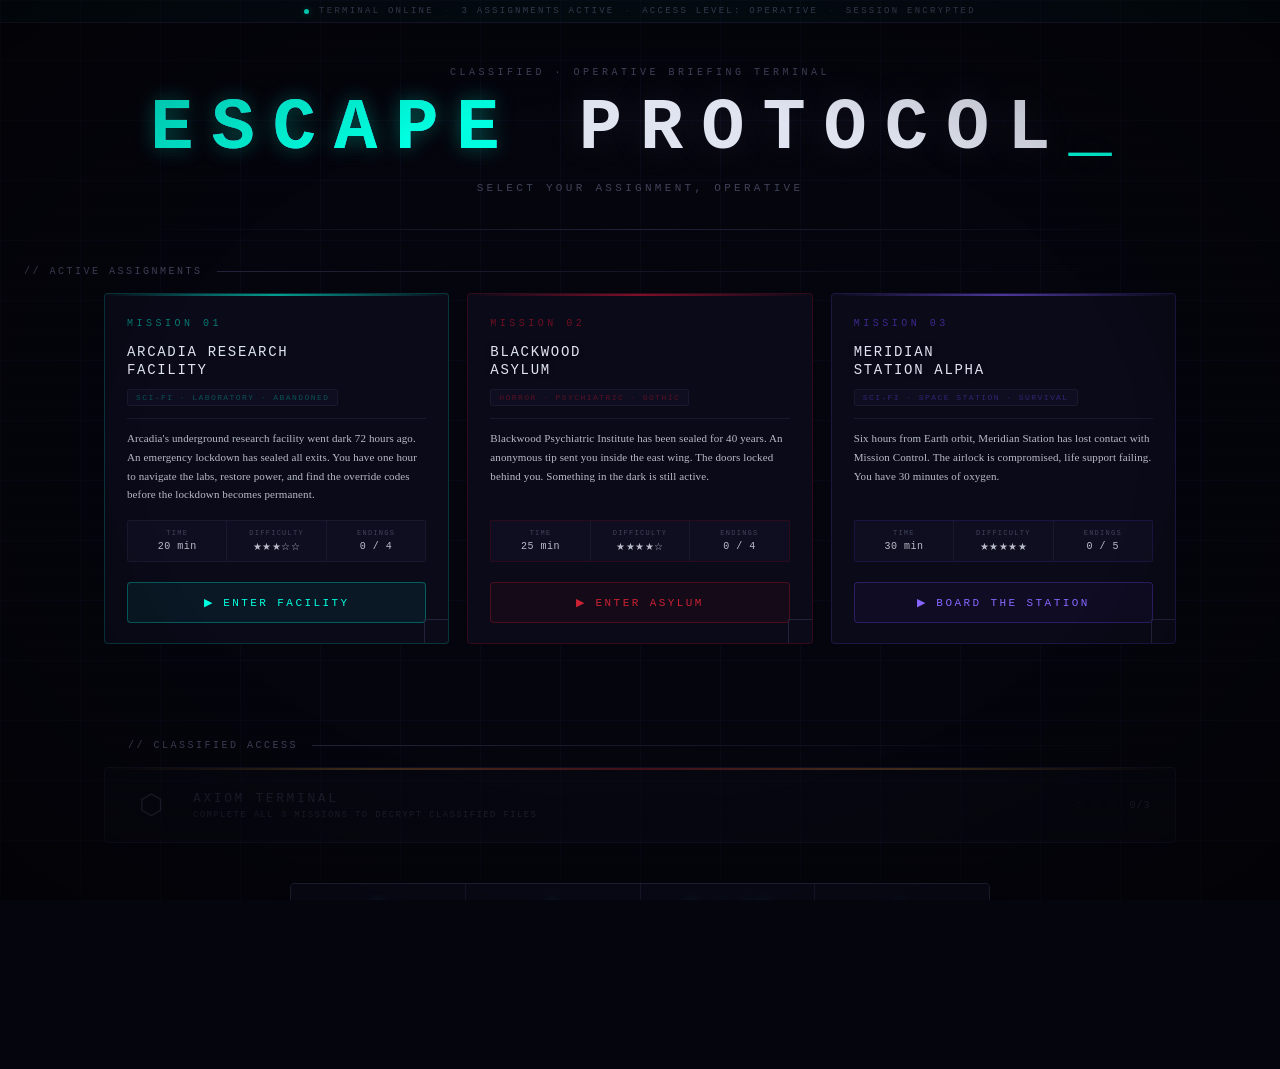
==== index.html @ 0e43c6e8 "commited cuz limit ran out" ====
<!DOCTYPE html>
<html lang="en">
<head>
  <meta charset="UTF-8" />
  <meta name="viewport" content="width=device-width, initial-scale=1.0" />
  <meta http-equiv="Cache-Control" content="no-cache, no-store, must-revalidate" />
  <meta http-equiv="Pragma" content="no-cache" />
  <meta http-equiv="Expires" content="0" />
  <title>Escape Protocol — Mission Select</title>
  <link rel="stylesheet" href="css/reset.css?v=3" />
  <link rel="stylesheet" href="css/hub.css?v=3" />
</head>
<body>

<div id="hub-wrap">

  <!-- ── Status strip ──────────────────────────────────────────── -->
  <div class="hub-status-strip">
    <span class="hub-status-dot"></span>TERMINAL ONLINE
    <span class="hub-status-sep">·</span>3 ASSIGNMENTS ACTIVE
    <span class="hub-status-sep">·</span>ACCESS LEVEL: OPERATIVE
    <span class="hub-status-sep">·</span>SESSION ENCRYPTED
  </div>

  <!-- ── Header ─────────────────────────────────────────────── -->
  <header id="hub-header">
    <div class="hub-eyebrow">Classified · Operative Briefing Terminal</div>
    <h1 class="hub-logo-title">
      <span class="hub-logo-accent" data-text="ESCAPE">ESCAPE</span> PROTOCOL<span class="hub-cursor">_</span>
    </h1>
    <div class="hub-tagline">Select your assignment, operative</div>
  </header>

  <!-- ── Mission Cards ──────────────────────────────────────── -->
  <div class="hub-section-label">// Active Assignments</div>

  <div id="hub-grid">

    <div class="hub-card available theme-arcadia" onclick="launchMission(this,'arcadia')" role="button" tabindex="0" onkeydown="if(event.key==='Enter')launchMission(this,'arcadia')">
      <div class="hub-card-num">Mission 01</div>
      <div class="hub-card-title">Arcadia Research<br>Facility</div>
      <div class="hub-card-tags">Sci-Fi · Laboratory · Abandoned</div>
      <div class="hub-card-desc">
        Arcadia's underground research facility went dark 72 hours ago.
        An emergency lockdown has sealed all exits. You have one hour to
        navigate the labs, restore power, and find the override codes before
        the lockdown becomes permanent.
      </div>
      <div class="hub-card-meta">
        <div class="hub-card-stat"><span class="meta-label">Time</span><span class="meta-val">20 min</span></div>
        <div class="hub-card-stat"><span class="meta-label">Difficulty</span><span class="meta-val">★★★☆☆</span></div>
        <div class="hub-card-stat"><span class="meta-label">Endings</span><span class="meta-val" id="arcadia-endings">0 / 4</span></div>
      </div>
      <div class="hub-card-play">▶ Enter Facility</div>
    </div>

    <div class="hub-card available theme-blackwood" onclick="launchMission(this,'blackwood')" role="button" tabindex="0" onkeydown="if(event.key==='Enter')launchMission(this,'blackwood')">
      <div class="hub-card-num">Mission 02</div>
      <div class="hub-card-title">Blackwood<br>Asylum</div>
      <div class="hub-card-tags">Horror · Psychiatric · Gothic</div>
      <div class="hub-card-desc">
        Blackwood Psychiatric Institute has been sealed for 40 years.
        An anonymous tip sent you inside the east wing. The doors locked
        behind you. Something in the dark is still active.
      </div>
      <div class="hub-card-meta">
        <div class="hub-card-stat"><span class="meta-label">Time</span><span class="meta-val">25 min</span></div>
        <div class="hub-card-stat"><span class="meta-label">Difficulty</span><span class="meta-val">★★★★☆</span></div>
        <div class="hub-card-stat"><span class="meta-label">Endings</span><span class="meta-val" id="blackwood-endings">0 / 4</span></div>
      </div>
      <div class="hub-card-play">▶ Enter Asylum</div>
    </div>

    <div class="hub-card available theme-meridian" onclick="launchMission(this,'meridian')" role="button" tabindex="0" onkeydown="if(event.key==='Enter')launchMission(this,'meridian')">
      <div class="hub-card-num">Mission 03</div>
      <div class="hub-card-title">Meridian<br>Station Alpha</div>
      <div class="hub-card-tags">Sci-Fi · Space Station · Survival</div>
      <div class="hub-card-desc">
        Six hours from Earth orbit, Meridian Station has lost contact with
        Mission Control. The airlock is compromised, life support failing.
        You have 30 minutes of oxygen.
      </div>
      <div class="hub-card-meta">
        <div class="hub-card-stat"><span class="meta-label">Time</span><span class="meta-val">30 min</span></div>
        <div class="hub-card-stat"><span class="meta-label">Difficulty</span><span class="meta-val">★★★★★</span></div>
        <div class="hub-card-stat"><span class="meta-label">Endings</span><span class="meta-val" id="meridian-endings">0 / 5</span></div>
      </div>
      <div class="hub-card-play">▶ Board the Station</div>
    </div>

  </div><!-- #hub-grid -->

  <!-- ── AXIOM Terminal ──────────────────────────────────────── -->
  <div id="axiom-section" style="display:none;">
    <div class="hub-section-label">// Classified Access</div>
    <div class="axiom-card locked" id="axiom-card" role="button" tabindex="0">
      <div class="axiom-icon">⬡</div>
      <div class="axiom-info">
        <div class="axiom-label">AXIOM Terminal</div>
        <div class="axiom-sublabel">Complete all 3 missions to decrypt classified files</div>
      </div>
      <div class="axiom-progress" id="axiom-progress"></div>
    </div>
  </div>

  <!-- ── Timed Challenges ────────────────────────────────────── -->
  <div id="challenge-section" style="display:none;">
    <div class="hub-section-label">// Speed Challenges</div>
    <div class="challenge-grid" id="challenge-grid"></div>
  </div>

  <!-- ── Stat Bar ────────────────────────────────────────────── -->
  <div id="hub-stats">
    <div class="hub-stat">
      <span class="hub-stat-val" id="hstat-escaped">0</span>
      <span class="hub-stat-lbl">Successful Escapes</span>
    </div>
    <div class="hub-stat">
      <span class="hub-stat-val" id="hstat-attempts">0</span>
      <span class="hub-stat-lbl">Missions Attempted</span>
    </div>
    <div class="hub-stat">
      <span class="hub-stat-val" id="hstat-ach">0</span>
      <span class="hub-stat-lbl">Achievements</span>
    </div>
    <div class="hub-stat hub-stat-btn" onclick="location.href='achievements.html'" role="button" tabindex="0" onkeydown="if(event.key==='Enter')location.href='achievements.html'">
      <span class="hub-stat-val">⬡</span>
      <span class="hub-stat-lbl">View Achievements</span>
    </div>
  </div>

  <!-- ── Footer ─────────────────────────────────────────────── -->
  <footer id="hub-footer">
    <div class="hub-footer-text">Escape Protocol · Operative Briefing System</div>
    <div class="hub-footer-sub">All scenarios are classified. Unauthorized access is logged and reported.</div>
  </footer>

</div><!-- #hub-wrap -->

<script>
  (function () {
    const seen = JSON.parse(localStorage.getItem('ep-endings-seen') || '[]');
    const achRaw = localStorage.getItem('escape-protocol-achievements');
    const ach  = achRaw ? (JSON.parse(achRaw).unlocked || []) : [];

    document.getElementById('hstat-escaped').textContent  = seen.filter(e => e === 'escaped' || e === 'secret-escape').length;
    document.getElementById('hstat-attempts').textContent = seen.length;
    document.getElementById('hstat-ach').textContent      = ach.length + ' / 18';

    const found = ['escaped','secret-escape','alarm-caught','time-out'].filter(e => seen.includes(e)).length;
    document.getElementById('arcadia-endings').textContent = found + ' / 4';

    const bwSeen = JSON.parse(localStorage.getItem('ep-blackwood-endings-seen') || '[]');
    const bwFound = ['escaped','secret-escape','alarm-caught','time-out'].filter(e => bwSeen.includes(e)).length;
    document.getElementById('blackwood-endings').textContent = bwFound + ' / 4';

    const msSeen = JSON.parse(localStorage.getItem('ep-meridian-endings-seen') || '[]');
    const msFound = ['escaped','secret-escape','self-sacrifice','alarm-caught','time-out'].filter(e => msSeen.includes(e)).length;
    document.getElementById('meridian-endings').textContent = msFound + ' / 5';

    // ── AXIOM Terminal unlock ────────────────────────────────
    var arcadiaDone = seen.length > 0;
    var bwDone      = bwSeen.length > 0;
    var msDone      = msSeen.length > 0;
    var missionsDone = [arcadiaDone, bwDone, msDone].filter(Boolean).length;

    var axiomSection = document.getElementById('axiom-section');
    var axiomCard    = document.getElementById('axiom-card');
    var axiomProg    = document.getElementById('axiom-progress');
    axiomSection.style.display = '';

    var dots = ['Arcadia','Blackwood','Meridian'].map(function(name, i) {
      var done = [arcadiaDone, bwDone, msDone][i];
      return '<span class="' + (done ? 'done' : 'undone') + '">' + (done ? '◆' : '◇') + '</span>';
    }).join(' ');
    axiomProg.innerHTML = dots + ' <span style="margin-left:6px;">' + missionsDone + '/3</span>';

    if (missionsDone === 3) {
      axiomCard.classList.remove('locked');
      axiomCard.onclick = function() { location.href = 'axiom.html'; };
      axiomCard.onkeydown = function(e) { if (e.key === 'Enter') location.href = 'axiom.html'; };
    }

    // ── Timed Challenges ─────────────────────────────────────
    var challenges = [
      { id: 'speed-arcadia-5',   mission: 'arcadia',  missionLabel: 'Arcadia',  name: 'Speed Demon',       desc: 'Escape Arcadia in under 5 minutes.',     target: '5:00',  seconds: 300, requires: arcadiaDone },
      { id: 'speed-arcadia-3',   mission: 'arcadia',  missionLabel: 'Arcadia',  name: 'Lightning Run',     desc: 'Escape Arcadia in under 3 minutes.',     target: '3:00',  seconds: 180, requires: arcadiaDone },
      { id: 'speed-blackwood-8', mission: 'blackwood', missionLabel: 'Blackwood', name: 'Quick Getaway',    desc: 'Escape Blackwood in under 8 minutes.',   target: '8:00',  seconds: 480, requires: bwDone },
      { id: 'speed-blackwood-5', mission: 'blackwood', missionLabel: 'Blackwood', name: 'Asylum Sprinter',  desc: 'Escape Blackwood in under 5 minutes.',   target: '5:00',  seconds: 300, requires: bwDone },
      { id: 'speed-meridian-10', mission: 'meridian',  missionLabel: 'Meridian',  name: 'Orbital Rush',     desc: 'Escape Meridian in under 10 minutes.',   target: '10:00', seconds: 600, requires: msDone },
      { id: 'speed-meridian-6',  mission: 'meridian',  missionLabel: 'Meridian',  name: 'Zero-G Sprint',    desc: 'Escape Meridian in under 6 minutes.',    target: '6:00',  seconds: 360, requires: msDone },
    ];

    var bestTimes = JSON.parse(localStorage.getItem('ep-challenge-times') || '{}');
    var anyVisible = false;
    var gridEl = document.getElementById('challenge-grid');

    challenges.forEach(function(ch) {
      var best = bestTimes[ch.id];
      var completed = best !== undefined && best <= ch.seconds;
      var locked = !ch.requires;

      if (ch.requires) anyVisible = true;

      var card = document.createElement('div');
      card.className = 'challenge-card' + (locked ? ' locked' : '') + (completed ? ' completed' : '');
      var bestStr = '';
      if (best !== undefined) {
        var m = Math.floor(best / 60);
        var s = best % 60;
        bestStr = '<div class="challenge-best">Best: ' + m + ':' + (s < 10 ? '0' : '') + s + '</div>';
      }

      var statusClass = locked ? 'status-locked' : (completed ? 'status-done' : 'status-open');
      var statusText  = locked ? '🔒 LOCKED' : (completed ? '✓ COMPLETED' : '◎ INCOMPLETE');

      card.innerHTML =
        '<div class="challenge-mission">' + ch.missionLabel + '</div>' +
        '<div class="challenge-name">' + ch.name + '</div>' +
        '<div class="challenge-desc">' + ch.desc + '</div>' +
        '<div class="challenge-target">⏱ Target: ' + ch.target + '</div>' +
        bestStr +
        '<div class="challenge-status ' + statusClass + '">' + statusText + '</div>';

      if (!locked) {
        card.setAttribute('role', 'button');
        card.setAttribute('tabindex', '0');
        card.onclick = function() { launchMission(card, ch.mission); };
        card.onkeydown = function(e) { if (e.key === 'Enter') launchMission(card, ch.mission); };
      }

      gridEl.appendChild(card);
    });

    if (anyVisible) {
      document.getElementById('challenge-section').style.display = '';
    }

  })();
</script>

<div id="loading-overlay">
  <div id="loading-text"></div>
</div>

<script>
  var missionLaunching = false;

  var missionLines = {
    arcadia: [
      'ESTABLISHING CONNECTION...',
      'ACCESSING ARCADIA RESEARCH NETWORK...',
      'DECRYPTING SECURITY PROTOCOLS...',
      'CONNECTION ESTABLISHED.',
      'ENTERING FACILITY.'
    ],
    blackwood: [
      'ESTABLISHING CONNECTION...',
      'ACCESSING BLACKWOOD INSTITUTE ARCHIVES...',
      'DECRYPTING SEALED RECORDS...',
      'CONNECTION ESTABLISHED.',
      'ENTERING ASYLUM.'
    ],
    meridian: [
      'ESTABLISHING CONNECTION...',
      'ACCESSING MERIDIAN STATION TELEMETRY...',
      'DECRYPTING EMERGENCY CHANNELS...',
      'CONNECTION ESTABLISHED.',
      'BOARDING STATION.'
    ]
  };

  function typewriterLine(container, text, charDelay) {
    return new Promise(function (resolve) {
      var lineEl = document.createElement('div');
      lineEl.className = 'loading-line visible';
      container.appendChild(lineEl);

      var cursor = document.createElement('span');
      cursor.className = 'loading-cursor';
      cursor.textContent = '_';

      var i = 0;
      function tick() {
        if (i < text.length) {
          lineEl.textContent = text.slice(0, i + 1);
          lineEl.appendChild(cursor);
          i++;
          setTimeout(tick, charDelay);
        } else {
          lineEl.textContent = text;
          lineEl.appendChild(cursor);
          resolve(cursor);
        }
      }
      tick();
    });
  }

  function launchMission(cardEl, mission) {
    if (missionLaunching) return;
    missionLaunching = true;

    var lines = missionLines[mission];
    var url = mission + '.html';
    if (!lines) { location.href = url; return; }

    // Select card with glow
    cardEl.classList.add('selected');

    var overlay = document.getElementById('loading-overlay');
    var textBox = document.getElementById('loading-text');
    textBox.innerHTML = '';

    // Show overlay
    overlay.classList.add('active');
    // Force reflow then fade in
    overlay.offsetHeight;
    overlay.classList.add('visible');

    var lineDelay = 400;
    var charDelay = 30;
    var prevCursor = null;

    function showLine(index) {
      if (index >= lines.length) {
        // All lines done — navigate after 500ms
        setTimeout(function () { location.href = url; }, 500);
        return;
      }

      setTimeout(function () {
        // Remove cursor from previous line
        if (prevCursor && prevCursor.parentNode) {
          prevCursor.parentNode.removeChild(prevCursor);
        }
        typewriterLine(textBox, lines[index], charDelay).then(function (cursor) {
          prevCursor = cursor;
          showLine(index + 1);
        });
      }, index === 0 ? 300 : lineDelay);
    }

    showLine(0);
  }
</script>

</body>
</html>
---- css/hub.css ----
/* ── Hub / Mission Select ────────────────────────────────────── */
:root {
  --accent:      #00ffe0;
  --accent-glow: rgba(0,255,224,0.35);
  --accent-dim:  rgba(0,255,224,0.06);
  --danger:      #ff3040;
  --warn:        #ffb040;
  --bg:          #05050d;
  --surface:     #0a0a18;
  --surface2:    #0e0e20;
  --border:      #18182e;
  --border2:     #22223a;
  --text:        #b8bcc8;
  --text-bright: #e0e4f0;
  --text-dim:    #40445a;
  --font-mono:   'Courier New', 'Courier', monospace;
  --radius:      4px;
  --card-w:      340px;
}

*, *::before, *::after { box-sizing: border-box; margin: 0; padding: 0; }

html {
  height: 100%;
}

body {
  min-height: 100%;
  background: var(--bg);
  color: var(--text);
  font-family: var(--font-mono);
  overflow-x: hidden;
  overflow-y: auto;
}

/* ── Background grid ──────────────────────────────────────────── */
body::before {
  content: '';
  position: fixed;
  inset: 0;
  background:
    repeating-linear-gradient(
      rgba(30,30,70,0.18), rgba(30,30,70,0.18) 1px,
      transparent 1px, transparent 60px
    ),
    repeating-linear-gradient(
      90deg,
      rgba(30,30,70,0.18), rgba(30,30,70,0.18) 1px,
      transparent 1px, transparent 80px
    );
  pointer-events: none;
  z-index: 0;
}

/* Scanlines — animated scroll */
body::after {
  content: '';
  position: fixed;
  inset: 0;
  background: repeating-linear-gradient(
    rgba(0,0,0,0.06), rgba(0,0,0,0.06) 1px,
    transparent 1px, transparent 3px
  );
  pointer-events: none;
  z-index: 1;
  animation: scanline-scroll 12s linear infinite;
}

@keyframes scanline-scroll {
  from { transform: translateY(0); }
  to   { transform: translateY(6px); }
}

/* CRT vignette */
#hub-wrap::before {
  content: '';
  position: fixed;
  inset: 0;
  background: radial-gradient(ellipse at center, transparent 55%, rgba(0,0,0,0.45) 100%);
  pointer-events: none;
  z-index: 999;
}

#hub-wrap {
  position: relative;
  z-index: 2;
  min-height: 100vh;
  display: flex;
  flex-direction: column;
  align-items: center;
}

/* ── Status strip ─────────────────────────────────────────────── */
.hub-status-strip {
  width: 100%;
  background: rgba(0,255,224,0.03);
  border-bottom: 1px solid var(--border);
  padding: 6px 24px;
  font-size: 9px;
  letter-spacing: 0.25em;
  color: var(--text-dim);
  text-transform: uppercase;
  display: flex;
  align-items: center;
  gap: 10px;
  justify-content: center;
}

.hub-status-dot {
  width: 5px;
  height: 5px;
  border-radius: 50%;
  background: var(--accent);
  box-shadow: 0 0 6px var(--accent-glow);
  animation: blink 2s ease-in-out infinite;
  flex-shrink: 0;
}

.hub-status-sep {
  color: var(--text-dim);
  opacity: 0.4;
}

/* ── Header ───────────────────────────────────────────────────── */
#hub-header {
  width: 100%;
  text-align: center;
  padding: 44px 24px 36px;
  position: relative;
}

#hub-header::after {
  content: '';
  position: absolute;
  bottom: 0;
  left: 10%;
  right: 10%;
  height: 1px;
  background: linear-gradient(90deg, transparent, var(--border2), transparent);
}

.hub-eyebrow {
  font-size: 10px;
  letter-spacing: 0.35em;
  color: var(--text-dim);
  text-transform: uppercase;
  margin-bottom: 10px;
}

.hub-logo-title {
  font-size: clamp(36px, 6.5vw, 72px);
  letter-spacing: 0.25em;
  color: var(--text-bright);
  text-transform: uppercase;
  text-shadow: 0 0 40px rgba(180,200,255,0.12);
  margin-bottom: 12px;
}

.hub-logo-accent {
  display: inline-block;
  color: var(--accent);
  text-shadow: 0 0 20px var(--accent-glow);
  position: relative;
}

/* RGB channel-split glitch */
.hub-logo-accent::before,
.hub-logo-accent::after {
  content: attr(data-text);
  position: absolute;
  top: 0;
  left: 0;
  right: 0;
  overflow: hidden;
  pointer-events: none;
}

.hub-logo-accent::before {
  color: #ff0040;
  text-shadow: none;
  z-index: -1;
  animation: glitch-red 2.8s infinite linear;
}

.hub-logo-accent::after {
  color: #00ccff;
  text-shadow: none;
  z-index: -1;
  animation: glitch-cyan 2.3s infinite linear;
}

.hub-tagline {
  font-size: 11px;
  letter-spacing: 0.3em;
  color: var(--text-dim);
  text-transform: uppercase;
}

/* ── Stats bar ────────────────────────────────────────────────── */
#hub-stats {
  display: flex;
  gap: 0;
  border: 1px solid var(--border2);
  border-radius: var(--radius);
  margin: 0 0 40px;
  overflow: hidden;
  max-width: 700px;
  width: calc(100% - 48px);
  box-shadow: 0 2px 20px rgba(0,0,0,0.3);
}

.hub-stat {
  flex: 1;
  display: flex;
  flex-direction: column;
  align-items: center;
  padding: 14px 10px;
  gap: 5px;
  border-right: 1px solid var(--border);
  background: var(--surface);
}

.hub-stat:last-child { border-right: none; }

.hub-stat-btn {
  cursor: pointer;
  transition: background 0.15s;
}
.hub-stat-btn:hover { background: var(--surface2); }
.hub-stat-btn:hover .hub-stat-lbl { color: var(--accent); }

.hub-stat-val {
  font-size: 22px;
  color: var(--accent);
  text-shadow: 0 0 10px var(--accent-glow);
  letter-spacing: 0.05em;
}

.hub-stat-lbl {
  font-size: 9px;
  letter-spacing: 0.18em;
  color: var(--text-dim);
  text-transform: uppercase;
  transition: color 0.15s;
}

/* ── Achievements panel ───────────────────────────────────────── */
#hub-ach-panel {
  display: none;
  width: 100%;
  max-width: 1120px;
  padding: 0 24px;
  margin-bottom: 40px;
}
#hub-ach-panel.open { display: block; }

#hub-achievements {
  display: grid;
  grid-template-columns: repeat(3, 1fr);
  gap: 10px;
}

@media (max-width: 700px) {
  #hub-achievements { grid-template-columns: repeat(2, 1fr); }
}
@media (max-width: 420px) {
  #hub-achievements { grid-template-columns: 1fr; }
}

.hub-ach-card {
  background: var(--surface);
  border: 1px solid var(--border2);
  border-radius: var(--radius);
  padding: 12px 14px;
  display: flex;
  flex-direction: column;
  gap: 4px;
}
.hub-ach-card.unlocked { border-color: rgba(0,255,224,0.15); }
.hub-ach-card.unlocked::before { content: '✦'; font-size: 8px; color: var(--accent); margin-bottom: 2px; }
.hub-ach-card.locked { opacity: 0.35; }

.hub-ach-name {
  font-size: 11px;
  letter-spacing: 0.08em;
  color: var(--text-bright);
  text-transform: uppercase;
}
.hub-ach-card.unlocked .hub-ach-name { color: var(--accent); }

.hub-ach-desc {
  font-size: 10px;
  color: var(--text-dim);
  line-height: 1.5;
  font-family: Georgia, serif;
}
.hub-ach-card.unlocked .hub-ach-desc { color: var(--text); }

/* ── Section label ────────────────────────────────────────────── */
.hub-section-label {
  font-size: 10px;
  letter-spacing: 0.25em;
  color: var(--text-dim);
  text-transform: uppercase;
  margin: 36px 24px 16px;
  align-self: flex-start;
  max-width: 1120px;
  width: calc(100% - 48px);
}

/* ── Cards grid ───────────────────────────────────────────────── */
#hub-grid {
  display: grid;
  grid-template-columns: repeat(3, 1fr);
  gap: 18px;
  max-width: 1120px;
  width: 100%;
  padding: 0 24px;
  margin-bottom: 60px;
}

@media (max-width: 900px) {
  #hub-grid { grid-template-columns: repeat(2, 1fr); }
}

@media (max-width: 580px) {
  #hub-grid { grid-template-columns: 1fr; }
  #hub-stats { flex-direction: column; }
  .hub-stat { border-right: none; border-bottom: 1px solid var(--border); }
  .hub-stat:last-child { border-bottom: none; }
}

/* ── Card base ────────────────────────────────────────────────── */
.hub-card {
  background: var(--surface);
  border: 1px solid var(--border2);
  border-radius: var(--radius);
  padding: 24px 22px 20px;
  display: flex;
  flex-direction: column;
  gap: 10px;
  position: relative;
  overflow: hidden;
  transition: transform 0.2s ease, border-color 0.2s ease, box-shadow 0.2s ease;
}

/* Top accent stripe */
.hub-card::before {
  content: '';
  position: absolute;
  top: 0;
  left: 0;
  right: 0;
  height: 2px;
  background: var(--border2);
  transition: background 0.2s;
}

.hub-card.available {
  cursor: pointer;
  border-color: rgba(0,255,224,0.18);
}

.hub-card.available::before {
  background: linear-gradient(90deg, transparent, var(--accent), transparent);
  opacity: 0.6;
}

.hub-card.available:hover {
  transform: translateY(-4px) scale(1.01);
  border-color: rgba(0,255,224,0.45);
  box-shadow:
    0 12px 40px rgba(0,255,224,0.08),
    0 0 0 1px rgba(0,255,224,0.12),
    inset 0 1px 0 rgba(0,255,224,0.06);
}

.hub-card.available:hover::before {
  opacity: 1;
}

.hub-card.coming-soon {
  opacity: 0.45;
  filter: saturate(0.5);
}

/* Card corner decoration */
.hub-card::after {
  content: '';
  position: absolute;
  bottom: 0;
  right: 0;
  width: 24px;
  height: 24px;
  border-top: 1px solid var(--border2);
  border-left: 1px solid var(--border2);
}

/* ── Card elements ────────────────────────────────────────────── */
.hub-card-num {
  font-size: 10px;
  letter-spacing: 0.35em;
  color: var(--text-dim);
  text-transform: uppercase;
}

.hub-card-badge {
  display: inline-block;
  font-size: 8px;
  letter-spacing: 0.25em;
  padding: 3px 8px;
  border-radius: 2px;
  width: fit-content;
}

.hub-badge-available {
  background: rgba(0,255,224,0.08);
  border: 1px solid rgba(0,255,224,0.3);
  color: var(--accent);
}

.hub-badge-soon {
  background: rgba(255,176,64,0.08);
  border: 1px solid rgba(255,176,64,0.25);
  color: var(--warn);
}

.hub-badge-locked {
  background: rgba(60,60,80,0.4);
  border: 1px solid var(--border2);
  color: var(--text-dim);
}

.hub-card-title {
  font-size: 14px;
  letter-spacing: 0.12em;
  color: var(--text-bright);
  text-transform: uppercase;
  line-height: 1.3;
  margin-top: 4px;
}

.hub-card.available:hover .hub-card-title {
  color: var(--accent);
  text-shadow: 0 0 12px var(--accent-glow);
}

.hub-card-tags {
  font-size: 8px;
  letter-spacing: 0.18em;
  color: var(--text-dim);
  text-transform: uppercase;
  display: inline-block;
  padding: 3px 8px;
  border: 1px solid var(--border);
  border-radius: 2px;
  background: var(--surface2);
  align-self: flex-start;
}

.hub-card-desc {
  font-size: 11px;
  line-height: 1.7;
  color: var(--text);
  font-family: Georgia, serif;
  letter-spacing: 0.01em;
  flex: 1;
  border-top: 1px solid var(--border);
  padding-top: 10px;
  margin-top: 2px;
}

.hub-card-meta {
  display: flex;
  gap: 0;
  border: 1px solid var(--border);
  border-radius: 2px;
  overflow: hidden;
  margin-top: 6px;
}

.hub-card-stat {
  flex: 1;
  display: flex;
  flex-direction: column;
  align-items: center;
  padding: 8px 4px;
  gap: 4px;
  border-right: 1px solid var(--border);
  background: var(--surface2);
}

.hub-card-stat:last-child { border-right: none; }

.meta-label {
  font-size: 7px;
  letter-spacing: 0.18em;
  color: var(--text-dim);
  text-transform: uppercase;
}

.meta-val {
  font-size: 10px;
  letter-spacing: 0.05em;
  color: var(--text);
}

.hub-card-play {
  margin-top: 10px;
  padding: 13px 0;
  border: 1px solid rgba(0,255,224,0.3);
  border-radius: var(--radius);
  text-align: center;
  font-size: 11px;
  letter-spacing: 0.22em;
  color: var(--accent);
  background: var(--accent-dim);
  text-transform: uppercase;
  transition: all 0.18s ease;
}

.hub-card.available:hover .hub-card-play {
  background: rgba(0,255,224,0.12);
  border-color: rgba(0,255,224,0.6);
  box-shadow: 0 0 12px var(--accent-glow);
}

.hub-card-play.locked {
  border-color: var(--border2);
  color: var(--text-dim);
  background: transparent;
}

/* ── Upcoming section ─────────────────────────────────────────── */
#hub-upcoming {
  max-width: 1120px;
  width: 100%;
  padding: 0 24px;
  margin-bottom: 50px;
}

.hub-upcoming-strip {
  background: var(--surface);
  border: 1px solid var(--border);
  border-radius: var(--radius);
  padding: 16px 22px;
  display: flex;
  align-items: center;
  gap: 20px;
  opacity: 0.5;
}

.hub-upcoming-num {
  font-size: 9px;
  letter-spacing: 0.3em;
  color: var(--text-dim);
  flex-shrink: 0;
}

.hub-upcoming-name {
  font-size: 12px;
  letter-spacing: 0.15em;
  color: var(--text);
  text-transform: uppercase;
  flex: 1;
}

.hub-upcoming-tag {
  font-size: 9px;
  letter-spacing: 0.2em;
  color: var(--text-dim);
}

/* ── Achievements grid ────────────────────────────────────────── */
#hub-achievements {
  display: grid;
  grid-template-columns: repeat(3, 1fr);
  gap: 10px;
  max-width: 1120px;
  width: 100%;
  padding: 0 24px;
  margin-bottom: 40px;
}

@media (max-width: 700px) {
  #hub-achievements { grid-template-columns: repeat(2, 1fr); }
}

@media (max-width: 420px) {
  #hub-achievements { grid-template-columns: 1fr; }
}

.hub-ach-card {
  background: var(--surface);
  border: 1px solid var(--border2);
  border-radius: var(--radius);
  padding: 12px 14px;
  display: flex;
  flex-direction: column;
  gap: 4px;
}

.hub-ach-card.unlocked {
  border-color: rgba(0,255,224,0.15);
}

.hub-ach-card.unlocked::before {
  content: '✦';
  font-size: 8px;
  color: var(--accent);
  margin-bottom: 2px;
}

.hub-ach-card.locked {
  opacity: 0.35;
}

.hub-ach-name {
  font-size: 11px;
  letter-spacing: 0.08em;
  color: var(--text-bright);
  text-transform: uppercase;
}

.hub-ach-card.unlocked .hub-ach-name {
  color: var(--accent);
}

.hub-ach-desc {
  font-size: 10px;
  color: var(--text-dim);
  line-height: 1.5;
  font-family: Georgia, serif;
  letter-spacing: 0;
}

.hub-ach-card.unlocked .hub-ach-desc {
  color: var(--text);
}

/* ── Back button ──────────────────────────────────────────────── */
.hub-back-btn {
  display: inline-block;
  font-size: 10px;
  letter-spacing: 0.2em;
  color: var(--text-dim);
  text-decoration: none;
  text-transform: uppercase;
  padding: 10px 16px;
  border: 1px solid var(--border2);
  border-radius: var(--radius);
  transition: color 0.15s, border-color 0.15s;
}
.hub-back-btn:hover {
  color: var(--accent);
  border-color: rgba(0,255,224,0.3);
}

/* ── Footer ───────────────────────────────────────────────────── */
#hub-footer {
  margin-top: auto;
  width: 100%;
  border-top: 1px solid var(--border);
  padding: 24px 24px;
  text-align: center;
  background: linear-gradient(0deg, rgba(0,0,0,0.3), transparent);
}

.hub-footer-text {
  font-size: 10px;
  letter-spacing: 0.2em;
  color: var(--text-dim);
  text-transform: uppercase;
  margin-bottom: 4px;
}

.hub-footer-sub {
  font-size: 9px;
  letter-spacing: 0.1em;
  color: #28283a;
}

/* ── Entrance animation ───────────────────────────────────────── */
@keyframes hub-fade-in {
  from { opacity: 0; transform: translateY(12px); }
  to   { opacity: 1; transform: translateY(0); }
}

#hub-header  { animation: hub-fade-in 0.5s ease both; }
#hub-stats   { animation: hub-fade-in 0.5s ease 0.1s both; }
#hub-grid    { animation: hub-fade-in 0.5s ease 0.2s both; }

/* ── Cursor blink in header ───────────────────────────────────── */
@keyframes blink { 50% { opacity: 0; } }
.hub-cursor { animation: blink 1.1s step-end infinite; color: var(--accent); }

/* ── Section label — extending rule line ─────────────────────── */
.hub-section-label {
  display: flex;
  align-items: center;
  gap: 14px;
}
.hub-section-label::after {
  content: '';
  flex: 1;
  height: 1px;
  background: linear-gradient(90deg, var(--border2), transparent);
}

/* ── Title glitch — RGB channel split (every ~2-3s) ─────────── */
@keyframes glitch-red {
  0%, 60%, 100% { clip-path: inset(0 0 100% 0); transform: none; }
  62%  { clip-path: inset(15% 0 55% 0); transform: translateX(-5px); }
  64%  { clip-path: inset(55% 0 10% 0); transform: translateX(4px); }
  66%  { clip-path: inset(30% 0 35% 0); transform: translateX(-3px); }
  68%  { clip-path: inset(0 0 100% 0); transform: none; }
  82%  { clip-path: inset(0 0 100% 0); transform: none; }
  84%  { clip-path: inset(45% 0 20% 0); transform: translateX(6px); }
  86%  { clip-path: inset(10% 0 70% 0); transform: translateX(-3px); }
  88%  { clip-path: inset(0 0 100% 0); transform: none; }
}

@keyframes glitch-cyan {
  0%, 55%, 100% { clip-path: inset(100% 0 0 0); transform: none; }
  57%  { clip-path: inset(60% 0 10% 0); transform: translateX(5px); }
  59%  { clip-path: inset(20% 0 50% 0); transform: translateX(-4px); }
  61%  { clip-path: inset(0 0 100% 0); transform: none; }
  75%  { clip-path: inset(0 0 100% 0); transform: none; }
  77%  { clip-path: inset(5% 0 65% 0); transform: translateX(-5px); }
  79%  { clip-path: inset(70% 0 5% 0); transform: translateX(4px); }
  81%  { clip-path: inset(40% 0 30% 0); transform: translateX(-2px); }
  83%  { clip-path: inset(100% 0 0 0); transform: none; }
}

/* Subtle random flicker on the whole title */
@keyframes title-flicker {
  0%, 88%, 100% { opacity: 1; }
  89% { opacity: 0.82; }
  90% { opacity: 1; }
  91% { opacity: 0.88; }
  92% { opacity: 1; }
}
.hub-logo-title { animation: title-flicker 2.5s infinite; }

/* ── Mission themes ──────────────────────────────────────────── */

/* Arcadia — cyan (inherits global accent) */
.hub-card.theme-arcadia .hub-card-num  { color: rgba(0,255,224,0.45); }
.hub-card.theme-arcadia .hub-card-tags { color: rgba(0,255,224,0.28); }

/* Arcadia — cyan title glow on idle */
.hub-card.theme-arcadia .hub-card-title { text-shadow: 0 0 18px rgba(0,255,224,0.08); }

/* Blackwood — crimson */
.hub-card.theme-blackwood.available               { border-color: rgba(180,20,40,0.22); }
.hub-card.theme-blackwood.available::before       { background: linear-gradient(90deg, transparent, #cc1133, transparent); }
.hub-card.theme-blackwood.available:hover         {
  border-color: rgba(200,30,55,0.48);
  box-shadow: 0 8px 32px rgba(180,20,40,0.09), 0 0 0 1px rgba(180,20,40,0.14);
}
.hub-card.theme-blackwood.available:hover::before { opacity: 1; }
.hub-card.theme-blackwood .hub-card-num           { color: rgba(180,20,40,0.6); }
.hub-card.theme-blackwood .hub-card-tags          { color: rgba(180,20,40,0.45); }
.hub-card.theme-blackwood .hub-card-title         { text-shadow: 0 0 18px rgba(180,20,40,0.1); }
.hub-card.theme-blackwood .hub-card-meta          { background: rgba(140,10,25,0.04); border-color: rgba(180,20,40,0.18); }
.hub-card.theme-blackwood .hub-card-play          {
  border-color: rgba(180,20,40,0.35);
  color: #cc2233;
  background: rgba(180,20,40,0.06);
}
.hub-card.theme-blackwood.available:hover .hub-card-title {
  color: #cc2233;
  text-shadow: 0 0 14px rgba(180,20,40,0.45);
}
.hub-card.theme-blackwood.available:hover .hub-card-play {
  background: rgba(180,20,40,0.12);
  border-color: rgba(200,30,55,0.65);
  box-shadow: 0 0 14px rgba(180,20,40,0.35);
}

/* Meridian — violet */
.hub-card.theme-meridian.available               { border-color: rgba(100,60,220,0.22); }
.hub-card.theme-meridian.available::before       { background: linear-gradient(90deg, transparent, #7755ee, transparent); }
.hub-card.theme-meridian.available:hover         {
  border-color: rgba(120,80,240,0.48);
  box-shadow: 0 8px 32px rgba(100,60,220,0.09), 0 0 0 1px rgba(100,60,220,0.14);
}
.hub-card.theme-meridian.available:hover::before { opacity: 1; }
.hub-card.theme-meridian .hub-card-num           { color: rgba(100,60,220,0.6); }
.hub-card.theme-meridian .hub-card-tags          { color: rgba(100,60,220,0.45); }
.hub-card.theme-meridian .hub-card-title         { text-shadow: 0 0 18px rgba(100,60,220,0.1); }
.hub-card.theme-meridian .hub-card-meta          { background: rgba(80,40,200,0.04); border-color: rgba(100,60,220,0.18); }
.hub-card.theme-meridian .hub-card-play          {
  border-color: rgba(100,60,220,0.35);
  color: #8866ff;
  background: rgba(100,60,220,0.06);
}
.hub-card.theme-meridian.available:hover .hub-card-title {
  color: #8866ff;
  text-shadow: 0 0 14px rgba(100,60,220,0.45);
}
.hub-card.theme-meridian.available:hover .hub-card-play {
  background: rgba(100,60,220,0.12);
  border-color: rgba(120,80,240,0.65);
  box-shadow: 0 0 14px rgba(100,60,220,0.35);
}

/* ── Loading overlay ─────────────────────────────────────────── */
#loading-overlay {
  position: fixed;
  inset: 0;
  background: #0a0a0f;
  z-index: 9999;
  display: none;
  flex-direction: column;
  justify-content: center;
  align-items: center;
  opacity: 0;
  transition: opacity 0.4s ease;
}

#loading-overlay.active {
  display: flex;
}

#loading-overlay.visible {
  opacity: 1;
}

/* Scanline effect on overlay */
#loading-overlay::before {
  content: '';
  position: absolute;
  inset: 0;
  background: repeating-linear-gradient(
    rgba(0,0,0,0.08), rgba(0,0,0,0.08) 1px,
    transparent 1px, transparent 3px
  );
  pointer-events: none;
  animation: scanline-scroll 12s linear infinite;
}

/* CRT vignette on overlay */
#loading-overlay::after {
  content: '';
  position: absolute;
  inset: 0;
  background: radial-gradient(ellipse at center, transparent 50%, rgba(0,0,0,0.55) 100%);
  pointer-events: none;
}

#loading-text {
  position: relative;
  z-index: 1;
  display: flex;
  flex-direction: column;
  gap: 6px;
  padding: 0 32px;
  max-width: 600px;
  width: 100%;
}

.loading-line {
  font-family: var(--font-mono);
  font-size: 14px;
  letter-spacing: 0.12em;
  color: var(--accent);
  text-shadow: 0 0 12px var(--accent-glow), 0 0 30px rgba(0,255,224,0.15);
  white-space: nowrap;
  overflow: hidden;
  opacity: 0;
  height: 0;
  transition: opacity 0.1s ease;
}

.loading-line.visible {
  opacity: 1;
  height: auto;
  margin-bottom: 4px;
}

.loading-cursor {
  display: inline;
  animation: blink 0.7s step-end infinite;
}

/* Selected card glow */
.hub-card.selected {
  border-color: rgba(0,255,224,0.7) !important;
  box-shadow:
    0 0 30px rgba(0,255,224,0.25),
    0 0 60px rgba(0,255,224,0.1),
    inset 0 0 20px rgba(0,255,224,0.05) !important;
  transform: scale(1.02) !important;
  transition: all 0.3s ease !important;
}

.hub-card.theme-blackwood.selected {
  border-color: rgba(200,30,55,0.7) !important;
  box-shadow:
    0 0 30px rgba(180,20,40,0.3),
    0 0 60px rgba(180,20,40,0.12),
    inset 0 0 20px rgba(180,20,40,0.05) !important;
}

.hub-card.theme-meridian.selected {
  border-color: rgba(120,80,240,0.7) !important;
  box-shadow:
    0 0 30px rgba(100,60,220,0.3),
    0 0 60px rgba(100,60,220,0.12),
    inset 0 0 20px rgba(100,60,220,0.05) !important;
}

/* ── Timed Challenges ────────────────────────────────────────── */
#challenge-section {
  max-width: 1120px;
  width: 100%;
  padding: 0 24px;
  margin-bottom: 40px;
}

.challenge-grid {
  display: grid;
  grid-template-columns: repeat(3, 1fr);
  gap: 14px;
}

@media (max-width: 900px) {
  .challenge-grid { grid-template-columns: repeat(2, 1fr); }
}
@media (max-width: 580px) {
  .challenge-grid { grid-template-columns: 1fr; }
}

.challenge-card {
  background: var(--surface);
  border: 1px solid var(--border2);
  border-radius: var(--radius);
  padding: 16px 18px;
  display: flex;
  flex-direction: column;
  gap: 6px;
  position: relative;
  overflow: hidden;
  transition: border-color 0.2s, box-shadow 0.2s;
}

.challenge-card::before {
  content: '';
  position: absolute;
  top: 0; left: 0; right: 0;
  height: 2px;
  background: linear-gradient(90deg, transparent, var(--warn), transparent);
  opacity: 0.5;
}

.challenge-card.locked {
  opacity: 0.35;
  pointer-events: none;
}

.challenge-card.completed {
  border-color: rgba(0,255,224,0.2);
}

.challenge-card.completed::before {
  background: linear-gradient(90deg, transparent, var(--accent), transparent);
}

.challenge-card:not(.locked):hover {
  border-color: rgba(255,176,64,0.4);
  box-shadow: 0 4px 20px rgba(255,176,64,0.08);
  cursor: pointer;
}

.challenge-card.completed:hover {
  border-color: rgba(0,255,224,0.35);
  box-shadow: 0 4px 20px rgba(0,255,224,0.08);
}

.challenge-mission {
  font-size: 8px;
  letter-spacing: 0.3em;
  color: var(--text-dim);
  text-transform: uppercase;
}

.challenge-name {
  font-size: 12px;
  letter-spacing: 0.1em;
  color: var(--text-bright);
  text-transform: uppercase;
}

.challenge-desc {
  font-size: 10px;
  color: var(--text);
  line-height: 1.5;
  font-family: Georgia, serif;
}

.challenge-target {
  display: inline-flex;
  align-items: center;
  gap: 6px;
  font-size: 10px;
  letter-spacing: 0.15em;
  color: var(--warn);
  padding: 5px 10px;
  border: 1px solid rgba(255,176,64,0.2);
  border-radius: 2px;
  background: rgba(255,176,64,0.04);
  margin-top: 4px;
  align-self: flex-start;
}

.challenge-card.completed .challenge-target {
  color: var(--accent);
  border-color: rgba(0,255,224,0.2);
  background: rgba(0,255,224,0.04);
}

.challenge-best {
  font-size: 9px;
  letter-spacing: 0.12em;
  color: var(--text-dim);
  margin-top: 2px;
}

.challenge-status {
  font-size: 9px;
  letter-spacing: 0.2em;
  text-transform: uppercase;
  margin-top: 4px;
}

.challenge-status.status-locked { color: var(--text-dim); }
.challenge-status.status-open   { color: var(--warn); }
.challenge-status.status-done   { color: var(--accent); }

.challenge-card.selected {
  border-color: rgba(255,176,64,0.7) !important;
  box-shadow: 0 0 20px rgba(255,176,64,0.2) !important;
  transform: scale(1.02);
}

/* ── AXIOM Terminal Card ─────────────────────────────────────── */
#axiom-section {
  max-width: 1120px;
  width: 100%;
  padding: 0 24px;
  margin-bottom: 40px;
}

.axiom-card {
  background: var(--surface);
  border: 1px solid var(--border2);
  border-radius: var(--radius);
  padding: 20px 24px;
  display: flex;
  align-items: center;
  gap: 20px;
  position: relative;
  overflow: hidden;
  transition: border-color 0.2s, box-shadow 0.2s;
}

.axiom-card::before {
  content: '';
  position: absolute;
  top: 0; left: 0; right: 0;
  height: 2px;
  background: linear-gradient(90deg, transparent, #ffb040, #ff3040, #ffb040, transparent);
  opacity: 0.6;
}

.axiom-card.locked {
  opacity: 0.4;
}

.axiom-card:not(.locked) {
  cursor: pointer;
  border-color: rgba(255,176,64,0.2);
}

.axiom-card:not(.locked):hover {
  border-color: rgba(255,176,64,0.5);
  box-shadow: 0 6px 30px rgba(255,176,64,0.1), 0 0 0 1px rgba(255,176,64,0.1);
}

.axiom-icon {
  font-size: 28px;
  color: var(--warn);
  text-shadow: 0 0 12px rgba(255,176,64,0.4);
  flex-shrink: 0;
  width: 44px;
  text-align: center;
}

.axiom-card.locked .axiom-icon {
  color: var(--text-dim);
  text-shadow: none;
}

.axiom-info {
  flex: 1;
}

.axiom-label {
  font-size: 13px;
  letter-spacing: 0.2em;
  color: var(--warn);
  text-transform: uppercase;
  margin-bottom: 4px;
}

.axiom-card.locked .axiom-label { color: var(--text-dim); }

.axiom-sublabel {
  font-size: 9px;
  letter-spacing: 0.15em;
  color: var(--text-dim);
  text-transform: uppercase;
}

.axiom-progress {
  font-size: 10px;
  letter-spacing: 0.12em;
  color: var(--text-dim);
  flex-shrink: 0;
}

.axiom-progress .done { color: var(--accent); }
.axiom-progress .undone { color: var(--text-dim); opacity: 0.4; }
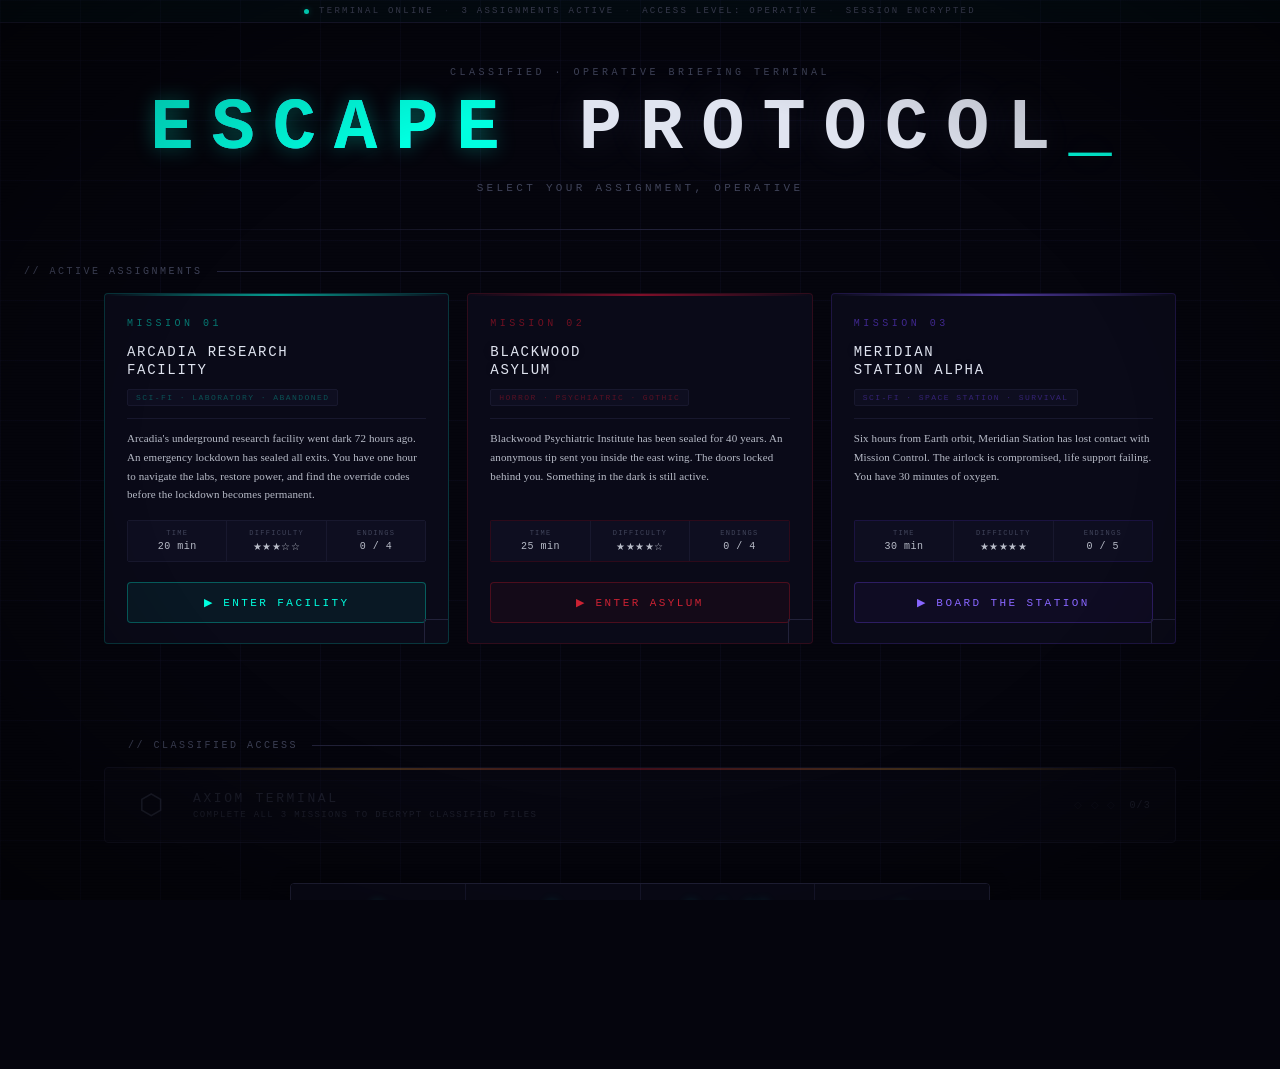
==== commit 409572c0: "Add AXIOM Terminal, overhaul achievements to 42 across all missions - Add axiom.html: classified con" ====
--- a/index.html
+++ b/index.html
@@ -145,7 +145,7 @@
 
     document.getElementById('hstat-escaped').textContent  = seen.filter(e => e === 'escaped' || e === 'secret-escape').length;
     document.getElementById('hstat-attempts').textContent = seen.length;
-    document.getElementById('hstat-ach').textContent      = ach.length + ' / 18';
+    document.getElementById('hstat-ach').textContent      = ach.length + ' / 42';
 
     const found = ['escaped','secret-escape','alarm-caught','time-out'].filter(e => seen.includes(e)).length;
     document.getElementById('arcadia-endings').textContent = found + ' / 4';
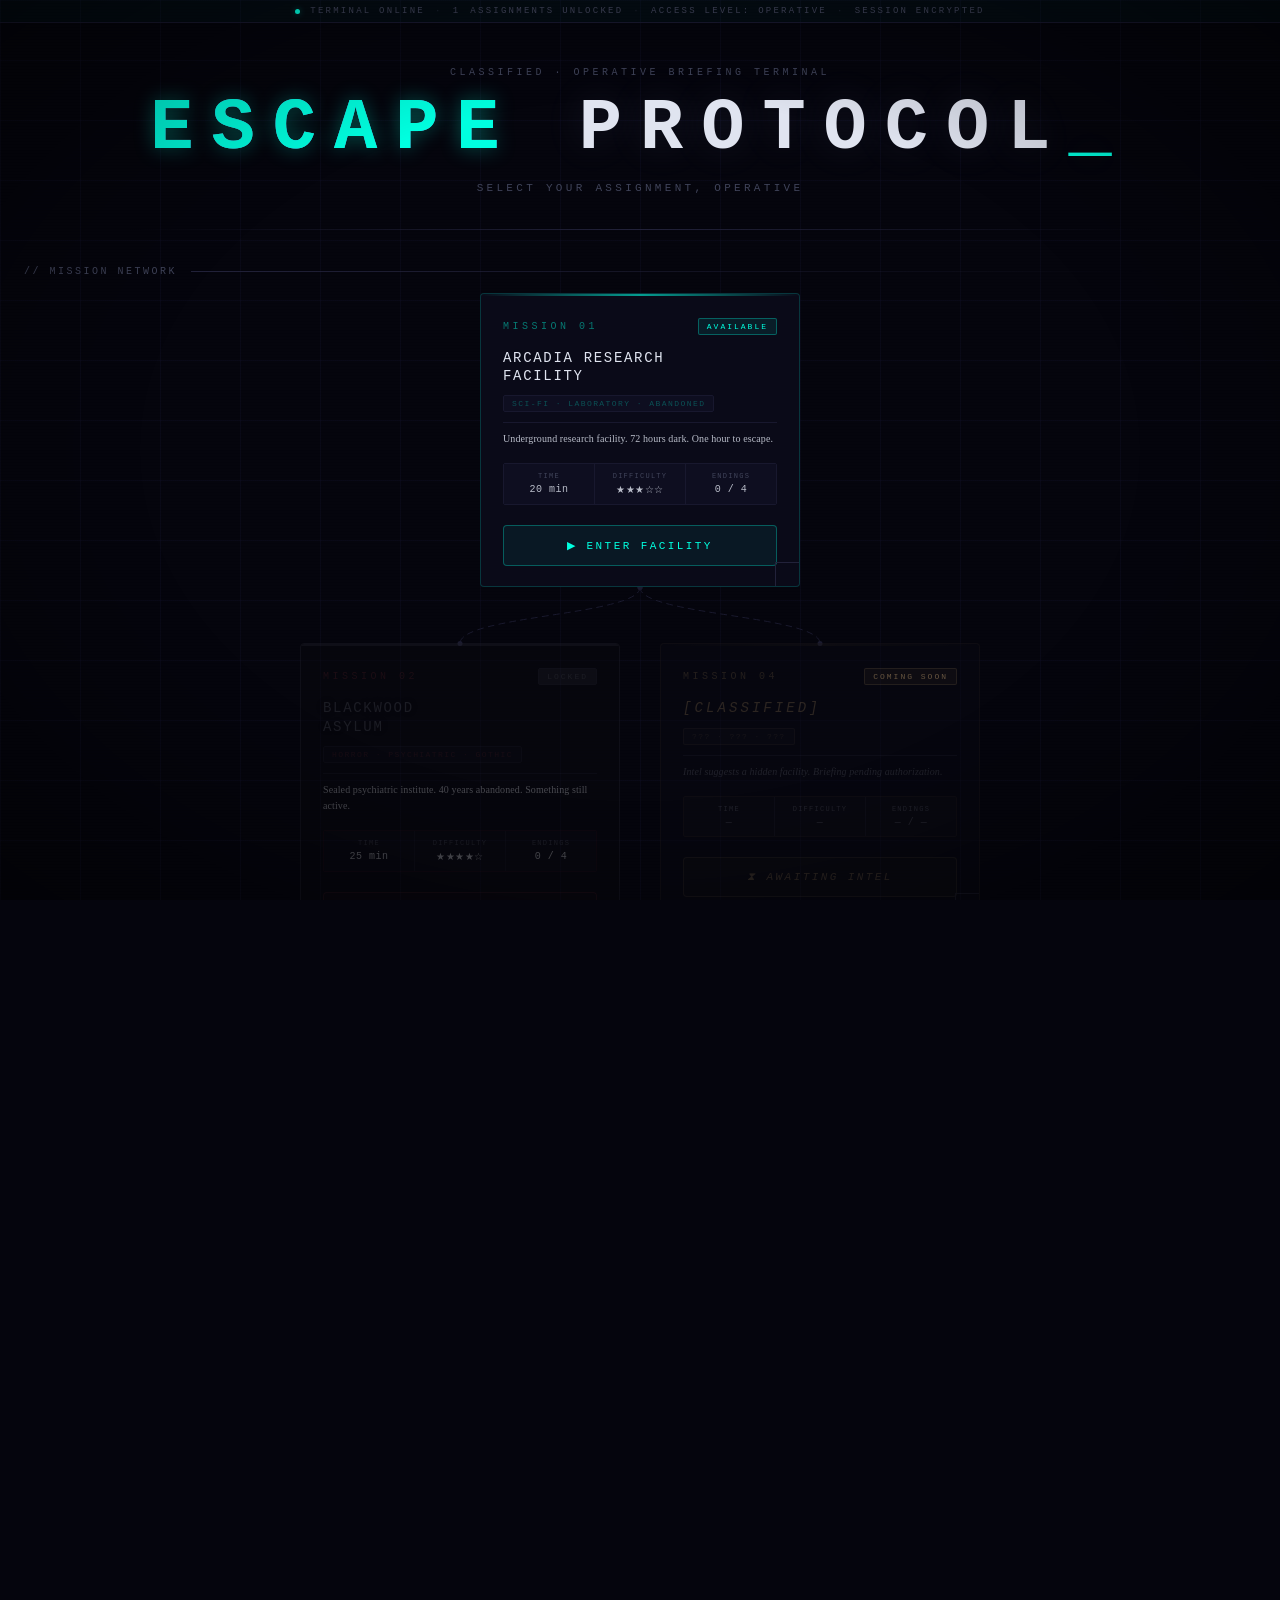
==== commit 6ab0a81f: "Redesign mission hub as branching flowchart with prerequisites Replace flat card grid with a tree-sh" ====
--- a/index.html
+++ b/index.html
@@ -7,8 +7,8 @@
   <meta http-equiv="Pragma" content="no-cache" />
   <meta http-equiv="Expires" content="0" />
   <title>Escape Protocol — Mission Select</title>
-  <link rel="stylesheet" href="css/reset.css?v=3" />
-  <link rel="stylesheet" href="css/hub.css?v=3" />
+  <link rel="stylesheet" href="css/reset.css?v=5" />
+  <link rel="stylesheet" href="css/hub.css?v=5" />
 </head>
 <body>
 
@@ -17,7 +17,7 @@
   <!-- ── Status strip ──────────────────────────────────────────── -->
   <div class="hub-status-strip">
     <span class="hub-status-dot"></span>TERMINAL ONLINE
-    <span class="hub-status-sep">·</span>3 ASSIGNMENTS ACTIVE
+    <span class="hub-status-sep">·</span><span id="strip-assignments">1</span> ASSIGNMENTS UNLOCKED
     <span class="hub-status-sep">·</span>ACCESS LEVEL: OPERATIVE
     <span class="hub-status-sep">·</span>SESSION ENCRYPTED
   </div>
@@ -31,64 +31,112 @@
     <div class="hub-tagline">Select your assignment, operative</div>
   </header>
 
-  <!-- ── Mission Cards ──────────────────────────────────────── -->
-  <div class="hub-section-label">// Active Assignments</div>
-
-  <div id="hub-grid">
-
-    <div class="hub-card available theme-arcadia" onclick="launchMission(this,'arcadia')" role="button" tabindex="0" onkeydown="if(event.key==='Enter')launchMission(this,'arcadia')">
-      <div class="hub-card-num">Mission 01</div>
-      <div class="hub-card-title">Arcadia Research<br>Facility</div>
-      <div class="hub-card-tags">Sci-Fi · Laboratory · Abandoned</div>
-      <div class="hub-card-desc">
-        Arcadia's underground research facility went dark 72 hours ago.
-        An emergency lockdown has sealed all exits. You have one hour to
-        navigate the labs, restore power, and find the override codes before
-        the lockdown becomes permanent.
+  <!-- ── Mission Flowchart ──────────────────────────────────── -->
+  <div class="hub-section-label">// Mission Network</div>
+
+  <div id="flowchart">
+    <svg id="flow-lines"></svg>
+
+    <!-- Row 1: Arcadia — always available -->
+    <div class="flow-row">
+      <div class="flow-node" id="node-arcadia">
+        <div class="hub-card available theme-arcadia" id="card-arcadia"
+             onclick="launchMission(this,'arcadia')" role="button" tabindex="0"
+             onkeydown="if(event.key==='Enter')launchMission(this,'arcadia')">
+          <div class="hub-card-header">
+            <div class="hub-card-num">Mission 01</div>
+            <div class="hub-card-badge hub-badge-available">AVAILABLE</div>
+          </div>
+          <div class="hub-card-title">Arcadia Research<br>Facility</div>
+          <div class="hub-card-tags">Sci-Fi · Laboratory · Abandoned</div>
+          <div class="hub-card-desc">Underground research facility. 72 hours dark. One hour to escape.</div>
+          <div class="hub-card-meta">
+            <div class="hub-card-stat"><span class="meta-label">Time</span><span class="meta-val">20 min</span></div>
+            <div class="hub-card-stat"><span class="meta-label">Difficulty</span><span class="meta-val">★★★☆☆</span></div>
+            <div class="hub-card-stat"><span class="meta-label">Endings</span><span class="meta-val" id="arcadia-endings">0 / 4</span></div>
+          </div>
+          <div class="hub-card-play">▶ Enter Facility</div>
+        </div>
       </div>
-      <div class="hub-card-meta">
-        <div class="hub-card-stat"><span class="meta-label">Time</span><span class="meta-val">20 min</span></div>
-        <div class="hub-card-stat"><span class="meta-label">Difficulty</span><span class="meta-val">★★★☆☆</span></div>
-        <div class="hub-card-stat"><span class="meta-label">Endings</span><span class="meta-val" id="arcadia-endings">0 / 4</span></div>
+    </div>
+
+    <!-- Row 2: Blackwood + Mission 04 (Coming Soon) -->
+    <div class="flow-row">
+      <div class="flow-node" id="node-blackwood">
+        <div class="hub-card theme-blackwood locked-mission" id="card-blackwood">
+          <div class="hub-card-header">
+            <div class="hub-card-num">Mission 02</div>
+            <div class="hub-card-badge hub-badge-locked" id="badge-blackwood">LOCKED</div>
+          </div>
+          <div class="hub-card-title">Blackwood<br>Asylum</div>
+          <div class="hub-card-tags">Horror · Psychiatric · Gothic</div>
+          <div class="hub-card-desc">Sealed psychiatric institute. 40 years abandoned. Something still active.</div>
+          <div class="hub-card-meta">
+            <div class="hub-card-stat"><span class="meta-label">Time</span><span class="meta-val">25 min</span></div>
+            <div class="hub-card-stat"><span class="meta-label">Difficulty</span><span class="meta-val">★★★★☆</span></div>
+            <div class="hub-card-stat"><span class="meta-label">Endings</span><span class="meta-val" id="blackwood-endings">0 / 4</span></div>
+          </div>
+          <div class="hub-card-play locked" id="play-blackwood">🔒 Complete Arcadia to Unlock</div>
+        </div>
       </div>
-      <div class="hub-card-play">▶ Enter Facility</div>
-    </div>
-
-    <div class="hub-card available theme-blackwood" onclick="launchMission(this,'blackwood')" role="button" tabindex="0" onkeydown="if(event.key==='Enter')launchMission(this,'blackwood')">
-      <div class="hub-card-num">Mission 02</div>
-      <div class="hub-card-title">Blackwood<br>Asylum</div>
-      <div class="hub-card-tags">Horror · Psychiatric · Gothic</div>
-      <div class="hub-card-desc">
-        Blackwood Psychiatric Institute has been sealed for 40 years.
-        An anonymous tip sent you inside the east wing. The doors locked
-        behind you. Something in the dark is still active.
+      <div class="flow-node" id="node-mission4">
+        <div class="hub-card theme-classified coming-soon" id="card-mission4">
+          <div class="hub-card-header">
+            <div class="hub-card-num">Mission 04</div>
+            <div class="hub-card-badge hub-badge-soon">COMING SOON</div>
+          </div>
+          <div class="hub-card-title">[CLASSIFIED]</div>
+          <div class="hub-card-tags">??? · ??? · ???</div>
+          <div class="hub-card-desc">Intel suggests a hidden facility. Briefing pending authorization.</div>
+          <div class="hub-card-meta">
+            <div class="hub-card-stat"><span class="meta-label">Time</span><span class="meta-val">—</span></div>
+            <div class="hub-card-stat"><span class="meta-label">Difficulty</span><span class="meta-val">—</span></div>
+            <div class="hub-card-stat"><span class="meta-label">Endings</span><span class="meta-val">— / —</span></div>
+          </div>
+          <div class="hub-card-play locked">⧗ Awaiting Intel</div>
+        </div>
       </div>
-      <div class="hub-card-meta">
-        <div class="hub-card-stat"><span class="meta-label">Time</span><span class="meta-val">25 min</span></div>
-        <div class="hub-card-stat"><span class="meta-label">Difficulty</span><span class="meta-val">★★★★☆</span></div>
-        <div class="hub-card-stat"><span class="meta-label">Endings</span><span class="meta-val" id="blackwood-endings">0 / 4</span></div>
+    </div>
+
+    <!-- Row 3: Meridian + Mission 05 (Coming Soon) -->
+    <div class="flow-row">
+      <div class="flow-node" id="node-meridian">
+        <div class="hub-card theme-meridian locked-mission" id="card-meridian">
+          <div class="hub-card-header">
+            <div class="hub-card-num">Mission 03</div>
+            <div class="hub-card-badge hub-badge-locked" id="badge-meridian">LOCKED</div>
+          </div>
+          <div class="hub-card-title">Meridian<br>Station Alpha</div>
+          <div class="hub-card-tags">Sci-Fi · Space Station · Survival</div>
+          <div class="hub-card-desc">Space station. Lost contact. 30 minutes of oxygen remaining.</div>
+          <div class="hub-card-meta">
+            <div class="hub-card-stat"><span class="meta-label">Time</span><span class="meta-val">30 min</span></div>
+            <div class="hub-card-stat"><span class="meta-label">Difficulty</span><span class="meta-val">★★★★★</span></div>
+            <div class="hub-card-stat"><span class="meta-label">Endings</span><span class="meta-val" id="meridian-endings">0 / 5</span></div>
+          </div>
+          <div class="hub-card-play locked" id="play-meridian">🔒 Complete Blackwood to Unlock</div>
+        </div>
       </div>
-      <div class="hub-card-play">▶ Enter Asylum</div>
-    </div>
-
-    <div class="hub-card available theme-meridian" onclick="launchMission(this,'meridian')" role="button" tabindex="0" onkeydown="if(event.key==='Enter')launchMission(this,'meridian')">
-      <div class="hub-card-num">Mission 03</div>
-      <div class="hub-card-title">Meridian<br>Station Alpha</div>
-      <div class="hub-card-tags">Sci-Fi · Space Station · Survival</div>
-      <div class="hub-card-desc">
-        Six hours from Earth orbit, Meridian Station has lost contact with
-        Mission Control. The airlock is compromised, life support failing.
-        You have 30 minutes of oxygen.
+      <div class="flow-node" id="node-mission5">
+        <div class="hub-card theme-classified coming-soon" id="card-mission5">
+          <div class="hub-card-header">
+            <div class="hub-card-num">Mission 05</div>
+            <div class="hub-card-badge hub-badge-soon">COMING SOON</div>
+          </div>
+          <div class="hub-card-title">[CLASSIFIED]</div>
+          <div class="hub-card-tags">??? · ??? · ???</div>
+          <div class="hub-card-desc">Final operation. All prior intelligence required. Details pending.</div>
+          <div class="hub-card-meta">
+            <div class="hub-card-stat"><span class="meta-label">Time</span><span class="meta-val">—</span></div>
+            <div class="hub-card-stat"><span class="meta-label">Difficulty</span><span class="meta-val">—</span></div>
+            <div class="hub-card-stat"><span class="meta-label">Endings</span><span class="meta-val">— / —</span></div>
+          </div>
+          <div class="hub-card-play locked">⧗ Awaiting Intel</div>
+        </div>
       </div>
-      <div class="hub-card-meta">
-        <div class="hub-card-stat"><span class="meta-label">Time</span><span class="meta-val">30 min</span></div>
-        <div class="hub-card-stat"><span class="meta-label">Difficulty</span><span class="meta-val">★★★★★</span></div>
-        <div class="hub-card-stat"><span class="meta-label">Endings</span><span class="meta-val" id="meridian-endings">0 / 5</span></div>
-      </div>
-      <div class="hub-card-play">▶ Board the Station</div>
-    </div>
-
-  </div><!-- #hub-grid -->
+    </div>
+
+  </div><!-- #flowchart -->
 
   <!-- ── AXIOM Terminal ──────────────────────────────────────── -->
   <div id="axiom-section" style="display:none;">
@@ -137,33 +185,85 @@
 
 </div><!-- #hub-wrap -->
 
+<!-- ── Main logic: prerequisites, stats, flowchart lines ───── -->
 <script>
   (function () {
-    const seen = JSON.parse(localStorage.getItem('ep-endings-seen') || '[]');
-    const achRaw = localStorage.getItem('escape-protocol-achievements');
-    const ach  = achRaw ? (JSON.parse(achRaw).unlocked || []) : [];
-
-    document.getElementById('hstat-escaped').textContent  = seen.filter(e => e === 'escaped' || e === 'secret-escape').length;
-    document.getElementById('hstat-attempts').textContent = seen.length;
-    document.getElementById('hstat-ach').textContent      = ach.length + ' / 42';
-
-    const found = ['escaped','secret-escape','alarm-caught','time-out'].filter(e => seen.includes(e)).length;
-    document.getElementById('arcadia-endings').textContent = found + ' / 4';
-
-    const bwSeen = JSON.parse(localStorage.getItem('ep-blackwood-endings-seen') || '[]');
-    const bwFound = ['escaped','secret-escape','alarm-caught','time-out'].filter(e => bwSeen.includes(e)).length;
-    document.getElementById('blackwood-endings').textContent = bwFound + ' / 4';
-
-    const msSeen = JSON.parse(localStorage.getItem('ep-meridian-endings-seen') || '[]');
-    const msFound = ['escaped','secret-escape','self-sacrifice','alarm-caught','time-out'].filter(e => msSeen.includes(e)).length;
-    document.getElementById('meridian-endings').textContent = msFound + ' / 5';
-
-    // ── AXIOM Terminal unlock ────────────────────────────────
+    /* ── Read completion state ──────────────────────────────── */
+    var seen   = JSON.parse(localStorage.getItem('ep-endings-seen') || '[]');
+    var bwSeen = JSON.parse(localStorage.getItem('ep-blackwood-endings-seen') || '[]');
+    var msSeen = JSON.parse(localStorage.getItem('ep-meridian-endings-seen') || '[]');
+
     var arcadiaDone = seen.length > 0;
     var bwDone      = bwSeen.length > 0;
     var msDone      = msSeen.length > 0;
+
+    /* ── Ending counts ─────────────────────────────────────── */
+    var arcadiaFound = ['escaped','secret-escape','alarm-caught','time-out'].filter(function(e){return seen.includes(e)}).length;
+    document.getElementById('arcadia-endings').textContent = arcadiaFound + ' / 4';
+
+    var bwFound = ['escaped','secret-escape','alarm-caught','time-out'].filter(function(e){return bwSeen.includes(e)}).length;
+    document.getElementById('blackwood-endings').textContent = bwFound + ' / 4';
+
+    var msFound = ['escaped','secret-escape','self-sacrifice','alarm-caught','time-out'].filter(function(e){return msSeen.includes(e)}).length;
+    document.getElementById('meridian-endings').textContent = msFound + ' / 5';
+
+    /* ── Stats bar (all missions) ──────────────────────────── */
+    var achRaw = localStorage.getItem('escape-protocol-achievements');
+    var ach    = achRaw ? (JSON.parse(achRaw).unlocked || []) : [];
+
+    var totalEscapes = 0;
+    if (seen.includes('escaped')   || seen.includes('secret-escape'))   totalEscapes++;
+    if (bwSeen.includes('escaped') || bwSeen.includes('secret-escape')) totalEscapes++;
+    if (msSeen.includes('escaped') || msSeen.includes('secret-escape')) totalEscapes++;
+
+    document.getElementById('hstat-escaped').textContent  = totalEscapes;
+    document.getElementById('hstat-attempts').textContent  = seen.length + bwSeen.length + msSeen.length;
+    document.getElementById('hstat-ach').textContent       = ach.length + ' / 42';
+
+    /* ── Status strip — unlocked count ─────────────────────── */
+    var unlockedCount = 1;
+    if (arcadiaDone) unlockedCount++;
+    if (bwDone)      unlockedCount++;
+    document.getElementById('strip-assignments').textContent = unlockedCount;
+
+    /* ── Prerequisite system ───────────────────────────────── */
+
+    // Blackwood: requires Arcadia
+    if (arcadiaDone) {
+      var cardBW  = document.getElementById('card-blackwood');
+      var badgeBW = document.getElementById('badge-blackwood');
+      var playBW  = document.getElementById('play-blackwood');
+      cardBW.classList.remove('locked-mission');
+      cardBW.classList.add('available');
+      cardBW.onclick    = function(){ launchMission(this, 'blackwood'); };
+      cardBW.onkeydown  = function(e){ if(e.key==='Enter') launchMission(this, 'blackwood'); };
+      cardBW.setAttribute('role', 'button');
+      cardBW.setAttribute('tabindex', '0');
+      badgeBW.className   = 'hub-card-badge hub-badge-available';
+      badgeBW.textContent  = 'AVAILABLE';
+      playBW.className     = 'hub-card-play';
+      playBW.textContent   = '▶ Enter Asylum';
+    }
+
+    // Meridian: requires Blackwood
+    if (bwDone) {
+      var cardMS  = document.getElementById('card-meridian');
+      var badgeMS = document.getElementById('badge-meridian');
+      var playMS  = document.getElementById('play-meridian');
+      cardMS.classList.remove('locked-mission');
+      cardMS.classList.add('available');
+      cardMS.onclick    = function(){ launchMission(this, 'meridian'); };
+      cardMS.onkeydown  = function(e){ if(e.key==='Enter') launchMission(this, 'meridian'); };
+      cardMS.setAttribute('role', 'button');
+      cardMS.setAttribute('tabindex', '0');
+      badgeMS.className   = 'hub-card-badge hub-badge-available';
+      badgeMS.textContent  = 'AVAILABLE';
+      playMS.className     = 'hub-card-play';
+      playMS.textContent   = '▶ Board the Station';
+    }
+
+    /* ── AXIOM Terminal unlock ─────────────────────────────── */
     var missionsDone = [arcadiaDone, bwDone, msDone].filter(Boolean).length;
-
     var axiomSection = document.getElementById('axiom-section');
     var axiomCard    = document.getElementById('axiom-card');
     var axiomProg    = document.getElementById('axiom-progress');
@@ -177,33 +277,33 @@
 
     if (missionsDone === 3) {
       axiomCard.classList.remove('locked');
-      axiomCard.onclick = function() { location.href = 'axiom.html'; };
-      axiomCard.onkeydown = function(e) { if (e.key === 'Enter') location.href = 'axiom.html'; };
+      axiomCard.onclick   = function(){ location.href = 'axiom.html'; };
+      axiomCard.onkeydown = function(e){ if(e.key==='Enter') location.href = 'axiom.html'; };
     }
 
-    // ── Timed Challenges ─────────────────────────────────────
+    /* ── Timed Challenges ──────────────────────────────────── */
     var challenges = [
-      { id: 'speed-arcadia-5',   mission: 'arcadia',  missionLabel: 'Arcadia',  name: 'Speed Demon',       desc: 'Escape Arcadia in under 5 minutes.',     target: '5:00',  seconds: 300, requires: arcadiaDone },
-      { id: 'speed-arcadia-3',   mission: 'arcadia',  missionLabel: 'Arcadia',  name: 'Lightning Run',     desc: 'Escape Arcadia in under 3 minutes.',     target: '3:00',  seconds: 180, requires: arcadiaDone },
-      { id: 'speed-blackwood-8', mission: 'blackwood', missionLabel: 'Blackwood', name: 'Quick Getaway',    desc: 'Escape Blackwood in under 8 minutes.',   target: '8:00',  seconds: 480, requires: bwDone },
-      { id: 'speed-blackwood-5', mission: 'blackwood', missionLabel: 'Blackwood', name: 'Asylum Sprinter',  desc: 'Escape Blackwood in under 5 minutes.',   target: '5:00',  seconds: 300, requires: bwDone },
-      { id: 'speed-meridian-10', mission: 'meridian',  missionLabel: 'Meridian',  name: 'Orbital Rush',     desc: 'Escape Meridian in under 10 minutes.',   target: '10:00', seconds: 600, requires: msDone },
-      { id: 'speed-meridian-6',  mission: 'meridian',  missionLabel: 'Meridian',  name: 'Zero-G Sprint',    desc: 'Escape Meridian in under 6 minutes.',    target: '6:00',  seconds: 360, requires: msDone },
+      { id: 'speed-arcadia-5',   mission: 'arcadia',  missionLabel: 'Arcadia',  name: 'Speed Demon',     desc: 'Escape Arcadia in under 5 minutes.',   target: '5:00',  seconds: 300, requires: arcadiaDone },
+      { id: 'speed-arcadia-3',   mission: 'arcadia',  missionLabel: 'Arcadia',  name: 'Lightning Run',   desc: 'Escape Arcadia in under 3 minutes.',   target: '3:00',  seconds: 180, requires: arcadiaDone },
+      { id: 'speed-blackwood-8', mission: 'blackwood', missionLabel: 'Blackwood', name: 'Quick Getaway',  desc: 'Escape Blackwood in under 8 minutes.', target: '8:00',  seconds: 480, requires: bwDone },
+      { id: 'speed-blackwood-5', mission: 'blackwood', missionLabel: 'Blackwood', name: 'Asylum Sprinter',desc: 'Escape Blackwood in under 5 minutes.', target: '5:00',  seconds: 300, requires: bwDone },
+      { id: 'speed-meridian-10', mission: 'meridian',  missionLabel: 'Meridian',  name: 'Orbital Rush',   desc: 'Escape Meridian in under 10 minutes.', target: '10:00', seconds: 600, requires: msDone },
+      { id: 'speed-meridian-6',  mission: 'meridian',  missionLabel: 'Meridian',  name: 'Zero-G Sprint',  desc: 'Escape Meridian in under 6 minutes.',  target: '6:00',  seconds: 360, requires: msDone },
     ];
 
-    var bestTimes = JSON.parse(localStorage.getItem('ep-challenge-times') || '{}');
+    var bestTimes  = JSON.parse(localStorage.getItem('ep-challenge-times') || '{}');
     var anyVisible = false;
-    var gridEl = document.getElementById('challenge-grid');
+    var gridEl     = document.getElementById('challenge-grid');
 
     challenges.forEach(function(ch) {
-      var best = bestTimes[ch.id];
+      var best      = bestTimes[ch.id];
       var completed = best !== undefined && best <= ch.seconds;
-      var locked = !ch.requires;
-
+      var locked    = !ch.requires;
       if (ch.requires) anyVisible = true;
 
       var card = document.createElement('div');
       card.className = 'challenge-card' + (locked ? ' locked' : '') + (completed ? ' completed' : '');
+
       var bestStr = '';
       if (best !== undefined) {
         var m = Math.floor(best / 60);
@@ -225,20 +325,104 @@
       if (!locked) {
         card.setAttribute('role', 'button');
         card.setAttribute('tabindex', '0');
-        card.onclick = function() { launchMission(card, ch.mission); };
-        card.onkeydown = function(e) { if (e.key === 'Enter') launchMission(card, ch.mission); };
+        card.onclick   = function(){ launchMission(card, ch.mission); };
+        card.onkeydown = function(e){ if(e.key==='Enter') launchMission(card, ch.mission); };
       }
-
       gridEl.appendChild(card);
     });
 
-    if (anyVisible) {
-      document.getElementById('challenge-section').style.display = '';
+    if (anyVisible) document.getElementById('challenge-section').style.display = '';
+
+    /* ── Flowchart SVG lines ───────────────────────────────── */
+    var connections = [
+      { from: 'node-arcadia',  to: 'node-blackwood', active: arcadiaDone, color: '#cc1133' },
+      { from: 'node-arcadia',  to: 'node-mission4',  active: arcadiaDone, color: '#ffb040' },
+      { from: 'node-blackwood',to: 'node-meridian',  active: bwDone,      color: '#7755ee' },
+      { from: 'node-mission4', to: 'node-mission5',  active: false,       color: '#ffb040' }
+    ];
+
+    function drawFlowLines() {
+      var svg       = document.getElementById('flow-lines');
+      var flowchart = document.getElementById('flowchart');
+      var fRect     = flowchart.getBoundingClientRect();
+
+      svg.setAttribute('width',   fRect.width);
+      svg.setAttribute('height',  fRect.height);
+      svg.setAttribute('viewBox', '0 0 ' + fRect.width + ' ' + fRect.height);
+
+      svg.innerHTML =
+        '<defs>' +
+          '<filter id="gl" x="-50%" y="-50%" width="200%" height="200%">' +
+            '<feGaussianBlur stdDeviation="5" result="b"/>' +
+            '<feMerge><feMergeNode in="b"/><feMergeNode in="SourceGraphic"/></feMerge>' +
+          '</filter>' +
+        '</defs>';
+
+      connections.forEach(function(c) {
+        var fromEl = document.getElementById(c.from);
+        var toEl   = document.getElementById(c.to);
+        if (!fromEl || !toEl) return;
+
+        var fr = fromEl.getBoundingClientRect();
+        var tr = toEl.getBoundingClientRect();
+
+        var x1 = fr.left + fr.width / 2 - fRect.left;
+        var y1 = fr.bottom - fRect.top;
+        var x2 = tr.left + tr.width / 2 - fRect.left;
+        var y2 = tr.top - fRect.top;
+        var my = (y1 + y2) / 2;
+
+        var d = 'M' + x1 + ',' + y1 + ' C' + x1 + ',' + my + ' ' + x2 + ',' + my + ' ' + x2 + ',' + y2;
+
+        // Glow layer
+        if (c.active) {
+          var g = document.createElementNS('http://www.w3.org/2000/svg', 'path');
+          g.setAttribute('d', d);
+          g.setAttribute('fill', 'none');
+          g.setAttribute('stroke', c.color);
+          g.setAttribute('stroke-width', '8');
+          g.setAttribute('opacity', '0.2');
+          g.setAttribute('filter', 'url(#gl)');
+          g.classList.add('flow-glow');
+          svg.appendChild(g);
+        }
+
+        // Main line
+        var p = document.createElementNS('http://www.w3.org/2000/svg', 'path');
+        p.setAttribute('d', d);
+        p.setAttribute('fill', 'none');
+        p.setAttribute('stroke', c.active ? c.color : '#1a1a2e');
+        p.setAttribute('stroke-width', c.active ? '2.5' : '1');
+        p.setAttribute('stroke-linecap', 'round');
+        if (!c.active) p.setAttribute('stroke-dasharray', '6,5');
+        if (c.active) p.classList.add('flow-line-active');
+        svg.appendChild(p);
+
+        // Connection dots
+        var pts = [{ x: x1, y: y1 }, { x: x2, y: y2 }];
+        pts.forEach(function(pt) {
+          var dot = document.createElementNS('http://www.w3.org/2000/svg', 'circle');
+          dot.setAttribute('cx', pt.x);
+          dot.setAttribute('cy', pt.y);
+          dot.setAttribute('r',  c.active ? '4' : '2.5');
+          dot.setAttribute('fill', c.active ? c.color : '#1a1a2e');
+          if (c.active) dot.setAttribute('filter', 'url(#gl)');
+          svg.appendChild(dot);
+        });
+      });
     }
+
+    // Draw after layout settles, and on resize
+    setTimeout(drawFlowLines, 80);
+    window.addEventListener('resize', function() {
+      clearTimeout(window._flowTimer);
+      window._flowTimer = setTimeout(drawFlowLines, 60);
+    });
 
   })();
 </script>
 
+<!-- ── Loading overlay ──────────────────────────────────────── -->
 <div id="loading-overlay">
   <div id="loading-text"></div>
 </div>
@@ -302,19 +486,16 @@
     missionLaunching = true;
 
     var lines = missionLines[mission];
-    var url = mission + '.html';
+    var url   = mission + '.html';
     if (!lines) { location.href = url; return; }
 
-    // Select card with glow
     cardEl.classList.add('selected');
 
     var overlay = document.getElementById('loading-overlay');
     var textBox = document.getElementById('loading-text');
     textBox.innerHTML = '';
 
-    // Show overlay
     overlay.classList.add('active');
-    // Force reflow then fade in
     overlay.offsetHeight;
     overlay.classList.add('visible');
 
@@ -324,13 +505,10 @@
 
     function showLine(index) {
       if (index >= lines.length) {
-        // All lines done — navigate after 500ms
         setTimeout(function () { location.href = url; }, 500);
         return;
       }
-
       setTimeout(function () {
-        // Remove cursor from previous line
         if (prevCursor && prevCursor.parentNode) {
           prevCursor.parentNode.removeChild(prevCursor);
         }
@@ -340,7 +518,6 @@
         });
       }, index === 0 ? 300 : lineDelay);
     }
-
     showLine(0);
   }
 </script>
--- a/css/hub.css
+++ b/css/hub.css
@@ -308,7 +308,7 @@
   width: calc(100% - 48px);
 }
 
-/* ── Cards grid ───────────────────────────────────────────────── */
+/* ── Cards grid (legacy, unused — see #flowchart) ────────────── */
 #hub-grid {
   display: grid;
   grid-template-columns: repeat(3, 1fr);
@@ -319,15 +319,164 @@
   margin-bottom: 60px;
 }
 
-@media (max-width: 900px) {
-  #hub-grid { grid-template-columns: repeat(2, 1fr); }
-}
-
 @media (max-width: 580px) {
-  #hub-grid { grid-template-columns: 1fr; }
   #hub-stats { flex-direction: column; }
   .hub-stat { border-right: none; border-bottom: 1px solid var(--border); }
   .hub-stat:last-child { border-bottom: none; }
+}
+
+/* ── Mission Flowchart ───────────────────────────────────────── */
+#flowchart {
+  position: relative;
+  display: flex;
+  flex-direction: column;
+  align-items: center;
+  gap: 56px;
+  max-width: 860px;
+  width: 100%;
+  padding: 0 24px 10px;
+  margin-bottom: 50px;
+}
+
+#flow-lines {
+  position: absolute;
+  top: 0;
+  left: 0;
+  width: 100%;
+  height: 100%;
+  pointer-events: none;
+  z-index: 0;
+}
+
+.flow-row {
+  display: flex;
+  justify-content: center;
+  gap: 40px;
+  width: 100%;
+  position: relative;
+  z-index: 1;
+}
+
+.flow-node {
+  width: 320px;
+  flex-shrink: 0;
+}
+
+/* Compact card adjustments for flowchart */
+#flowchart .hub-card {
+  width: 100%;
+}
+
+#flowchart .hub-card-desc {
+  font-size: 10px;
+  line-height: 1.6;
+  padding-top: 8px;
+  margin-top: 0;
+}
+
+.hub-card-header {
+  display: flex;
+  align-items: center;
+  justify-content: space-between;
+  gap: 8px;
+}
+
+/* ── Locked mission state ────────────────────────────────────── */
+.hub-card.locked-mission {
+  opacity: 0.45;
+  filter: saturate(0.4) brightness(0.85);
+  cursor: default;
+}
+
+.hub-card.locked-mission:hover {
+  transform: none !important;
+  box-shadow: none !important;
+  border-color: var(--border2) !important;
+}
+
+.hub-card.locked-mission .hub-card-title {
+  color: var(--text-dim);
+}
+
+/* ── Coming Soon / Classified theme ──────────────────────────── */
+.hub-card.theme-classified {
+  border-color: rgba(255,176,64,0.08);
+}
+
+.hub-card.theme-classified::before {
+  background: linear-gradient(90deg, transparent, rgba(255,176,64,0.25), transparent);
+  opacity: 0.3;
+}
+
+.hub-card.theme-classified .hub-card-num {
+  color: rgba(255,176,64,0.3);
+}
+
+.hub-card.theme-classified .hub-card-title {
+  color: rgba(255,176,64,0.4);
+  font-style: italic;
+  letter-spacing: 0.22em;
+}
+
+.hub-card.theme-classified .hub-card-tags {
+  color: rgba(255,176,64,0.15);
+  border-color: rgba(255,176,64,0.08);
+}
+
+.hub-card.theme-classified .hub-card-desc {
+  color: var(--text-dim);
+  font-style: italic;
+}
+
+.hub-card.theme-classified .hub-card-meta {
+  border-color: rgba(255,176,64,0.08);
+}
+
+.hub-card.theme-classified .hub-card-stat {
+  background: rgba(255,176,64,0.02);
+}
+
+.hub-card.theme-classified .meta-val {
+  color: var(--text-dim);
+}
+
+.hub-card.theme-classified .hub-card-play {
+  border-color: rgba(255,176,64,0.12);
+  color: rgba(255,176,64,0.35);
+  background: rgba(255,176,64,0.02);
+  font-style: italic;
+}
+
+/* ── SVG line animations ─────────────────────────────────────── */
+.flow-line-active {
+  animation: flow-pulse 3s ease-in-out infinite;
+}
+
+.flow-glow {
+  animation: flow-pulse 3s ease-in-out infinite;
+}
+
+@keyframes flow-pulse {
+  0%, 100% { opacity: 0.5; }
+  50%      { opacity: 1; }
+}
+
+/* ── Flowchart responsive ────────────────────────────────────── */
+@media (max-width: 750px) {
+  .flow-row {
+    flex-direction: column;
+    align-items: center;
+    gap: 40px;
+  }
+
+  .flow-node {
+    width: 100%;
+    max-width: 380px;
+  }
+
+  #flowchart {
+    gap: 40px;
+  }
 }
 
 /* ── Card base ────────────────────────────────────────────────── */
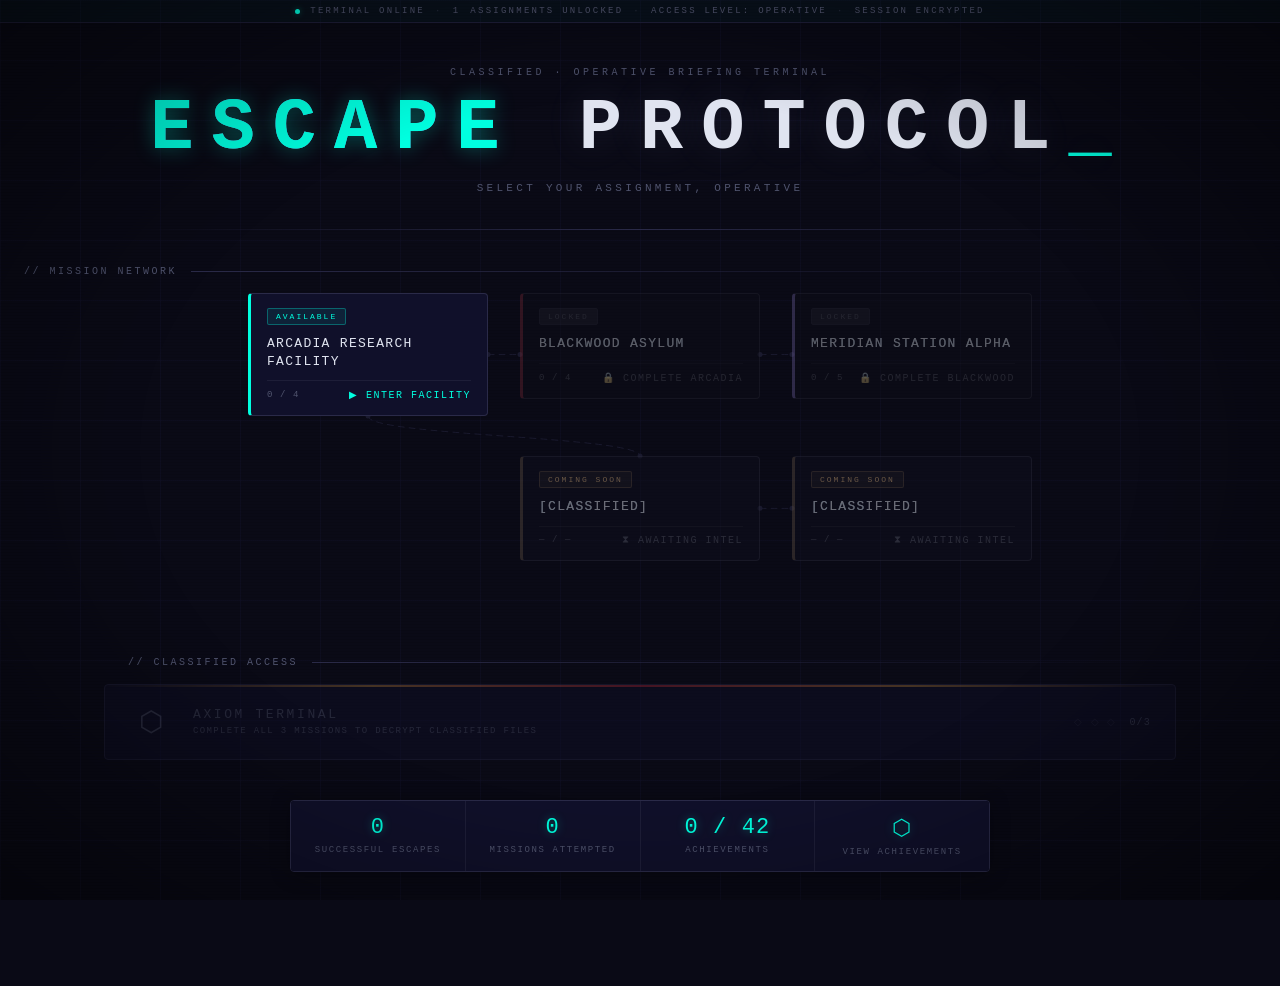
==== commit 83b31121: "Hub visual overhaul: compact tiles, brightness, glitch effects - Bump CSS vars brighter (--bg, --sur" ====
--- a/index.html
+++ b/index.html
@@ -37,101 +37,63 @@
   <div id="flowchart">
     <svg id="flow-lines"></svg>
 
-    <!-- Row 1: Arcadia — always available -->
-    <div class="flow-row">
+    <!-- Main lane: Arcadia → Blackwood → Meridian -->
+    <div class="flow-track flow-track-main">
       <div class="flow-node" id="node-arcadia">
-        <div class="hub-card available theme-arcadia" id="card-arcadia"
+        <div class="hub-tile available theme-arcadia" id="card-arcadia"
              onclick="launchMission(this,'arcadia')" role="button" tabindex="0"
              onkeydown="if(event.key==='Enter')launchMission(this,'arcadia')">
-          <div class="hub-card-header">
-            <div class="hub-card-num">Mission 01</div>
-            <div class="hub-card-badge hub-badge-available">AVAILABLE</div>
+          <div class="tile-badge hub-badge-available">AVAILABLE</div>
+          <div class="tile-title"><span class="tile-glitch" data-text="ARCADIA RESEARCH FACILITY">ARCADIA RESEARCH FACILITY</span></div>
+          <div class="tile-footer">
+            <span class="tile-endings" id="arcadia-endings">0 / 4</span>
+            <span class="tile-play">▶ Enter Facility</span>
           </div>
-          <div class="hub-card-title">Arcadia Research<br>Facility</div>
-          <div class="hub-card-tags">Sci-Fi · Laboratory · Abandoned</div>
-          <div class="hub-card-desc">Underground research facility. 72 hours dark. One hour to escape.</div>
-          <div class="hub-card-meta">
-            <div class="hub-card-stat"><span class="meta-label">Time</span><span class="meta-val">20 min</span></div>
-            <div class="hub-card-stat"><span class="meta-label">Difficulty</span><span class="meta-val">★★★☆☆</span></div>
-            <div class="hub-card-stat"><span class="meta-label">Endings</span><span class="meta-val" id="arcadia-endings">0 / 4</span></div>
+        </div>
+      </div>
+      <div class="flow-node" id="node-blackwood">
+        <div class="hub-tile locked-mission theme-blackwood" id="card-blackwood">
+          <div class="tile-badge hub-badge-locked" id="badge-blackwood">LOCKED</div>
+          <div class="tile-title"><span class="tile-glitch" data-text="BLACKWOOD ASYLUM">BLACKWOOD ASYLUM</span></div>
+          <div class="tile-footer">
+            <span class="tile-endings" id="blackwood-endings">0 / 4</span>
+            <span class="tile-play locked" id="play-blackwood">🔒 Complete Arcadia</span>
           </div>
-          <div class="hub-card-play">▶ Enter Facility</div>
         </div>
       </div>
-    </div>
-
-    <!-- Row 2: Blackwood + Mission 04 (Coming Soon) -->
-    <div class="flow-row">
-      <div class="flow-node" id="node-blackwood">
-        <div class="hub-card theme-blackwood locked-mission" id="card-blackwood">
-          <div class="hub-card-header">
-            <div class="hub-card-num">Mission 02</div>
-            <div class="hub-card-badge hub-badge-locked" id="badge-blackwood">LOCKED</div>
+      <div class="flow-node" id="node-meridian">
+        <div class="hub-tile locked-mission theme-meridian" id="card-meridian">
+          <div class="tile-badge hub-badge-locked" id="badge-meridian">LOCKED</div>
+          <div class="tile-title"><span class="tile-glitch" data-text="MERIDIAN STATION ALPHA">MERIDIAN STATION ALPHA</span></div>
+          <div class="tile-footer">
+            <span class="tile-endings" id="meridian-endings">0 / 5</span>
+            <span class="tile-play locked" id="play-meridian">🔒 Complete Blackwood</span>
           </div>
-          <div class="hub-card-title">Blackwood<br>Asylum</div>
-          <div class="hub-card-tags">Horror · Psychiatric · Gothic</div>
-          <div class="hub-card-desc">Sealed psychiatric institute. 40 years abandoned. Something still active.</div>
-          <div class="hub-card-meta">
-            <div class="hub-card-stat"><span class="meta-label">Time</span><span class="meta-val">25 min</span></div>
-            <div class="hub-card-stat"><span class="meta-label">Difficulty</span><span class="meta-val">★★★★☆</span></div>
-            <div class="hub-card-stat"><span class="meta-label">Endings</span><span class="meta-val" id="blackwood-endings">0 / 4</span></div>
+        </div>
+      </div>
+    </div>
+
+    <!-- Branch lane: Mission 04 → Mission 05 (offset under Blackwood/Meridian) -->
+    <div class="flow-track flow-track-branch">
+      <div class="flow-spacer"></div>
+      <div class="flow-node" id="node-mission4">
+        <div class="hub-tile coming-soon theme-classified" id="card-mission4">
+          <div class="tile-badge hub-badge-soon">COMING SOON</div>
+          <div class="tile-title"><span class="tile-glitch" data-text="[CLASSIFIED]">[CLASSIFIED]</span></div>
+          <div class="tile-footer">
+            <span class="tile-endings">— / —</span>
+            <span class="tile-play locked">⧗ Awaiting Intel</span>
           </div>
-          <div class="hub-card-play locked" id="play-blackwood">🔒 Complete Arcadia to Unlock</div>
         </div>
       </div>
-      <div class="flow-node" id="node-mission4">
-        <div class="hub-card theme-classified coming-soon" id="card-mission4">
-          <div class="hub-card-header">
-            <div class="hub-card-num">Mission 04</div>
-            <div class="hub-card-badge hub-badge-soon">COMING SOON</div>
+      <div class="flow-node" id="node-mission5">
+        <div class="hub-tile coming-soon theme-classified" id="card-mission5">
+          <div class="tile-badge hub-badge-soon">COMING SOON</div>
+          <div class="tile-title"><span class="tile-glitch" data-text="[CLASSIFIED]">[CLASSIFIED]</span></div>
+          <div class="tile-footer">
+            <span class="tile-endings">— / —</span>
+            <span class="tile-play locked">⧗ Awaiting Intel</span>
           </div>
-          <div class="hub-card-title">[CLASSIFIED]</div>
-          <div class="hub-card-tags">??? · ??? · ???</div>
-          <div class="hub-card-desc">Intel suggests a hidden facility. Briefing pending authorization.</div>
-          <div class="hub-card-meta">
-            <div class="hub-card-stat"><span class="meta-label">Time</span><span class="meta-val">—</span></div>
-            <div class="hub-card-stat"><span class="meta-label">Difficulty</span><span class="meta-val">—</span></div>
-            <div class="hub-card-stat"><span class="meta-label">Endings</span><span class="meta-val">— / —</span></div>
-          </div>
-          <div class="hub-card-play locked">⧗ Awaiting Intel</div>
-        </div>
-      </div>
-    </div>
-
-    <!-- Row 3: Meridian + Mission 05 (Coming Soon) -->
-    <div class="flow-row">
-      <div class="flow-node" id="node-meridian">
-        <div class="hub-card theme-meridian locked-mission" id="card-meridian">
-          <div class="hub-card-header">
-            <div class="hub-card-num">Mission 03</div>
-            <div class="hub-card-badge hub-badge-locked" id="badge-meridian">LOCKED</div>
-          </div>
-          <div class="hub-card-title">Meridian<br>Station Alpha</div>
-          <div class="hub-card-tags">Sci-Fi · Space Station · Survival</div>
-          <div class="hub-card-desc">Space station. Lost contact. 30 minutes of oxygen remaining.</div>
-          <div class="hub-card-meta">
-            <div class="hub-card-stat"><span class="meta-label">Time</span><span class="meta-val">30 min</span></div>
-            <div class="hub-card-stat"><span class="meta-label">Difficulty</span><span class="meta-val">★★★★★</span></div>
-            <div class="hub-card-stat"><span class="meta-label">Endings</span><span class="meta-val" id="meridian-endings">0 / 5</span></div>
-          </div>
-          <div class="hub-card-play locked" id="play-meridian">🔒 Complete Blackwood to Unlock</div>
-        </div>
-      </div>
-      <div class="flow-node" id="node-mission5">
-        <div class="hub-card theme-classified coming-soon" id="card-mission5">
-          <div class="hub-card-header">
-            <div class="hub-card-num">Mission 05</div>
-            <div class="hub-card-badge hub-badge-soon">COMING SOON</div>
-          </div>
-          <div class="hub-card-title">[CLASSIFIED]</div>
-          <div class="hub-card-tags">??? · ??? · ???</div>
-          <div class="hub-card-desc">Final operation. All prior intelligence required. Details pending.</div>
-          <div class="hub-card-meta">
-            <div class="hub-card-stat"><span class="meta-label">Time</span><span class="meta-val">—</span></div>
-            <div class="hub-card-stat"><span class="meta-label">Difficulty</span><span class="meta-val">—</span></div>
-            <div class="hub-card-stat"><span class="meta-label">Endings</span><span class="meta-val">— / —</span></div>
-          </div>
-          <div class="hub-card-play locked">⧗ Awaiting Intel</div>
         </div>
       </div>
     </div>
@@ -239,9 +201,9 @@
       cardBW.onkeydown  = function(e){ if(e.key==='Enter') launchMission(this, 'blackwood'); };
       cardBW.setAttribute('role', 'button');
       cardBW.setAttribute('tabindex', '0');
-      badgeBW.className   = 'hub-card-badge hub-badge-available';
+      badgeBW.className   = 'tile-badge hub-badge-available';
       badgeBW.textContent  = 'AVAILABLE';
-      playBW.className     = 'hub-card-play';
+      playBW.className     = 'tile-play';
       playBW.textContent   = '▶ Enter Asylum';
     }
 
@@ -256,9 +218,9 @@
       cardMS.onkeydown  = function(e){ if(e.key==='Enter') launchMission(this, 'meridian'); };
       cardMS.setAttribute('role', 'button');
       cardMS.setAttribute('tabindex', '0');
-      badgeMS.className   = 'hub-card-badge hub-badge-available';
+      badgeMS.className   = 'tile-badge hub-badge-available';
       badgeMS.textContent  = 'AVAILABLE';
-      playMS.className     = 'hub-card-play';
+      playMS.className     = 'tile-play';
       playMS.textContent   = '▶ Board the Station';
     }
 
@@ -335,10 +297,10 @@
 
     /* ── Flowchart SVG lines ───────────────────────────────── */
     var connections = [
-      { from: 'node-arcadia',  to: 'node-blackwood', active: arcadiaDone, color: '#cc1133' },
-      { from: 'node-arcadia',  to: 'node-mission4',  active: arcadiaDone, color: '#ffb040' },
-      { from: 'node-blackwood',to: 'node-meridian',  active: bwDone,      color: '#7755ee' },
-      { from: 'node-mission4', to: 'node-mission5',  active: false,       color: '#ffb040' }
+      { from: 'node-arcadia',  to: 'node-blackwood', active: arcadiaDone, color: '#cc1133', horizontal: true },
+      { from: 'node-blackwood',to: 'node-meridian',  active: bwDone,      color: '#7755ee', horizontal: true },
+      { from: 'node-arcadia',  to: 'node-mission4',  active: false,       color: '#ffb040', horizontal: false },
+      { from: 'node-mission4', to: 'node-mission5',  active: false,       color: '#ffb040', horizontal: true }
     ];
 
     function drawFlowLines() {
@@ -365,14 +327,25 @@
 
         var fr = fromEl.getBoundingClientRect();
         var tr = toEl.getBoundingClientRect();
-
-        var x1 = fr.left + fr.width / 2 - fRect.left;
-        var y1 = fr.bottom - fRect.top;
-        var x2 = tr.left + tr.width / 2 - fRect.left;
-        var y2 = tr.top - fRect.top;
-        var my = (y1 + y2) / 2;
-
-        var d = 'M' + x1 + ',' + y1 + ' C' + x1 + ',' + my + ' ' + x2 + ',' + my + ' ' + x2 + ',' + y2;
+        var x1, y1, x2, y2, d;
+
+        if (c.horizontal) {
+          // Right-center → left-center (same row)
+          x1 = fr.right - fRect.left;
+          y1 = fr.top + fr.height / 2 - fRect.top;
+          x2 = tr.left - fRect.left;
+          y2 = tr.top + tr.height / 2 - fRect.top;
+          var mx = (x1 + x2) / 2;
+          d = 'M' + x1 + ',' + y1 + ' C' + mx + ',' + y1 + ' ' + mx + ',' + y2 + ' ' + x2 + ',' + y2;
+        } else {
+          // Bottom-center → top-center (cross-row)
+          x1 = fr.left + fr.width / 2 - fRect.left;
+          y1 = fr.bottom - fRect.top;
+          x2 = tr.left + tr.width / 2 - fRect.left;
+          y2 = tr.top - fRect.top;
+          var my = (y1 + y2) / 2;
+          d = 'M' + x1 + ',' + y1 + ' C' + x1 + ',' + my + ' ' + x2 + ',' + my + ' ' + x2 + ',' + y2;
+        }
 
         // Glow layer
         if (c.active) {
--- a/css/hub.css
+++ b/css/hub.css
@@ -5,14 +5,14 @@
   --accent-dim:  rgba(0,255,224,0.06);
   --danger:      #ff3040;
   --warn:        #ffb040;
-  --bg:          #05050d;
-  --surface:     #0a0a18;
-  --surface2:    #0e0e20;
-  --border:      #18182e;
-  --border2:     #22223a;
+  --bg:          #0a0a16;
+  --surface:     #10102a;
+  --surface2:    #15152e;
+  --border:      #1e1e38;
+  --border2:     #2a2a48;
   --text:        #b8bcc8;
   --text-bright: #e0e4f0;
-  --text-dim:    #40445a;
+  --text-dim:    #50546e;
   --font-mono:   'Courier New', 'Courier', monospace;
   --radius:      4px;
   --card-w:      340px;
@@ -325,14 +325,14 @@
   .hub-stat:last-child { border-bottom: none; }
 }
 
-/* ── Mission Flowchart ───────────────────────────────────────── */
+/* ── Mission Flowchart — horizontal two-lane layout ─────────── */
 #flowchart {
   position: relative;
   display: flex;
   flex-direction: column;
   align-items: center;
-  gap: 56px;
-  max-width: 860px;
+  gap: 40px;
+  max-width: 1100px;
   width: 100%;
   padding: 0 24px 10px;
   margin-bottom: 50px;
@@ -348,30 +348,178 @@
   z-index: 0;
 }
 
-.flow-row {
-  display: flex;
+.flow-track {
+  display: flex;
+  gap: 32px;
   justify-content: center;
-  gap: 40px;
   width: 100%;
   position: relative;
   z-index: 1;
 }
 
+.flow-spacer {
+  width: 240px;
+  flex-shrink: 0;
+}
+
 .flow-node {
-  width: 320px;
+  width: 240px;
   flex-shrink: 0;
 }
 
-/* Compact card adjustments for flowchart */
-#flowchart .hub-card {
+/* ── Compact tile ─────────────────────────────────────────────── */
+.hub-tile {
   width: 100%;
-}
-
-#flowchart .hub-card-desc {
+  background: var(--surface);
+  border: 1px solid var(--border2);
+  border-left: 3px solid var(--accent);
+  border-radius: var(--radius);
+  padding: 14px 16px;
+  display: flex;
+  flex-direction: column;
+  gap: 10px;
+  position: relative;
+  overflow: hidden;
+  transition: transform 0.18s ease, border-color 0.18s ease, box-shadow 0.18s ease;
+}
+
+.hub-tile.available {
+  cursor: pointer;
+}
+
+.hub-tile.available:hover {
+  transform: translateY(-3px);
+  box-shadow: 0 6px 24px rgba(0,255,224,0.08);
+  border-color: rgba(0,255,224,0.4);
+}
+
+.hub-tile.locked-mission {
+  opacity: 0.45;
+  filter: saturate(0.4) brightness(0.85);
+  cursor: default;
+}
+
+.hub-tile.coming-soon {
+  opacity: 0.45;
+  filter: saturate(0.5);
+}
+
+.hub-tile.theme-arcadia   { border-left-color: #00ffe0; }
+.hub-tile.theme-blackwood { border-left-color: #cc1133; }
+.hub-tile.theme-meridian  { border-left-color: #7755ee; }
+.hub-tile.theme-classified { border-left-color: rgba(255,176,64,0.35); }
+
+/* Glitch-edge flicker on left border pseudo */
+.hub-tile::after {
+  content: '';
+  position: absolute;
+  left: 0;
+  top: 0;
+  bottom: 0;
+  width: 3px;
+  opacity: 0;
+  animation: glitch-edge 5s infinite;
+}
+.hub-tile.theme-arcadia::after    { background: #00ffe0; }
+.hub-tile.theme-blackwood::after  { background: #cc1133; }
+.hub-tile.theme-meridian::after   { background: #7755ee; }
+.hub-tile.theme-classified::after { background: rgba(255,176,64,0.5); }
+
+@keyframes glitch-edge {
+  0%, 88%, 100% { opacity: 0; transform: none; }
+  89% { opacity: 0.9; transform: translateY(-4px) scaleY(0.8); }
+  90% { opacity: 0.7; transform: translateY(3px) scaleY(1.1); }
+  91% { opacity: 0; transform: none; }
+}
+
+.tile-badge {
+  display: inline-block;
+  font-size: 8px;
+  letter-spacing: 0.25em;
+  padding: 3px 8px;
+  border-radius: 2px;
+  width: fit-content;
+}
+
+.tile-title {
+  font-size: 13px;
+  letter-spacing: 0.10em;
+  color: var(--text-bright);
+  text-transform: uppercase;
+  line-height: 1.35;
+}
+
+.hub-tile.available:hover .tile-title { color: var(--accent); }
+
+/* Glitch text on tile titles — mirrors .hub-logo-accent */
+.tile-glitch {
+  display: inline-block;
+  position: relative;
+}
+
+.tile-glitch::before,
+.tile-glitch::after {
+  content: attr(data-text);
+  position: absolute;
+  top: 0;
+  left: 0;
+  right: 0;
+  overflow: hidden;
+  pointer-events: none;
+}
+
+.tile-glitch::before {
+  color: #ff0040;
+  z-index: -1;
+  animation: glitch-red 3.5s infinite linear;
+}
+
+.tile-glitch::after {
+  color: #00ccff;
+  z-index: -1;
+  animation: glitch-cyan 2.8s infinite linear;
+}
+
+.tile-footer {
+  display: flex;
+  justify-content: space-between;
+  align-items: center;
+  border-top: 1px solid var(--border);
+  padding-top: 8px;
+}
+
+.tile-endings {
+  font-size: 9px;
+  letter-spacing: 0.12em;
+  color: var(--text-dim);
+  font-family: var(--font-mono);
+}
+
+.tile-play {
   font-size: 10px;
-  line-height: 1.6;
-  padding-top: 8px;
-  margin-top: 0;
+  letter-spacing: 0.15em;
+  color: var(--accent);
+  text-transform: uppercase;
+}
+
+.tile-play.locked { color: var(--text-dim); }
+
+/* Selected tile glow (on mission launch) */
+.hub-tile.selected {
+  border-color: rgba(0,255,224,0.7) !important;
+  box-shadow: 0 0 30px rgba(0,255,224,0.25), inset 0 0 20px rgba(0,255,224,0.05) !important;
+  transform: scale(1.02) !important;
+  transition: all 0.3s ease !important;
+}
+
+.hub-tile.theme-blackwood.selected {
+  border-color: rgba(200,30,55,0.7) !important;
+  box-shadow: 0 0 30px rgba(180,20,40,0.3), inset 0 0 20px rgba(180,20,40,0.05) !important;
+}
+
+.hub-tile.theme-meridian.selected {
+  border-color: rgba(120,80,240,0.7) !important;
+  box-shadow: 0 0 30px rgba(100,60,220,0.3), inset 0 0 20px rgba(100,60,220,0.05) !important;
 }
 
 .hub-card-header {
@@ -462,12 +610,14 @@
 }
 
 /* ── Flowchart responsive ────────────────────────────────────── */
-@media (max-width: 750px) {
-  .flow-row {
+@media (max-width: 900px) {
+  .flow-track {
     flex-direction: column;
     align-items: center;
-    gap: 40px;
+    gap: 24px;
   }
+
+  .flow-spacer { display: none; }
 
   .flow-node {
     width: 100%;
@@ -475,7 +625,7 @@
   }
 
   #flowchart {
-    gap: 40px;
+    gap: 24px;
   }
 }
 
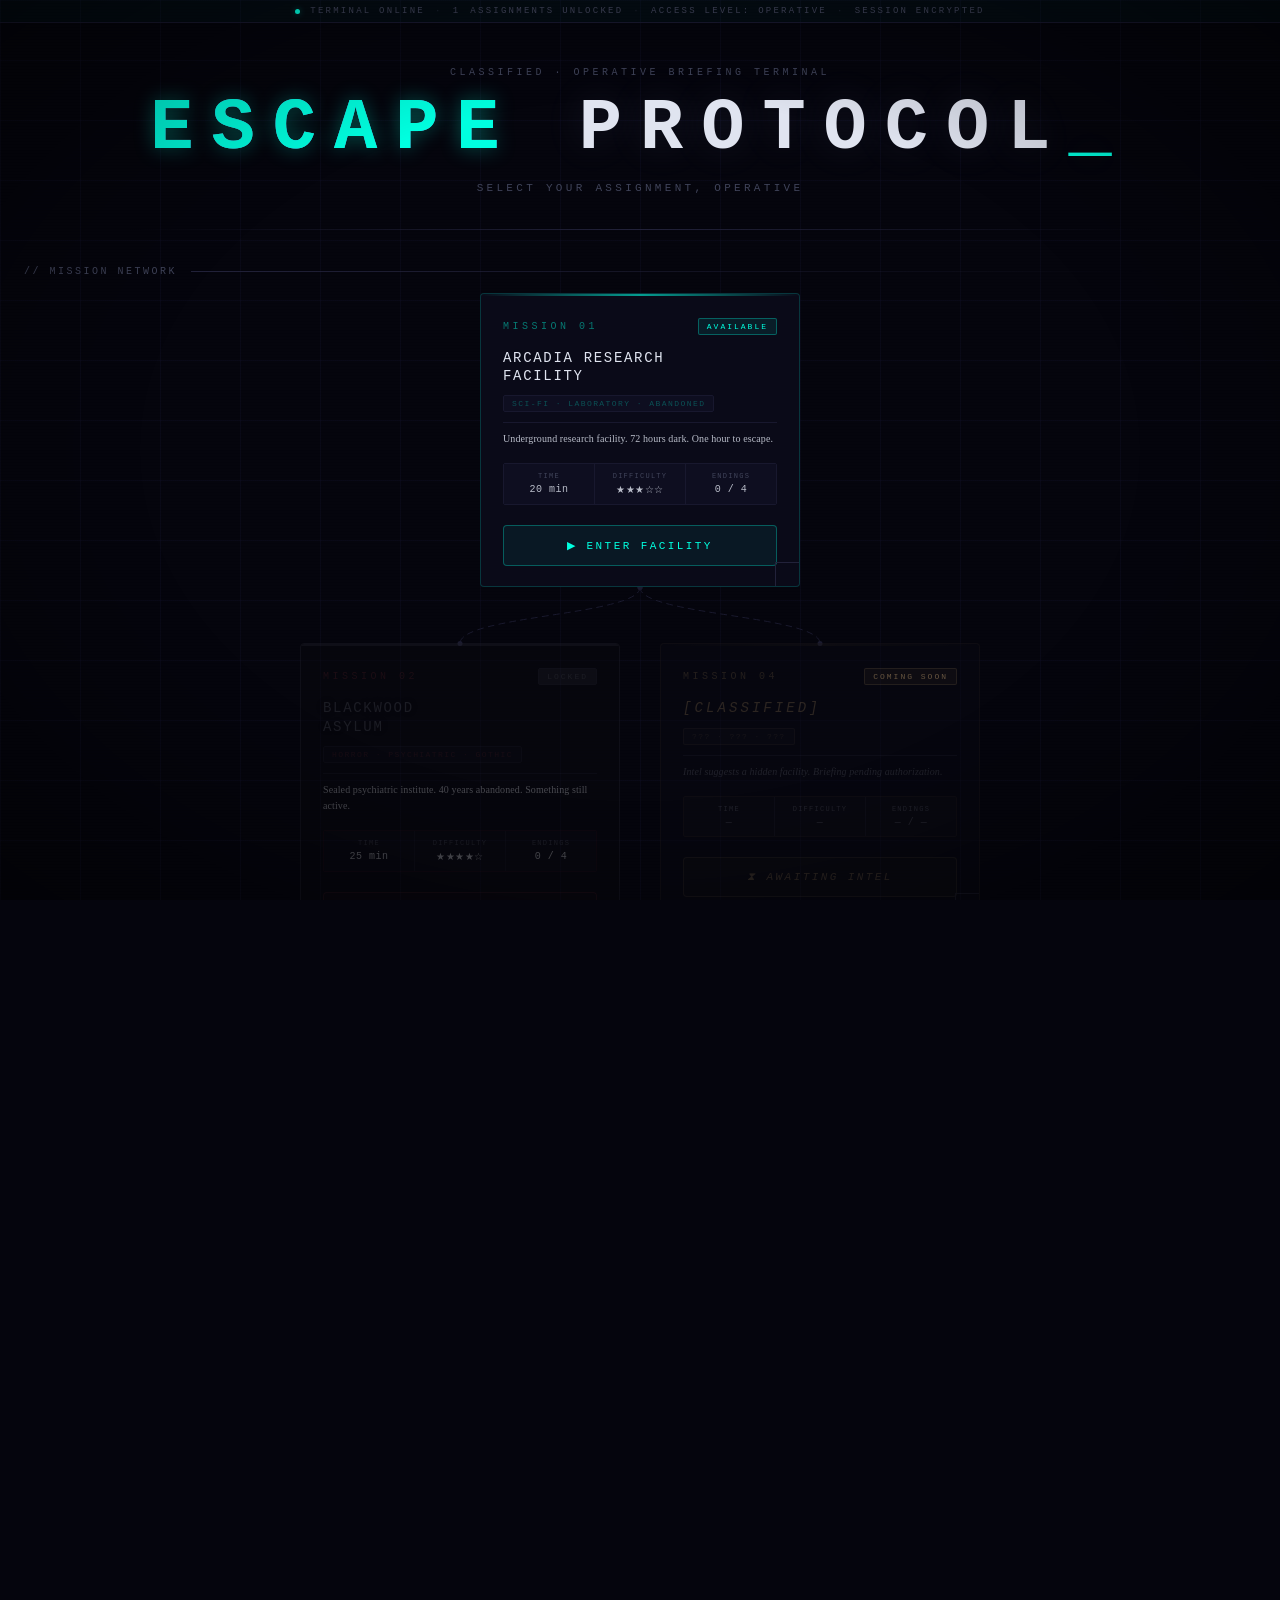
==== commit fa8be1c5: "Revert "Hub visual overhaul: compact tiles, brightness, glitch effects" This reverts commit 83b31121" ====
--- a/index.html
+++ b/index.html
@@ -37,63 +37,101 @@
   <div id="flowchart">
     <svg id="flow-lines"></svg>
 
-    <!-- Main lane: Arcadia → Blackwood → Meridian -->
-    <div class="flow-track flow-track-main">
+    <!-- Row 1: Arcadia — always available -->
+    <div class="flow-row">
       <div class="flow-node" id="node-arcadia">
-        <div class="hub-tile available theme-arcadia" id="card-arcadia"
+        <div class="hub-card available theme-arcadia" id="card-arcadia"
              onclick="launchMission(this,'arcadia')" role="button" tabindex="0"
              onkeydown="if(event.key==='Enter')launchMission(this,'arcadia')">
-          <div class="tile-badge hub-badge-available">AVAILABLE</div>
-          <div class="tile-title"><span class="tile-glitch" data-text="ARCADIA RESEARCH FACILITY">ARCADIA RESEARCH FACILITY</span></div>
-          <div class="tile-footer">
-            <span class="tile-endings" id="arcadia-endings">0 / 4</span>
-            <span class="tile-play">▶ Enter Facility</span>
-          </div>
+          <div class="hub-card-header">
+            <div class="hub-card-num">Mission 01</div>
+            <div class="hub-card-badge hub-badge-available">AVAILABLE</div>
+          </div>
+          <div class="hub-card-title">Arcadia Research<br>Facility</div>
+          <div class="hub-card-tags">Sci-Fi · Laboratory · Abandoned</div>
+          <div class="hub-card-desc">Underground research facility. 72 hours dark. One hour to escape.</div>
+          <div class="hub-card-meta">
+            <div class="hub-card-stat"><span class="meta-label">Time</span><span class="meta-val">20 min</span></div>
+            <div class="hub-card-stat"><span class="meta-label">Difficulty</span><span class="meta-val">★★★☆☆</span></div>
+            <div class="hub-card-stat"><span class="meta-label">Endings</span><span class="meta-val" id="arcadia-endings">0 / 4</span></div>
+          </div>
+          <div class="hub-card-play">▶ Enter Facility</div>
         </div>
       </div>
+    </div>
+
+    <!-- Row 2: Blackwood + Mission 04 (Coming Soon) -->
+    <div class="flow-row">
       <div class="flow-node" id="node-blackwood">
-        <div class="hub-tile locked-mission theme-blackwood" id="card-blackwood">
-          <div class="tile-badge hub-badge-locked" id="badge-blackwood">LOCKED</div>
-          <div class="tile-title"><span class="tile-glitch" data-text="BLACKWOOD ASYLUM">BLACKWOOD ASYLUM</span></div>
-          <div class="tile-footer">
-            <span class="tile-endings" id="blackwood-endings">0 / 4</span>
-            <span class="tile-play locked" id="play-blackwood">🔒 Complete Arcadia</span>
-          </div>
+        <div class="hub-card theme-blackwood locked-mission" id="card-blackwood">
+          <div class="hub-card-header">
+            <div class="hub-card-num">Mission 02</div>
+            <div class="hub-card-badge hub-badge-locked" id="badge-blackwood">LOCKED</div>
+          </div>
+          <div class="hub-card-title">Blackwood<br>Asylum</div>
+          <div class="hub-card-tags">Horror · Psychiatric · Gothic</div>
+          <div class="hub-card-desc">Sealed psychiatric institute. 40 years abandoned. Something still active.</div>
+          <div class="hub-card-meta">
+            <div class="hub-card-stat"><span class="meta-label">Time</span><span class="meta-val">25 min</span></div>
+            <div class="hub-card-stat"><span class="meta-label">Difficulty</span><span class="meta-val">★★★★☆</span></div>
+            <div class="hub-card-stat"><span class="meta-label">Endings</span><span class="meta-val" id="blackwood-endings">0 / 4</span></div>
+          </div>
+          <div class="hub-card-play locked" id="play-blackwood">🔒 Complete Arcadia to Unlock</div>
         </div>
       </div>
-      <div class="flow-node" id="node-meridian">
-        <div class="hub-tile locked-mission theme-meridian" id="card-meridian">
-          <div class="tile-badge hub-badge-locked" id="badge-meridian">LOCKED</div>
-          <div class="tile-title"><span class="tile-glitch" data-text="MERIDIAN STATION ALPHA">MERIDIAN STATION ALPHA</span></div>
-          <div class="tile-footer">
-            <span class="tile-endings" id="meridian-endings">0 / 5</span>
-            <span class="tile-play locked" id="play-meridian">🔒 Complete Blackwood</span>
-          </div>
+      <div class="flow-node" id="node-mission4">
+        <div class="hub-card theme-classified coming-soon" id="card-mission4">
+          <div class="hub-card-header">
+            <div class="hub-card-num">Mission 04</div>
+            <div class="hub-card-badge hub-badge-soon">COMING SOON</div>
+          </div>
+          <div class="hub-card-title">[CLASSIFIED]</div>
+          <div class="hub-card-tags">??? · ??? · ???</div>
+          <div class="hub-card-desc">Intel suggests a hidden facility. Briefing pending authorization.</div>
+          <div class="hub-card-meta">
+            <div class="hub-card-stat"><span class="meta-label">Time</span><span class="meta-val">—</span></div>
+            <div class="hub-card-stat"><span class="meta-label">Difficulty</span><span class="meta-val">—</span></div>
+            <div class="hub-card-stat"><span class="meta-label">Endings</span><span class="meta-val">— / —</span></div>
+          </div>
+          <div class="hub-card-play locked">⧗ Awaiting Intel</div>
         </div>
       </div>
     </div>
 
-    <!-- Branch lane: Mission 04 → Mission 05 (offset under Blackwood/Meridian) -->
-    <div class="flow-track flow-track-branch">
-      <div class="flow-spacer"></div>
-      <div class="flow-node" id="node-mission4">
-        <div class="hub-tile coming-soon theme-classified" id="card-mission4">
-          <div class="tile-badge hub-badge-soon">COMING SOON</div>
-          <div class="tile-title"><span class="tile-glitch" data-text="[CLASSIFIED]">[CLASSIFIED]</span></div>
-          <div class="tile-footer">
-            <span class="tile-endings">— / —</span>
-            <span class="tile-play locked">⧗ Awaiting Intel</span>
-          </div>
+    <!-- Row 3: Meridian + Mission 05 (Coming Soon) -->
+    <div class="flow-row">
+      <div class="flow-node" id="node-meridian">
+        <div class="hub-card theme-meridian locked-mission" id="card-meridian">
+          <div class="hub-card-header">
+            <div class="hub-card-num">Mission 03</div>
+            <div class="hub-card-badge hub-badge-locked" id="badge-meridian">LOCKED</div>
+          </div>
+          <div class="hub-card-title">Meridian<br>Station Alpha</div>
+          <div class="hub-card-tags">Sci-Fi · Space Station · Survival</div>
+          <div class="hub-card-desc">Space station. Lost contact. 30 minutes of oxygen remaining.</div>
+          <div class="hub-card-meta">
+            <div class="hub-card-stat"><span class="meta-label">Time</span><span class="meta-val">30 min</span></div>
+            <div class="hub-card-stat"><span class="meta-label">Difficulty</span><span class="meta-val">★★★★★</span></div>
+            <div class="hub-card-stat"><span class="meta-label">Endings</span><span class="meta-val" id="meridian-endings">0 / 5</span></div>
+          </div>
+          <div class="hub-card-play locked" id="play-meridian">🔒 Complete Blackwood to Unlock</div>
         </div>
       </div>
       <div class="flow-node" id="node-mission5">
-        <div class="hub-tile coming-soon theme-classified" id="card-mission5">
-          <div class="tile-badge hub-badge-soon">COMING SOON</div>
-          <div class="tile-title"><span class="tile-glitch" data-text="[CLASSIFIED]">[CLASSIFIED]</span></div>
-          <div class="tile-footer">
-            <span class="tile-endings">— / —</span>
-            <span class="tile-play locked">⧗ Awaiting Intel</span>
-          </div>
+        <div class="hub-card theme-classified coming-soon" id="card-mission5">
+          <div class="hub-card-header">
+            <div class="hub-card-num">Mission 05</div>
+            <div class="hub-card-badge hub-badge-soon">COMING SOON</div>
+          </div>
+          <div class="hub-card-title">[CLASSIFIED]</div>
+          <div class="hub-card-tags">??? · ??? · ???</div>
+          <div class="hub-card-desc">Final operation. All prior intelligence required. Details pending.</div>
+          <div class="hub-card-meta">
+            <div class="hub-card-stat"><span class="meta-label">Time</span><span class="meta-val">—</span></div>
+            <div class="hub-card-stat"><span class="meta-label">Difficulty</span><span class="meta-val">—</span></div>
+            <div class="hub-card-stat"><span class="meta-label">Endings</span><span class="meta-val">— / —</span></div>
+          </div>
+          <div class="hub-card-play locked">⧗ Awaiting Intel</div>
         </div>
       </div>
     </div>
@@ -201,9 +239,9 @@
       cardBW.onkeydown  = function(e){ if(e.key==='Enter') launchMission(this, 'blackwood'); };
       cardBW.setAttribute('role', 'button');
       cardBW.setAttribute('tabindex', '0');
-      badgeBW.className   = 'tile-badge hub-badge-available';
+      badgeBW.className   = 'hub-card-badge hub-badge-available';
       badgeBW.textContent  = 'AVAILABLE';
-      playBW.className     = 'tile-play';
+      playBW.className     = 'hub-card-play';
       playBW.textContent   = '▶ Enter Asylum';
     }
 
@@ -218,9 +256,9 @@
       cardMS.onkeydown  = function(e){ if(e.key==='Enter') launchMission(this, 'meridian'); };
       cardMS.setAttribute('role', 'button');
       cardMS.setAttribute('tabindex', '0');
-      badgeMS.className   = 'tile-badge hub-badge-available';
+      badgeMS.className   = 'hub-card-badge hub-badge-available';
       badgeMS.textContent  = 'AVAILABLE';
-      playMS.className     = 'tile-play';
+      playMS.className     = 'hub-card-play';
       playMS.textContent   = '▶ Board the Station';
     }
 
@@ -297,10 +335,10 @@
 
     /* ── Flowchart SVG lines ───────────────────────────────── */
     var connections = [
-      { from: 'node-arcadia',  to: 'node-blackwood', active: arcadiaDone, color: '#cc1133', horizontal: true },
-      { from: 'node-blackwood',to: 'node-meridian',  active: bwDone,      color: '#7755ee', horizontal: true },
-      { from: 'node-arcadia',  to: 'node-mission4',  active: false,       color: '#ffb040', horizontal: false },
-      { from: 'node-mission4', to: 'node-mission5',  active: false,       color: '#ffb040', horizontal: true }
+      { from: 'node-arcadia',  to: 'node-blackwood', active: arcadiaDone, color: '#cc1133' },
+      { from: 'node-arcadia',  to: 'node-mission4',  active: arcadiaDone, color: '#ffb040' },
+      { from: 'node-blackwood',to: 'node-meridian',  active: bwDone,      color: '#7755ee' },
+      { from: 'node-mission4', to: 'node-mission5',  active: false,       color: '#ffb040' }
     ];
 
     function drawFlowLines() {
@@ -327,25 +365,14 @@
 
         var fr = fromEl.getBoundingClientRect();
         var tr = toEl.getBoundingClientRect();
-        var x1, y1, x2, y2, d;
-
-        if (c.horizontal) {
-          // Right-center → left-center (same row)
-          x1 = fr.right - fRect.left;
-          y1 = fr.top + fr.height / 2 - fRect.top;
-          x2 = tr.left - fRect.left;
-          y2 = tr.top + tr.height / 2 - fRect.top;
-          var mx = (x1 + x2) / 2;
-          d = 'M' + x1 + ',' + y1 + ' C' + mx + ',' + y1 + ' ' + mx + ',' + y2 + ' ' + x2 + ',' + y2;
-        } else {
-          // Bottom-center → top-center (cross-row)
-          x1 = fr.left + fr.width / 2 - fRect.left;
-          y1 = fr.bottom - fRect.top;
-          x2 = tr.left + tr.width / 2 - fRect.left;
-          y2 = tr.top - fRect.top;
-          var my = (y1 + y2) / 2;
-          d = 'M' + x1 + ',' + y1 + ' C' + x1 + ',' + my + ' ' + x2 + ',' + my + ' ' + x2 + ',' + y2;
-        }
+
+        var x1 = fr.left + fr.width / 2 - fRect.left;
+        var y1 = fr.bottom - fRect.top;
+        var x2 = tr.left + tr.width / 2 - fRect.left;
+        var y2 = tr.top - fRect.top;
+        var my = (y1 + y2) / 2;
+
+        var d = 'M' + x1 + ',' + y1 + ' C' + x1 + ',' + my + ' ' + x2 + ',' + my + ' ' + x2 + ',' + y2;
 
         // Glow layer
         if (c.active) {
--- a/css/hub.css
+++ b/css/hub.css
@@ -5,14 +5,14 @@
   --accent-dim:  rgba(0,255,224,0.06);
   --danger:      #ff3040;
   --warn:        #ffb040;
-  --bg:          #0a0a16;
-  --surface:     #10102a;
-  --surface2:    #15152e;
-  --border:      #1e1e38;
-  --border2:     #2a2a48;
+  --bg:          #05050d;
+  --surface:     #0a0a18;
+  --surface2:    #0e0e20;
+  --border:      #18182e;
+  --border2:     #22223a;
   --text:        #b8bcc8;
   --text-bright: #e0e4f0;
-  --text-dim:    #50546e;
+  --text-dim:    #40445a;
   --font-mono:   'Courier New', 'Courier', monospace;
   --radius:      4px;
   --card-w:      340px;
@@ -325,14 +325,14 @@
   .hub-stat:last-child { border-bottom: none; }
 }
 
-/* ── Mission Flowchart — horizontal two-lane layout ─────────── */
+/* ── Mission Flowchart ───────────────────────────────────────── */
 #flowchart {
   position: relative;
   display: flex;
   flex-direction: column;
   align-items: center;
-  gap: 40px;
-  max-width: 1100px;
+  gap: 56px;
+  max-width: 860px;
   width: 100%;
   padding: 0 24px 10px;
   margin-bottom: 50px;
@@ -348,178 +348,30 @@
   z-index: 0;
 }
 
-.flow-track {
-  display: flex;
-  gap: 32px;
+.flow-row {
+  display: flex;
   justify-content: center;
+  gap: 40px;
   width: 100%;
   position: relative;
   z-index: 1;
 }
 
-.flow-spacer {
-  width: 240px;
+.flow-node {
+  width: 320px;
   flex-shrink: 0;
 }
 
-.flow-node {
-  width: 240px;
-  flex-shrink: 0;
-}
-
-/* ── Compact tile ─────────────────────────────────────────────── */
-.hub-tile {
-  width: 100%;
-  background: var(--surface);
-  border: 1px solid var(--border2);
-  border-left: 3px solid var(--accent);
-  border-radius: var(--radius);
-  padding: 14px 16px;
-  display: flex;
-  flex-direction: column;
-  gap: 10px;
-  position: relative;
-  overflow: hidden;
-  transition: transform 0.18s ease, border-color 0.18s ease, box-shadow 0.18s ease;
-}
-
-.hub-tile.available {
-  cursor: pointer;
-}
-
-.hub-tile.available:hover {
-  transform: translateY(-3px);
-  box-shadow: 0 6px 24px rgba(0,255,224,0.08);
-  border-color: rgba(0,255,224,0.4);
-}
-
-.hub-tile.locked-mission {
-  opacity: 0.45;
-  filter: saturate(0.4) brightness(0.85);
-  cursor: default;
-}
-
-.hub-tile.coming-soon {
-  opacity: 0.45;
-  filter: saturate(0.5);
-}
-
-.hub-tile.theme-arcadia   { border-left-color: #00ffe0; }
-.hub-tile.theme-blackwood { border-left-color: #cc1133; }
-.hub-tile.theme-meridian  { border-left-color: #7755ee; }
-.hub-tile.theme-classified { border-left-color: rgba(255,176,64,0.35); }
-
-/* Glitch-edge flicker on left border pseudo */
-.hub-tile::after {
-  content: '';
-  position: absolute;
-  left: 0;
-  top: 0;
-  bottom: 0;
-  width: 3px;
-  opacity: 0;
-  animation: glitch-edge 5s infinite;
-}
-.hub-tile.theme-arcadia::after    { background: #00ffe0; }
-.hub-tile.theme-blackwood::after  { background: #cc1133; }
-.hub-tile.theme-meridian::after   { background: #7755ee; }
-.hub-tile.theme-classified::after { background: rgba(255,176,64,0.5); }
-
-@keyframes glitch-edge {
-  0%, 88%, 100% { opacity: 0; transform: none; }
-  89% { opacity: 0.9; transform: translateY(-4px) scaleY(0.8); }
-  90% { opacity: 0.7; transform: translateY(3px) scaleY(1.1); }
-  91% { opacity: 0; transform: none; }
-}
-
-.tile-badge {
-  display: inline-block;
-  font-size: 8px;
-  letter-spacing: 0.25em;
-  padding: 3px 8px;
-  border-radius: 2px;
-  width: fit-content;
-}
-
-.tile-title {
-  font-size: 13px;
-  letter-spacing: 0.10em;
-  color: var(--text-bright);
-  text-transform: uppercase;
-  line-height: 1.35;
-}
-
-.hub-tile.available:hover .tile-title { color: var(--accent); }
-
-/* Glitch text on tile titles — mirrors .hub-logo-accent */
-.tile-glitch {
-  display: inline-block;
-  position: relative;
-}
-
-.tile-glitch::before,
-.tile-glitch::after {
-  content: attr(data-text);
-  position: absolute;
-  top: 0;
-  left: 0;
-  right: 0;
-  overflow: hidden;
-  pointer-events: none;
-}
-
-.tile-glitch::before {
-  color: #ff0040;
-  z-index: -1;
-  animation: glitch-red 3.5s infinite linear;
-}
-
-.tile-glitch::after {
-  color: #00ccff;
-  z-index: -1;
-  animation: glitch-cyan 2.8s infinite linear;
-}
-
-.tile-footer {
-  display: flex;
-  justify-content: space-between;
-  align-items: center;
-  border-top: 1px solid var(--border);
+/* Compact card adjustments for flowchart */
+#flowchart .hub-card {
+  width: 100%;
+}
+
+#flowchart .hub-card-desc {
+  font-size: 10px;
+  line-height: 1.6;
   padding-top: 8px;
-}
-
-.tile-endings {
-  font-size: 9px;
-  letter-spacing: 0.12em;
-  color: var(--text-dim);
-  font-family: var(--font-mono);
-}
-
-.tile-play {
-  font-size: 10px;
-  letter-spacing: 0.15em;
-  color: var(--accent);
-  text-transform: uppercase;
-}
-
-.tile-play.locked { color: var(--text-dim); }
-
-/* Selected tile glow (on mission launch) */
-.hub-tile.selected {
-  border-color: rgba(0,255,224,0.7) !important;
-  box-shadow: 0 0 30px rgba(0,255,224,0.25), inset 0 0 20px rgba(0,255,224,0.05) !important;
-  transform: scale(1.02) !important;
-  transition: all 0.3s ease !important;
-}
-
-.hub-tile.theme-blackwood.selected {
-  border-color: rgba(200,30,55,0.7) !important;
-  box-shadow: 0 0 30px rgba(180,20,40,0.3), inset 0 0 20px rgba(180,20,40,0.05) !important;
-}
-
-.hub-tile.theme-meridian.selected {
-  border-color: rgba(120,80,240,0.7) !important;
-  box-shadow: 0 0 30px rgba(100,60,220,0.3), inset 0 0 20px rgba(100,60,220,0.05) !important;
+  margin-top: 0;
 }
 
 .hub-card-header {
@@ -610,14 +462,12 @@
 }
 
 /* ── Flowchart responsive ────────────────────────────────────── */
-@media (max-width: 900px) {
-  .flow-track {
+@media (max-width: 750px) {
+  .flow-row {
     flex-direction: column;
     align-items: center;
-    gap: 24px;
+    gap: 40px;
   }
-
-  .flow-spacer { display: none; }
 
   .flow-node {
     width: 100%;
@@ -625,7 +475,7 @@
   }
 
   #flowchart {
-    gap: 24px;
+    gap: 40px;
   }
 }
 
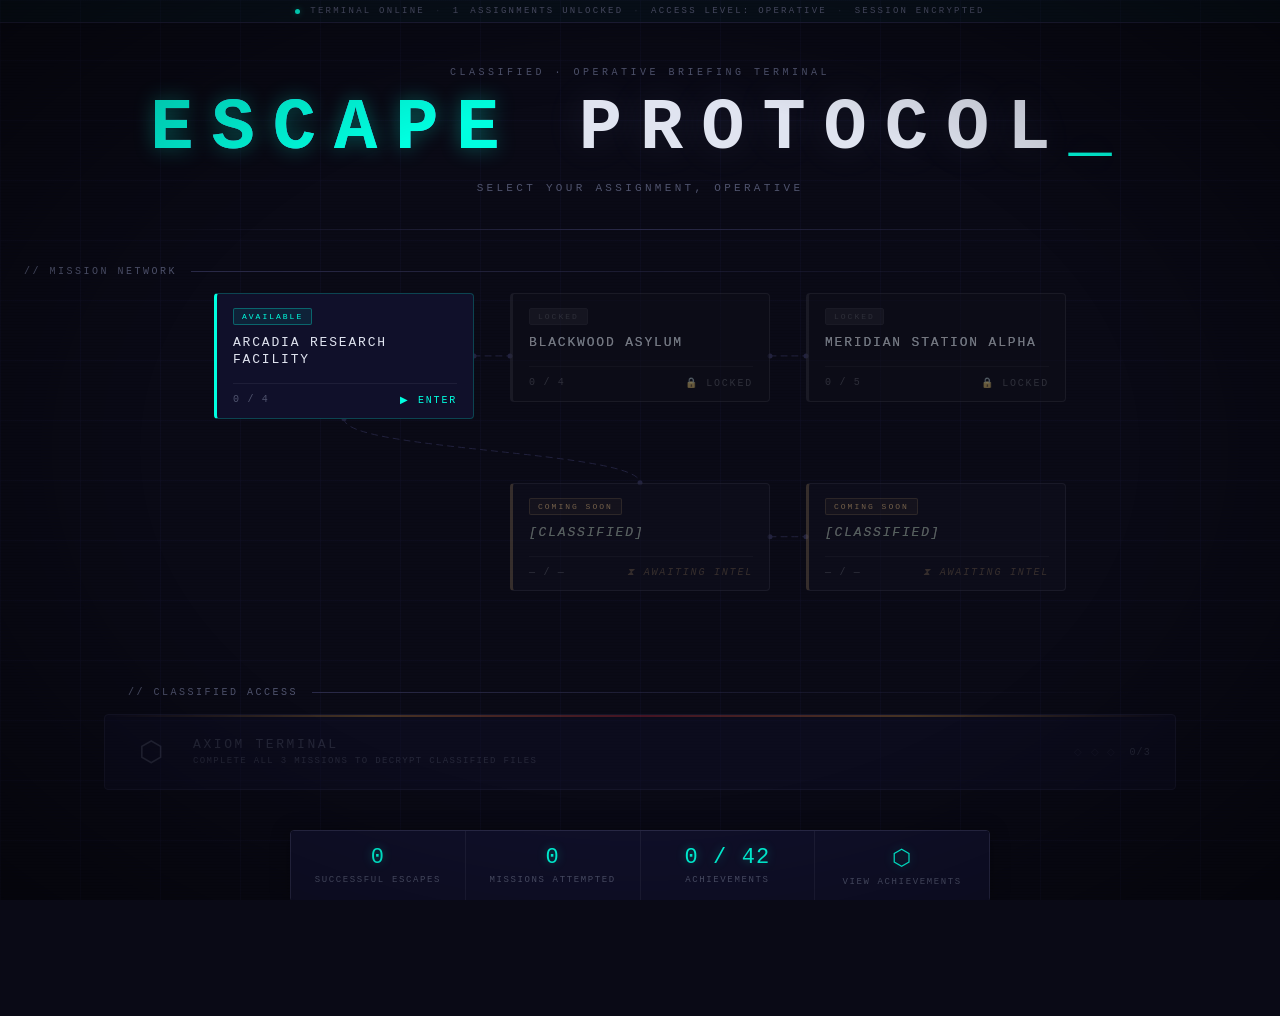
==== commit 206cdec3: "Hub redesign: compact tiles, horizontal flow, glitch effects - Bump CSS brightness vars (--bg, --sur" ====
--- a/index.html
+++ b/index.html
@@ -7,8 +7,8 @@
   <meta http-equiv="Pragma" content="no-cache" />
   <meta http-equiv="Expires" content="0" />
   <title>Escape Protocol — Mission Select</title>
-  <link rel="stylesheet" href="css/reset.css?v=5" />
-  <link rel="stylesheet" href="css/hub.css?v=5" />
+  <link rel="stylesheet" href="css/reset.css?v=6" />
+  <link rel="stylesheet" href="css/hub.css?v=6" />
 </head>
 <body>
 
@@ -37,101 +37,63 @@
   <div id="flowchart">
     <svg id="flow-lines"></svg>
 
-    <!-- Row 1: Arcadia — always available -->
-    <div class="flow-row">
+    <!-- Main lane: Arcadia → Blackwood → Meridian -->
+    <div class="flow-track flow-track-main">
       <div class="flow-node" id="node-arcadia">
-        <div class="hub-card available theme-arcadia" id="card-arcadia"
+        <div class="hub-tile available theme-arcadia" id="card-arcadia"
              onclick="launchMission(this,'arcadia')" role="button" tabindex="0"
              onkeydown="if(event.key==='Enter')launchMission(this,'arcadia')">
-          <div class="hub-card-header">
-            <div class="hub-card-num">Mission 01</div>
-            <div class="hub-card-badge hub-badge-available">AVAILABLE</div>
+          <div class="tile-badge hub-badge-available">AVAILABLE</div>
+          <div class="tile-title"><span class="tile-glitch" data-text="ARCADIA RESEARCH FACILITY">ARCADIA RESEARCH FACILITY</span></div>
+          <div class="tile-footer">
+            <span class="tile-endings" id="arcadia-endings">0 / 4</span>
+            <span class="tile-play">▶ Enter</span>
           </div>
-          <div class="hub-card-title">Arcadia Research<br>Facility</div>
-          <div class="hub-card-tags">Sci-Fi · Laboratory · Abandoned</div>
-          <div class="hub-card-desc">Underground research facility. 72 hours dark. One hour to escape.</div>
-          <div class="hub-card-meta">
-            <div class="hub-card-stat"><span class="meta-label">Time</span><span class="meta-val">20 min</span></div>
-            <div class="hub-card-stat"><span class="meta-label">Difficulty</span><span class="meta-val">★★★☆☆</span></div>
-            <div class="hub-card-stat"><span class="meta-label">Endings</span><span class="meta-val" id="arcadia-endings">0 / 4</span></div>
-          </div>
-          <div class="hub-card-play">▶ Enter Facility</div>
         </div>
       </div>
-    </div>
-
-    <!-- Row 2: Blackwood + Mission 04 (Coming Soon) -->
-    <div class="flow-row">
       <div class="flow-node" id="node-blackwood">
-        <div class="hub-card theme-blackwood locked-mission" id="card-blackwood">
-          <div class="hub-card-header">
-            <div class="hub-card-num">Mission 02</div>
-            <div class="hub-card-badge hub-badge-locked" id="badge-blackwood">LOCKED</div>
+        <div class="hub-tile theme-blackwood locked-mission" id="card-blackwood">
+          <div class="tile-badge hub-badge-locked" id="badge-blackwood">LOCKED</div>
+          <div class="tile-title"><span class="tile-glitch" data-text="BLACKWOOD ASYLUM">BLACKWOOD ASYLUM</span></div>
+          <div class="tile-footer">
+            <span class="tile-endings" id="blackwood-endings">0 / 4</span>
+            <span class="tile-play" id="play-blackwood">🔒 Locked</span>
           </div>
-          <div class="hub-card-title">Blackwood<br>Asylum</div>
-          <div class="hub-card-tags">Horror · Psychiatric · Gothic</div>
-          <div class="hub-card-desc">Sealed psychiatric institute. 40 years abandoned. Something still active.</div>
-          <div class="hub-card-meta">
-            <div class="hub-card-stat"><span class="meta-label">Time</span><span class="meta-val">25 min</span></div>
-            <div class="hub-card-stat"><span class="meta-label">Difficulty</span><span class="meta-val">★★★★☆</span></div>
-            <div class="hub-card-stat"><span class="meta-label">Endings</span><span class="meta-val" id="blackwood-endings">0 / 4</span></div>
-          </div>
-          <div class="hub-card-play locked" id="play-blackwood">🔒 Complete Arcadia to Unlock</div>
         </div>
       </div>
-      <div class="flow-node" id="node-mission4">
-        <div class="hub-card theme-classified coming-soon" id="card-mission4">
-          <div class="hub-card-header">
-            <div class="hub-card-num">Mission 04</div>
-            <div class="hub-card-badge hub-badge-soon">COMING SOON</div>
+      <div class="flow-node" id="node-meridian">
+        <div class="hub-tile theme-meridian locked-mission" id="card-meridian">
+          <div class="tile-badge hub-badge-locked" id="badge-meridian">LOCKED</div>
+          <div class="tile-title"><span class="tile-glitch" data-text="MERIDIAN STATION ALPHA">MERIDIAN STATION ALPHA</span></div>
+          <div class="tile-footer">
+            <span class="tile-endings" id="meridian-endings">0 / 5</span>
+            <span class="tile-play" id="play-meridian">🔒 Locked</span>
           </div>
-          <div class="hub-card-title">[CLASSIFIED]</div>
-          <div class="hub-card-tags">??? · ??? · ???</div>
-          <div class="hub-card-desc">Intel suggests a hidden facility. Briefing pending authorization.</div>
-          <div class="hub-card-meta">
-            <div class="hub-card-stat"><span class="meta-label">Time</span><span class="meta-val">—</span></div>
-            <div class="hub-card-stat"><span class="meta-label">Difficulty</span><span class="meta-val">—</span></div>
-            <div class="hub-card-stat"><span class="meta-label">Endings</span><span class="meta-val">— / —</span></div>
-          </div>
-          <div class="hub-card-play locked">⧗ Awaiting Intel</div>
         </div>
       </div>
     </div>
 
-    <!-- Row 3: Meridian + Mission 05 (Coming Soon) -->
-    <div class="flow-row">
-      <div class="flow-node" id="node-meridian">
-        <div class="hub-card theme-meridian locked-mission" id="card-meridian">
-          <div class="hub-card-header">
-            <div class="hub-card-num">Mission 03</div>
-            <div class="hub-card-badge hub-badge-locked" id="badge-meridian">LOCKED</div>
+    <!-- Branch lane: Mission 04 → Mission 05 (offset under Arcadia) -->
+    <div class="flow-track flow-track-branch">
+      <div class="flow-spacer"></div>
+      <div class="flow-node" id="node-mission4">
+        <div class="hub-tile theme-classified coming-soon" id="card-mission4">
+          <div class="tile-badge hub-badge-soon">COMING SOON</div>
+          <div class="tile-title"><span class="tile-glitch" data-text="[CLASSIFIED]">[CLASSIFIED]</span></div>
+          <div class="tile-footer">
+            <span class="tile-endings">— / —</span>
+            <span class="tile-play">⧗ Awaiting Intel</span>
           </div>
-          <div class="hub-card-title">Meridian<br>Station Alpha</div>
-          <div class="hub-card-tags">Sci-Fi · Space Station · Survival</div>
-          <div class="hub-card-desc">Space station. Lost contact. 30 minutes of oxygen remaining.</div>
-          <div class="hub-card-meta">
-            <div class="hub-card-stat"><span class="meta-label">Time</span><span class="meta-val">30 min</span></div>
-            <div class="hub-card-stat"><span class="meta-label">Difficulty</span><span class="meta-val">★★★★★</span></div>
-            <div class="hub-card-stat"><span class="meta-label">Endings</span><span class="meta-val" id="meridian-endings">0 / 5</span></div>
-          </div>
-          <div class="hub-card-play locked" id="play-meridian">🔒 Complete Blackwood to Unlock</div>
         </div>
       </div>
       <div class="flow-node" id="node-mission5">
-        <div class="hub-card theme-classified coming-soon" id="card-mission5">
-          <div class="hub-card-header">
-            <div class="hub-card-num">Mission 05</div>
-            <div class="hub-card-badge hub-badge-soon">COMING SOON</div>
+        <div class="hub-tile theme-classified coming-soon" id="card-mission5">
+          <div class="tile-badge hub-badge-soon">COMING SOON</div>
+          <div class="tile-title"><span class="tile-glitch" data-text="[CLASSIFIED]">[CLASSIFIED]</span></div>
+          <div class="tile-footer">
+            <span class="tile-endings">— / —</span>
+            <span class="tile-play">⧗ Awaiting Intel</span>
           </div>
-          <div class="hub-card-title">[CLASSIFIED]</div>
-          <div class="hub-card-tags">??? · ??? · ???</div>
-          <div class="hub-card-desc">Final operation. All prior intelligence required. Details pending.</div>
-          <div class="hub-card-meta">
-            <div class="hub-card-stat"><span class="meta-label">Time</span><span class="meta-val">—</span></div>
-            <div class="hub-card-stat"><span class="meta-label">Difficulty</span><span class="meta-val">—</span></div>
-            <div class="hub-card-stat"><span class="meta-label">Endings</span><span class="meta-val">— / —</span></div>
-          </div>
-          <div class="hub-card-play locked">⧗ Awaiting Intel</div>
         </div>
       </div>
     </div>
@@ -239,10 +201,9 @@
       cardBW.onkeydown  = function(e){ if(e.key==='Enter') launchMission(this, 'blackwood'); };
       cardBW.setAttribute('role', 'button');
       cardBW.setAttribute('tabindex', '0');
-      badgeBW.className   = 'hub-card-badge hub-badge-available';
+      badgeBW.className   = 'tile-badge hub-badge-available';
       badgeBW.textContent  = 'AVAILABLE';
-      playBW.className     = 'hub-card-play';
-      playBW.textContent   = '▶ Enter Asylum';
+      playBW.textContent   = '▶ Enter';
     }
 
     // Meridian: requires Blackwood
@@ -256,10 +217,9 @@
       cardMS.onkeydown  = function(e){ if(e.key==='Enter') launchMission(this, 'meridian'); };
       cardMS.setAttribute('role', 'button');
       cardMS.setAttribute('tabindex', '0');
-      badgeMS.className   = 'hub-card-badge hub-badge-available';
+      badgeMS.className   = 'tile-badge hub-badge-available';
       badgeMS.textContent  = 'AVAILABLE';
-      playMS.className     = 'hub-card-play';
-      playMS.textContent   = '▶ Board the Station';
+      playMS.textContent   = '▶ Board';
     }
 
     /* ── AXIOM Terminal unlock ─────────────────────────────── */
@@ -334,17 +294,19 @@
     if (anyVisible) document.getElementById('challenge-section').style.display = '';
 
     /* ── Flowchart SVG lines ───────────────────────────────── */
+    // direction: 'h' = horizontal (right→left), 'v' = vertical (bottom→top)
     var connections = [
-      { from: 'node-arcadia',  to: 'node-blackwood', active: arcadiaDone, color: '#cc1133' },
-      { from: 'node-arcadia',  to: 'node-mission4',  active: arcadiaDone, color: '#ffb040' },
-      { from: 'node-blackwood',to: 'node-meridian',  active: bwDone,      color: '#7755ee' },
-      { from: 'node-mission4', to: 'node-mission5',  active: false,       color: '#ffb040' }
+      { from: 'node-arcadia',  to: 'node-blackwood', active: arcadiaDone, color: '#cc1133', direction: 'h' },
+      { from: 'node-blackwood',to: 'node-meridian',  active: bwDone,      color: '#7755ee', direction: 'h' },
+      { from: 'node-arcadia',  to: 'node-mission4',  active: false,       color: '#ffb040', direction: 'v' },
+      { from: 'node-mission4', to: 'node-mission5',  active: false,       color: '#ffb040', direction: 'h' }
     ];
 
     function drawFlowLines() {
       var svg       = document.getElementById('flow-lines');
       var flowchart = document.getElementById('flowchart');
       var fRect     = flowchart.getBoundingClientRect();
+      var isStacked = window.matchMedia('(max-width: 900px)').matches;
 
       svg.setAttribute('width',   fRect.width);
       svg.setAttribute('height',  fRect.height);
@@ -366,13 +328,27 @@
         var fr = fromEl.getBoundingClientRect();
         var tr = toEl.getBoundingClientRect();
 
-        var x1 = fr.left + fr.width / 2 - fRect.left;
-        var y1 = fr.bottom - fRect.top;
-        var x2 = tr.left + tr.width / 2 - fRect.left;
-        var y2 = tr.top - fRect.top;
-        var my = (y1 + y2) / 2;
-
-        var d = 'M' + x1 + ',' + y1 + ' C' + x1 + ',' + my + ' ' + x2 + ',' + my + ' ' + x2 + ',' + y2;
+        // In stacked (mobile) mode, force vertical connections
+        var dir = isStacked ? 'v' : c.direction;
+        var x1, y1, x2, y2, d;
+
+        if (dir === 'h') {
+          // Horizontal: right edge of source → left edge of target
+          x1 = fr.right - fRect.left;
+          y1 = fr.top + fr.height / 2 - fRect.top;
+          x2 = tr.left - fRect.left;
+          y2 = tr.top + tr.height / 2 - fRect.top;
+          var mx = (x1 + x2) / 2;
+          d = 'M' + x1 + ',' + y1 + ' C' + mx + ',' + y1 + ' ' + mx + ',' + y2 + ' ' + x2 + ',' + y2;
+        } else {
+          // Vertical: bottom of source → top of target
+          x1 = fr.left + fr.width / 2 - fRect.left;
+          y1 = fr.bottom - fRect.top;
+          x2 = tr.left + tr.width / 2 - fRect.left;
+          y2 = tr.top - fRect.top;
+          var my = (y1 + y2) / 2;
+          d = 'M' + x1 + ',' + y1 + ' C' + x1 + ',' + my + ' ' + x2 + ',' + my + ' ' + x2 + ',' + y2;
+        }
 
         // Glow layer
         if (c.active) {
@@ -391,7 +367,7 @@
         var p = document.createElementNS('http://www.w3.org/2000/svg', 'path');
         p.setAttribute('d', d);
         p.setAttribute('fill', 'none');
-        p.setAttribute('stroke', c.active ? c.color : '#1a1a2e');
+        p.setAttribute('stroke', c.active ? c.color : '#22223e');
         p.setAttribute('stroke-width', c.active ? '2.5' : '1');
         p.setAttribute('stroke-linecap', 'round');
         if (!c.active) p.setAttribute('stroke-dasharray', '6,5');
@@ -405,7 +381,7 @@
           dot.setAttribute('cx', pt.x);
           dot.setAttribute('cy', pt.y);
           dot.setAttribute('r',  c.active ? '4' : '2.5');
-          dot.setAttribute('fill', c.active ? c.color : '#1a1a2e');
+          dot.setAttribute('fill', c.active ? c.color : '#22223e');
           if (c.active) dot.setAttribute('filter', 'url(#gl)');
           svg.appendChild(dot);
         });
--- a/css/hub.css
+++ b/css/hub.css
@@ -5,14 +5,14 @@
   --accent-dim:  rgba(0,255,224,0.06);
   --danger:      #ff3040;
   --warn:        #ffb040;
-  --bg:          #05050d;
-  --surface:     #0a0a18;
-  --surface2:    #0e0e20;
-  --border:      #18182e;
-  --border2:     #22223a;
+  --bg:          #0a0a16;
+  --surface:     #10102a;
+  --surface2:    #15152e;
+  --border:      #1e1e38;
+  --border2:     #2a2a48;
   --text:        #b8bcc8;
   --text-bright: #e0e4f0;
-  --text-dim:    #40445a;
+  --text-dim:    #50546e;
   --font-mono:   'Courier New', 'Courier', monospace;
   --radius:      4px;
   --card-w:      340px;
@@ -331,8 +331,8 @@
   display: flex;
   flex-direction: column;
   align-items: center;
-  gap: 56px;
-  max-width: 860px;
+  gap: 64px;
+  max-width: 980px;
   width: 100%;
   padding: 0 24px 10px;
   margin-bottom: 50px;
@@ -348,30 +348,200 @@
   z-index: 0;
 }
 
-.flow-row {
+.flow-track {
   display: flex;
   justify-content: center;
-  gap: 40px;
+  gap: 36px;
   width: 100%;
   position: relative;
   z-index: 1;
 }
 
 .flow-node {
-  width: 320px;
+  width: 260px;
   flex-shrink: 0;
 }
 
-/* Compact card adjustments for flowchart */
-#flowchart .hub-card {
-  width: 100%;
-}
-
-#flowchart .hub-card-desc {
+.flow-spacer {
+  width: 260px;
+  flex-shrink: 0;
+  visibility: hidden;
+}
+
+/* ── Compact mission tiles ───────────────────────────────────── */
+.hub-tile {
+  position: relative;
+  background: var(--surface);
+  border: 1px solid var(--border2);
+  border-left: 3px solid var(--border2);
+  border-radius: var(--radius);
+  padding: 14px 16px 12px;
+  display: flex;
+  flex-direction: column;
+  gap: 10px;
+  overflow: hidden;
+  transition: transform 0.2s ease, border-color 0.2s ease, box-shadow 0.2s ease;
+}
+
+.hub-tile.available {
+  cursor: pointer;
+  border-color: rgba(0,255,224,0.22);
+  border-left-color: var(--accent);
+}
+
+.hub-tile.available:hover {
+  transform: translateY(-3px);
+  border-color: rgba(0,255,224,0.5);
+  box-shadow: 0 10px 30px rgba(0,255,224,0.10), 0 0 0 1px rgba(0,255,224,0.12);
+}
+
+.hub-tile.locked-mission {
+  opacity: 0.55;
+  filter: saturate(0.45) brightness(0.92);
+  cursor: default;
+}
+
+.hub-tile.coming-soon {
+  opacity: 0.5;
+  filter: saturate(0.5);
+  cursor: default;
+  border-left-color: rgba(255,176,64,0.4);
+}
+
+/* Glitch edge flicker on left border */
+.hub-tile::after {
+  content: '';
+  position: absolute;
+  top: 0;
+  left: -3px;
+  width: 3px;
+  height: 100%;
+  background: currentColor;
+  opacity: 0;
+  pointer-events: none;
+  animation: tile-edge-flicker 4.6s infinite linear;
+  color: var(--accent);
+}
+
+.hub-tile.theme-blackwood::after { color: #cc1133; }
+.hub-tile.theme-meridian::after  { color: #7755ee; }
+.hub-tile.theme-classified::after { color: #ffb040; }
+
+@keyframes tile-edge-flicker {
+  0%, 92%, 100% { opacity: 0; transform: translateY(0); }
+  93% { opacity: 0.9; transform: translateY(-2px); }
+  94% { opacity: 0.2; transform: translateY(1px); }
+  95% { opacity: 0.7; transform: translateY(-1px); }
+  96% { opacity: 0; transform: translateY(0); }
+}
+
+.hub-tile .tile-badge {
+  display: inline-block;
+  font-size: 8px;
+  letter-spacing: 0.25em;
+  padding: 3px 8px;
+  border-radius: 2px;
+  width: fit-content;
+  text-transform: uppercase;
+}
+
+.hub-tile .tile-title {
+  font-size: 13px;
+  letter-spacing: 0.14em;
+  color: var(--text-bright);
+  text-transform: uppercase;
+  line-height: 1.3;
+  position: relative;
+}
+
+.hub-tile.available:hover .tile-title {
+  color: var(--accent);
+}
+
+/* RGB channel-split glitch on tile title */
+.tile-glitch {
+  display: inline-block;
+  position: relative;
+}
+
+.tile-glitch::before,
+.tile-glitch::after {
+  content: attr(data-text);
+  position: absolute;
+  top: 0;
+  left: 0;
+  right: 0;
+  overflow: hidden;
+  pointer-events: none;
+  text-shadow: none;
+}
+
+.tile-glitch::before {
+  color: #ff0040;
+  z-index: -1;
+  animation: glitch-red 3.4s infinite linear;
+}
+
+.tile-glitch::after {
+  color: #00ccff;
+  z-index: -1;
+  animation: glitch-cyan 2.8s infinite linear;
+}
+
+.hub-tile .tile-footer {
+  display: flex;
+  align-items: center;
+  justify-content: space-between;
+  gap: 10px;
+  margin-top: 4px;
+  padding-top: 10px;
+  border-top: 1px solid var(--border);
+}
+
+.hub-tile .tile-endings {
   font-size: 10px;
-  line-height: 1.6;
-  padding-top: 8px;
-  margin-top: 0;
+  letter-spacing: 0.12em;
+  color: var(--text-dim);
+}
+
+.hub-tile .tile-play {
+  font-size: 10px;
+  letter-spacing: 0.18em;
+  color: var(--accent);
+  text-transform: uppercase;
+}
+
+.hub-tile.locked-mission .tile-play,
+.hub-tile.coming-soon .tile-play {
+  color: var(--text-dim);
+}
+
+/* Tile theme tints */
+.hub-tile.theme-blackwood.available { border-color: rgba(180,20,40,0.28); border-left-color: #cc1133; }
+.hub-tile.theme-blackwood.available:hover { border-color: rgba(200,30,55,0.55); box-shadow: 0 10px 30px rgba(180,20,40,0.12); }
+.hub-tile.theme-blackwood.available .tile-play { color: #cc2233; }
+.hub-tile.theme-blackwood.available:hover .tile-title { color: #cc2233; }
+
+.hub-tile.theme-meridian.available { border-color: rgba(100,60,220,0.28); border-left-color: #7755ee; }
+.hub-tile.theme-meridian.available:hover { border-color: rgba(120,80,240,0.55); box-shadow: 0 10px 30px rgba(100,60,220,0.12); }
+.hub-tile.theme-meridian.available .tile-play { color: #8866ff; }
+.hub-tile.theme-meridian.available:hover .tile-title { color: #8866ff; }
+
+.hub-tile.theme-classified .tile-title { color: rgba(255,176,64,0.55); font-style: italic; }
+.hub-tile.theme-classified .tile-play  { color: rgba(255,176,64,0.4); font-style: italic; }
+
+.hub-tile.selected {
+  border-color: rgba(0,255,224,0.7) !important;
+  box-shadow: 0 0 30px rgba(0,255,224,0.25), 0 0 60px rgba(0,255,224,0.1) !important;
+  transform: scale(1.02) !important;
+}
+.hub-tile.theme-blackwood.selected {
+  border-color: rgba(200,30,55,0.7) !important;
+  box-shadow: 0 0 30px rgba(180,20,40,0.3) !important;
+}
+.hub-tile.theme-meridian.selected {
+  border-color: rgba(120,80,240,0.7) !important;
+  box-shadow: 0 0 30px rgba(100,60,220,0.3) !important;
 }
 
 .hub-card-header {
@@ -462,20 +632,22 @@
 }
 
 /* ── Flowchart responsive ────────────────────────────────────── */
-@media (max-width: 750px) {
-  .flow-row {
+@media (max-width: 900px) {
+  .flow-track {
     flex-direction: column;
     align-items: center;
-    gap: 40px;
+    gap: 28px;
   }
+
+  .flow-spacer { display: none; }
 
   .flow-node {
     width: 100%;
-    max-width: 380px;
+    max-width: 340px;
   }
 
   #flowchart {
-    gap: 40px;
+    gap: 32px;
   }
 }
 
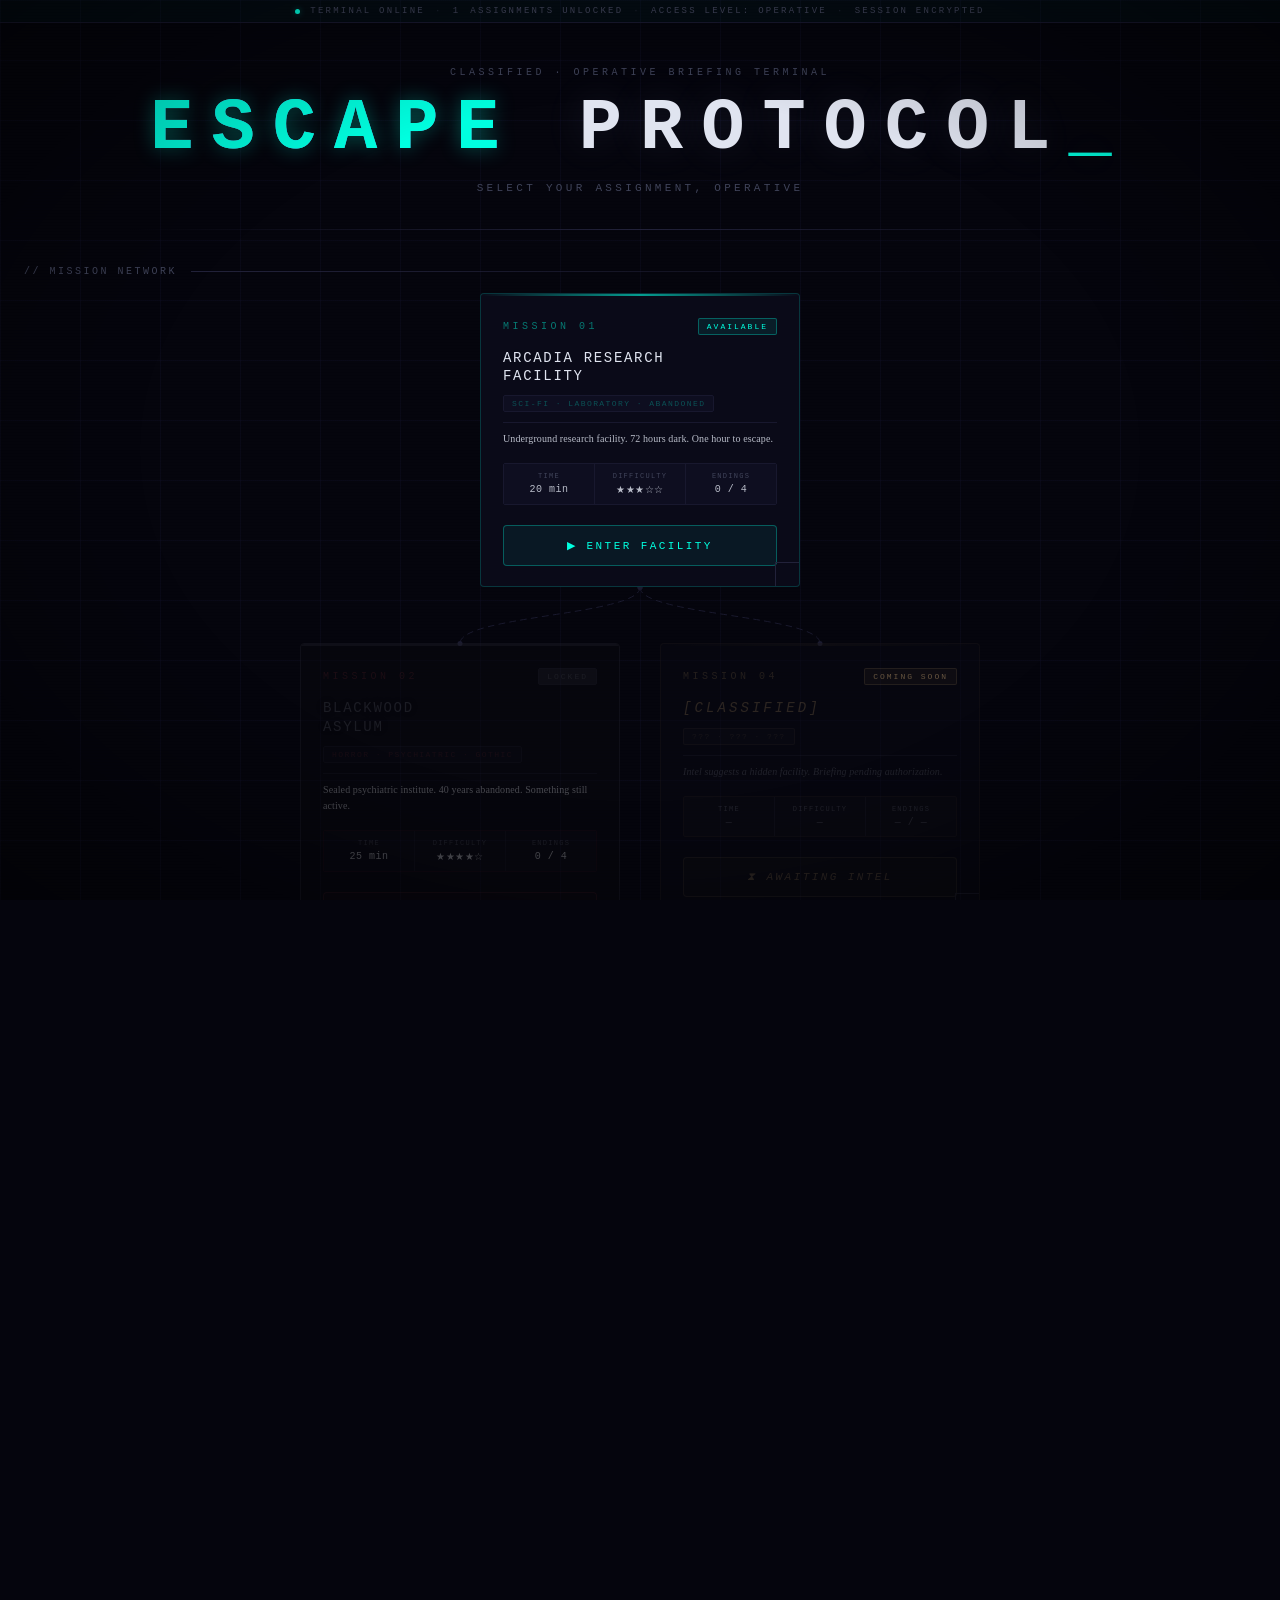
==== commit 2c0a8ae1: "Revert "Hub redesign: compact tiles, horizontal flow, glitch effects" This reverts commit 206cdec3e0" ====
--- a/index.html
+++ b/index.html
@@ -7,8 +7,8 @@
   <meta http-equiv="Pragma" content="no-cache" />
   <meta http-equiv="Expires" content="0" />
   <title>Escape Protocol — Mission Select</title>
-  <link rel="stylesheet" href="css/reset.css?v=6" />
-  <link rel="stylesheet" href="css/hub.css?v=6" />
+  <link rel="stylesheet" href="css/reset.css?v=5" />
+  <link rel="stylesheet" href="css/hub.css?v=5" />
 </head>
 <body>
 
@@ -37,63 +37,101 @@
   <div id="flowchart">
     <svg id="flow-lines"></svg>
 
-    <!-- Main lane: Arcadia → Blackwood → Meridian -->
-    <div class="flow-track flow-track-main">
+    <!-- Row 1: Arcadia — always available -->
+    <div class="flow-row">
       <div class="flow-node" id="node-arcadia">
-        <div class="hub-tile available theme-arcadia" id="card-arcadia"
+        <div class="hub-card available theme-arcadia" id="card-arcadia"
              onclick="launchMission(this,'arcadia')" role="button" tabindex="0"
              onkeydown="if(event.key==='Enter')launchMission(this,'arcadia')">
-          <div class="tile-badge hub-badge-available">AVAILABLE</div>
-          <div class="tile-title"><span class="tile-glitch" data-text="ARCADIA RESEARCH FACILITY">ARCADIA RESEARCH FACILITY</span></div>
-          <div class="tile-footer">
-            <span class="tile-endings" id="arcadia-endings">0 / 4</span>
-            <span class="tile-play">▶ Enter</span>
-          </div>
+          <div class="hub-card-header">
+            <div class="hub-card-num">Mission 01</div>
+            <div class="hub-card-badge hub-badge-available">AVAILABLE</div>
+          </div>
+          <div class="hub-card-title">Arcadia Research<br>Facility</div>
+          <div class="hub-card-tags">Sci-Fi · Laboratory · Abandoned</div>
+          <div class="hub-card-desc">Underground research facility. 72 hours dark. One hour to escape.</div>
+          <div class="hub-card-meta">
+            <div class="hub-card-stat"><span class="meta-label">Time</span><span class="meta-val">20 min</span></div>
+            <div class="hub-card-stat"><span class="meta-label">Difficulty</span><span class="meta-val">★★★☆☆</span></div>
+            <div class="hub-card-stat"><span class="meta-label">Endings</span><span class="meta-val" id="arcadia-endings">0 / 4</span></div>
+          </div>
+          <div class="hub-card-play">▶ Enter Facility</div>
         </div>
       </div>
+    </div>
+
+    <!-- Row 2: Blackwood + Mission 04 (Coming Soon) -->
+    <div class="flow-row">
       <div class="flow-node" id="node-blackwood">
-        <div class="hub-tile theme-blackwood locked-mission" id="card-blackwood">
-          <div class="tile-badge hub-badge-locked" id="badge-blackwood">LOCKED</div>
-          <div class="tile-title"><span class="tile-glitch" data-text="BLACKWOOD ASYLUM">BLACKWOOD ASYLUM</span></div>
-          <div class="tile-footer">
-            <span class="tile-endings" id="blackwood-endings">0 / 4</span>
-            <span class="tile-play" id="play-blackwood">🔒 Locked</span>
-          </div>
+        <div class="hub-card theme-blackwood locked-mission" id="card-blackwood">
+          <div class="hub-card-header">
+            <div class="hub-card-num">Mission 02</div>
+            <div class="hub-card-badge hub-badge-locked" id="badge-blackwood">LOCKED</div>
+          </div>
+          <div class="hub-card-title">Blackwood<br>Asylum</div>
+          <div class="hub-card-tags">Horror · Psychiatric · Gothic</div>
+          <div class="hub-card-desc">Sealed psychiatric institute. 40 years abandoned. Something still active.</div>
+          <div class="hub-card-meta">
+            <div class="hub-card-stat"><span class="meta-label">Time</span><span class="meta-val">25 min</span></div>
+            <div class="hub-card-stat"><span class="meta-label">Difficulty</span><span class="meta-val">★★★★☆</span></div>
+            <div class="hub-card-stat"><span class="meta-label">Endings</span><span class="meta-val" id="blackwood-endings">0 / 4</span></div>
+          </div>
+          <div class="hub-card-play locked" id="play-blackwood">🔒 Complete Arcadia to Unlock</div>
         </div>
       </div>
-      <div class="flow-node" id="node-meridian">
-        <div class="hub-tile theme-meridian locked-mission" id="card-meridian">
-          <div class="tile-badge hub-badge-locked" id="badge-meridian">LOCKED</div>
-          <div class="tile-title"><span class="tile-glitch" data-text="MERIDIAN STATION ALPHA">MERIDIAN STATION ALPHA</span></div>
-          <div class="tile-footer">
-            <span class="tile-endings" id="meridian-endings">0 / 5</span>
-            <span class="tile-play" id="play-meridian">🔒 Locked</span>
-          </div>
+      <div class="flow-node" id="node-mission4">
+        <div class="hub-card theme-classified coming-soon" id="card-mission4">
+          <div class="hub-card-header">
+            <div class="hub-card-num">Mission 04</div>
+            <div class="hub-card-badge hub-badge-soon">COMING SOON</div>
+          </div>
+          <div class="hub-card-title">[CLASSIFIED]</div>
+          <div class="hub-card-tags">??? · ??? · ???</div>
+          <div class="hub-card-desc">Intel suggests a hidden facility. Briefing pending authorization.</div>
+          <div class="hub-card-meta">
+            <div class="hub-card-stat"><span class="meta-label">Time</span><span class="meta-val">—</span></div>
+            <div class="hub-card-stat"><span class="meta-label">Difficulty</span><span class="meta-val">—</span></div>
+            <div class="hub-card-stat"><span class="meta-label">Endings</span><span class="meta-val">— / —</span></div>
+          </div>
+          <div class="hub-card-play locked">⧗ Awaiting Intel</div>
         </div>
       </div>
     </div>
 
-    <!-- Branch lane: Mission 04 → Mission 05 (offset under Arcadia) -->
-    <div class="flow-track flow-track-branch">
-      <div class="flow-spacer"></div>
-      <div class="flow-node" id="node-mission4">
-        <div class="hub-tile theme-classified coming-soon" id="card-mission4">
-          <div class="tile-badge hub-badge-soon">COMING SOON</div>
-          <div class="tile-title"><span class="tile-glitch" data-text="[CLASSIFIED]">[CLASSIFIED]</span></div>
-          <div class="tile-footer">
-            <span class="tile-endings">— / —</span>
-            <span class="tile-play">⧗ Awaiting Intel</span>
-          </div>
+    <!-- Row 3: Meridian + Mission 05 (Coming Soon) -->
+    <div class="flow-row">
+      <div class="flow-node" id="node-meridian">
+        <div class="hub-card theme-meridian locked-mission" id="card-meridian">
+          <div class="hub-card-header">
+            <div class="hub-card-num">Mission 03</div>
+            <div class="hub-card-badge hub-badge-locked" id="badge-meridian">LOCKED</div>
+          </div>
+          <div class="hub-card-title">Meridian<br>Station Alpha</div>
+          <div class="hub-card-tags">Sci-Fi · Space Station · Survival</div>
+          <div class="hub-card-desc">Space station. Lost contact. 30 minutes of oxygen remaining.</div>
+          <div class="hub-card-meta">
+            <div class="hub-card-stat"><span class="meta-label">Time</span><span class="meta-val">30 min</span></div>
+            <div class="hub-card-stat"><span class="meta-label">Difficulty</span><span class="meta-val">★★★★★</span></div>
+            <div class="hub-card-stat"><span class="meta-label">Endings</span><span class="meta-val" id="meridian-endings">0 / 5</span></div>
+          </div>
+          <div class="hub-card-play locked" id="play-meridian">🔒 Complete Blackwood to Unlock</div>
         </div>
       </div>
       <div class="flow-node" id="node-mission5">
-        <div class="hub-tile theme-classified coming-soon" id="card-mission5">
-          <div class="tile-badge hub-badge-soon">COMING SOON</div>
-          <div class="tile-title"><span class="tile-glitch" data-text="[CLASSIFIED]">[CLASSIFIED]</span></div>
-          <div class="tile-footer">
-            <span class="tile-endings">— / —</span>
-            <span class="tile-play">⧗ Awaiting Intel</span>
-          </div>
+        <div class="hub-card theme-classified coming-soon" id="card-mission5">
+          <div class="hub-card-header">
+            <div class="hub-card-num">Mission 05</div>
+            <div class="hub-card-badge hub-badge-soon">COMING SOON</div>
+          </div>
+          <div class="hub-card-title">[CLASSIFIED]</div>
+          <div class="hub-card-tags">??? · ??? · ???</div>
+          <div class="hub-card-desc">Final operation. All prior intelligence required. Details pending.</div>
+          <div class="hub-card-meta">
+            <div class="hub-card-stat"><span class="meta-label">Time</span><span class="meta-val">—</span></div>
+            <div class="hub-card-stat"><span class="meta-label">Difficulty</span><span class="meta-val">—</span></div>
+            <div class="hub-card-stat"><span class="meta-label">Endings</span><span class="meta-val">— / —</span></div>
+          </div>
+          <div class="hub-card-play locked">⧗ Awaiting Intel</div>
         </div>
       </div>
     </div>
@@ -201,9 +239,10 @@
       cardBW.onkeydown  = function(e){ if(e.key==='Enter') launchMission(this, 'blackwood'); };
       cardBW.setAttribute('role', 'button');
       cardBW.setAttribute('tabindex', '0');
-      badgeBW.className   = 'tile-badge hub-badge-available';
+      badgeBW.className   = 'hub-card-badge hub-badge-available';
       badgeBW.textContent  = 'AVAILABLE';
-      playBW.textContent   = '▶ Enter';
+      playBW.className     = 'hub-card-play';
+      playBW.textContent   = '▶ Enter Asylum';
     }
 
     // Meridian: requires Blackwood
@@ -217,9 +256,10 @@
       cardMS.onkeydown  = function(e){ if(e.key==='Enter') launchMission(this, 'meridian'); };
       cardMS.setAttribute('role', 'button');
       cardMS.setAttribute('tabindex', '0');
-      badgeMS.className   = 'tile-badge hub-badge-available';
+      badgeMS.className   = 'hub-card-badge hub-badge-available';
       badgeMS.textContent  = 'AVAILABLE';
-      playMS.textContent   = '▶ Board';
+      playMS.className     = 'hub-card-play';
+      playMS.textContent   = '▶ Board the Station';
     }
 
     /* ── AXIOM Terminal unlock ─────────────────────────────── */
@@ -294,19 +334,17 @@
     if (anyVisible) document.getElementById('challenge-section').style.display = '';
 
     /* ── Flowchart SVG lines ───────────────────────────────── */
-    // direction: 'h' = horizontal (right→left), 'v' = vertical (bottom→top)
     var connections = [
-      { from: 'node-arcadia',  to: 'node-blackwood', active: arcadiaDone, color: '#cc1133', direction: 'h' },
-      { from: 'node-blackwood',to: 'node-meridian',  active: bwDone,      color: '#7755ee', direction: 'h' },
-      { from: 'node-arcadia',  to: 'node-mission4',  active: false,       color: '#ffb040', direction: 'v' },
-      { from: 'node-mission4', to: 'node-mission5',  active: false,       color: '#ffb040', direction: 'h' }
+      { from: 'node-arcadia',  to: 'node-blackwood', active: arcadiaDone, color: '#cc1133' },
+      { from: 'node-arcadia',  to: 'node-mission4',  active: arcadiaDone, color: '#ffb040' },
+      { from: 'node-blackwood',to: 'node-meridian',  active: bwDone,      color: '#7755ee' },
+      { from: 'node-mission4', to: 'node-mission5',  active: false,       color: '#ffb040' }
     ];
 
     function drawFlowLines() {
       var svg       = document.getElementById('flow-lines');
       var flowchart = document.getElementById('flowchart');
       var fRect     = flowchart.getBoundingClientRect();
-      var isStacked = window.matchMedia('(max-width: 900px)').matches;
 
       svg.setAttribute('width',   fRect.width);
       svg.setAttribute('height',  fRect.height);
@@ -328,27 +366,13 @@
         var fr = fromEl.getBoundingClientRect();
         var tr = toEl.getBoundingClientRect();
 
-        // In stacked (mobile) mode, force vertical connections
-        var dir = isStacked ? 'v' : c.direction;
-        var x1, y1, x2, y2, d;
-
-        if (dir === 'h') {
-          // Horizontal: right edge of source → left edge of target
-          x1 = fr.right - fRect.left;
-          y1 = fr.top + fr.height / 2 - fRect.top;
-          x2 = tr.left - fRect.left;
-          y2 = tr.top + tr.height / 2 - fRect.top;
-          var mx = (x1 + x2) / 2;
-          d = 'M' + x1 + ',' + y1 + ' C' + mx + ',' + y1 + ' ' + mx + ',' + y2 + ' ' + x2 + ',' + y2;
-        } else {
-          // Vertical: bottom of source → top of target
-          x1 = fr.left + fr.width / 2 - fRect.left;
-          y1 = fr.bottom - fRect.top;
-          x2 = tr.left + tr.width / 2 - fRect.left;
-          y2 = tr.top - fRect.top;
-          var my = (y1 + y2) / 2;
-          d = 'M' + x1 + ',' + y1 + ' C' + x1 + ',' + my + ' ' + x2 + ',' + my + ' ' + x2 + ',' + y2;
-        }
+        var x1 = fr.left + fr.width / 2 - fRect.left;
+        var y1 = fr.bottom - fRect.top;
+        var x2 = tr.left + tr.width / 2 - fRect.left;
+        var y2 = tr.top - fRect.top;
+        var my = (y1 + y2) / 2;
+
+        var d = 'M' + x1 + ',' + y1 + ' C' + x1 + ',' + my + ' ' + x2 + ',' + my + ' ' + x2 + ',' + y2;
 
         // Glow layer
         if (c.active) {
@@ -367,7 +391,7 @@
         var p = document.createElementNS('http://www.w3.org/2000/svg', 'path');
         p.setAttribute('d', d);
         p.setAttribute('fill', 'none');
-        p.setAttribute('stroke', c.active ? c.color : '#22223e');
+        p.setAttribute('stroke', c.active ? c.color : '#1a1a2e');
         p.setAttribute('stroke-width', c.active ? '2.5' : '1');
         p.setAttribute('stroke-linecap', 'round');
         if (!c.active) p.setAttribute('stroke-dasharray', '6,5');
@@ -381,7 +405,7 @@
           dot.setAttribute('cx', pt.x);
           dot.setAttribute('cy', pt.y);
           dot.setAttribute('r',  c.active ? '4' : '2.5');
-          dot.setAttribute('fill', c.active ? c.color : '#22223e');
+          dot.setAttribute('fill', c.active ? c.color : '#1a1a2e');
           if (c.active) dot.setAttribute('filter', 'url(#gl)');
           svg.appendChild(dot);
         });
--- a/css/hub.css
+++ b/css/hub.css
@@ -5,14 +5,14 @@
   --accent-dim:  rgba(0,255,224,0.06);
   --danger:      #ff3040;
   --warn:        #ffb040;
-  --bg:          #0a0a16;
-  --surface:     #10102a;
-  --surface2:    #15152e;
-  --border:      #1e1e38;
-  --border2:     #2a2a48;
+  --bg:          #05050d;
+  --surface:     #0a0a18;
+  --surface2:    #0e0e20;
+  --border:      #18182e;
+  --border2:     #22223a;
   --text:        #b8bcc8;
   --text-bright: #e0e4f0;
-  --text-dim:    #50546e;
+  --text-dim:    #40445a;
   --font-mono:   'Courier New', 'Courier', monospace;
   --radius:      4px;
   --card-w:      340px;
@@ -331,8 +331,8 @@
   display: flex;
   flex-direction: column;
   align-items: center;
-  gap: 64px;
-  max-width: 980px;
+  gap: 56px;
+  max-width: 860px;
   width: 100%;
   padding: 0 24px 10px;
   margin-bottom: 50px;
@@ -348,200 +348,30 @@
   z-index: 0;
 }
 
-.flow-track {
+.flow-row {
   display: flex;
   justify-content: center;
-  gap: 36px;
+  gap: 40px;
   width: 100%;
   position: relative;
   z-index: 1;
 }
 
 .flow-node {
-  width: 260px;
+  width: 320px;
   flex-shrink: 0;
 }
 
-.flow-spacer {
-  width: 260px;
-  flex-shrink: 0;
-  visibility: hidden;
-}
-
-/* ── Compact mission tiles ───────────────────────────────────── */
-.hub-tile {
-  position: relative;
-  background: var(--surface);
-  border: 1px solid var(--border2);
-  border-left: 3px solid var(--border2);
-  border-radius: var(--radius);
-  padding: 14px 16px 12px;
-  display: flex;
-  flex-direction: column;
-  gap: 10px;
-  overflow: hidden;
-  transition: transform 0.2s ease, border-color 0.2s ease, box-shadow 0.2s ease;
-}
-
-.hub-tile.available {
-  cursor: pointer;
-  border-color: rgba(0,255,224,0.22);
-  border-left-color: var(--accent);
-}
-
-.hub-tile.available:hover {
-  transform: translateY(-3px);
-  border-color: rgba(0,255,224,0.5);
-  box-shadow: 0 10px 30px rgba(0,255,224,0.10), 0 0 0 1px rgba(0,255,224,0.12);
-}
-
-.hub-tile.locked-mission {
-  opacity: 0.55;
-  filter: saturate(0.45) brightness(0.92);
-  cursor: default;
-}
-
-.hub-tile.coming-soon {
-  opacity: 0.5;
-  filter: saturate(0.5);
-  cursor: default;
-  border-left-color: rgba(255,176,64,0.4);
-}
-
-/* Glitch edge flicker on left border */
-.hub-tile::after {
-  content: '';
-  position: absolute;
-  top: 0;
-  left: -3px;
-  width: 3px;
-  height: 100%;
-  background: currentColor;
-  opacity: 0;
-  pointer-events: none;
-  animation: tile-edge-flicker 4.6s infinite linear;
-  color: var(--accent);
-}
-
-.hub-tile.theme-blackwood::after { color: #cc1133; }
-.hub-tile.theme-meridian::after  { color: #7755ee; }
-.hub-tile.theme-classified::after { color: #ffb040; }
-
-@keyframes tile-edge-flicker {
-  0%, 92%, 100% { opacity: 0; transform: translateY(0); }
-  93% { opacity: 0.9; transform: translateY(-2px); }
-  94% { opacity: 0.2; transform: translateY(1px); }
-  95% { opacity: 0.7; transform: translateY(-1px); }
-  96% { opacity: 0; transform: translateY(0); }
-}
-
-.hub-tile .tile-badge {
-  display: inline-block;
-  font-size: 8px;
-  letter-spacing: 0.25em;
-  padding: 3px 8px;
-  border-radius: 2px;
-  width: fit-content;
-  text-transform: uppercase;
-}
-
-.hub-tile .tile-title {
-  font-size: 13px;
-  letter-spacing: 0.14em;
-  color: var(--text-bright);
-  text-transform: uppercase;
-  line-height: 1.3;
-  position: relative;
-}
-
-.hub-tile.available:hover .tile-title {
-  color: var(--accent);
-}
-
-/* RGB channel-split glitch on tile title */
-.tile-glitch {
-  display: inline-block;
-  position: relative;
-}
-
-.tile-glitch::before,
-.tile-glitch::after {
-  content: attr(data-text);
-  position: absolute;
-  top: 0;
-  left: 0;
-  right: 0;
-  overflow: hidden;
-  pointer-events: none;
-  text-shadow: none;
-}
-
-.tile-glitch::before {
-  color: #ff0040;
-  z-index: -1;
-  animation: glitch-red 3.4s infinite linear;
-}
-
-.tile-glitch::after {
-  color: #00ccff;
-  z-index: -1;
-  animation: glitch-cyan 2.8s infinite linear;
-}
-
-.hub-tile .tile-footer {
-  display: flex;
-  align-items: center;
-  justify-content: space-between;
-  gap: 10px;
-  margin-top: 4px;
-  padding-top: 10px;
-  border-top: 1px solid var(--border);
-}
-
-.hub-tile .tile-endings {
+/* Compact card adjustments for flowchart */
+#flowchart .hub-card {
+  width: 100%;
+}
+
+#flowchart .hub-card-desc {
   font-size: 10px;
-  letter-spacing: 0.12em;
-  color: var(--text-dim);
-}
-
-.hub-tile .tile-play {
-  font-size: 10px;
-  letter-spacing: 0.18em;
-  color: var(--accent);
-  text-transform: uppercase;
-}
-
-.hub-tile.locked-mission .tile-play,
-.hub-tile.coming-soon .tile-play {
-  color: var(--text-dim);
-}
-
-/* Tile theme tints */
-.hub-tile.theme-blackwood.available { border-color: rgba(180,20,40,0.28); border-left-color: #cc1133; }
-.hub-tile.theme-blackwood.available:hover { border-color: rgba(200,30,55,0.55); box-shadow: 0 10px 30px rgba(180,20,40,0.12); }
-.hub-tile.theme-blackwood.available .tile-play { color: #cc2233; }
-.hub-tile.theme-blackwood.available:hover .tile-title { color: #cc2233; }
-
-.hub-tile.theme-meridian.available { border-color: rgba(100,60,220,0.28); border-left-color: #7755ee; }
-.hub-tile.theme-meridian.available:hover { border-color: rgba(120,80,240,0.55); box-shadow: 0 10px 30px rgba(100,60,220,0.12); }
-.hub-tile.theme-meridian.available .tile-play { color: #8866ff; }
-.hub-tile.theme-meridian.available:hover .tile-title { color: #8866ff; }
-
-.hub-tile.theme-classified .tile-title { color: rgba(255,176,64,0.55); font-style: italic; }
-.hub-tile.theme-classified .tile-play  { color: rgba(255,176,64,0.4); font-style: italic; }
-
-.hub-tile.selected {
-  border-color: rgba(0,255,224,0.7) !important;
-  box-shadow: 0 0 30px rgba(0,255,224,0.25), 0 0 60px rgba(0,255,224,0.1) !important;
-  transform: scale(1.02) !important;
-}
-.hub-tile.theme-blackwood.selected {
-  border-color: rgba(200,30,55,0.7) !important;
-  box-shadow: 0 0 30px rgba(180,20,40,0.3) !important;
-}
-.hub-tile.theme-meridian.selected {
-  border-color: rgba(120,80,240,0.7) !important;
-  box-shadow: 0 0 30px rgba(100,60,220,0.3) !important;
+  line-height: 1.6;
+  padding-top: 8px;
+  margin-top: 0;
 }
 
 .hub-card-header {
@@ -632,22 +462,20 @@
 }
 
 /* ── Flowchart responsive ────────────────────────────────────── */
-@media (max-width: 900px) {
-  .flow-track {
+@media (max-width: 750px) {
+  .flow-row {
     flex-direction: column;
     align-items: center;
-    gap: 28px;
+    gap: 40px;
   }
-
-  .flow-spacer { display: none; }
 
   .flow-node {
     width: 100%;
-    max-width: 340px;
+    max-width: 380px;
   }
 
   #flowchart {
-    gap: 32px;
+    gap: 40px;
   }
 }
 
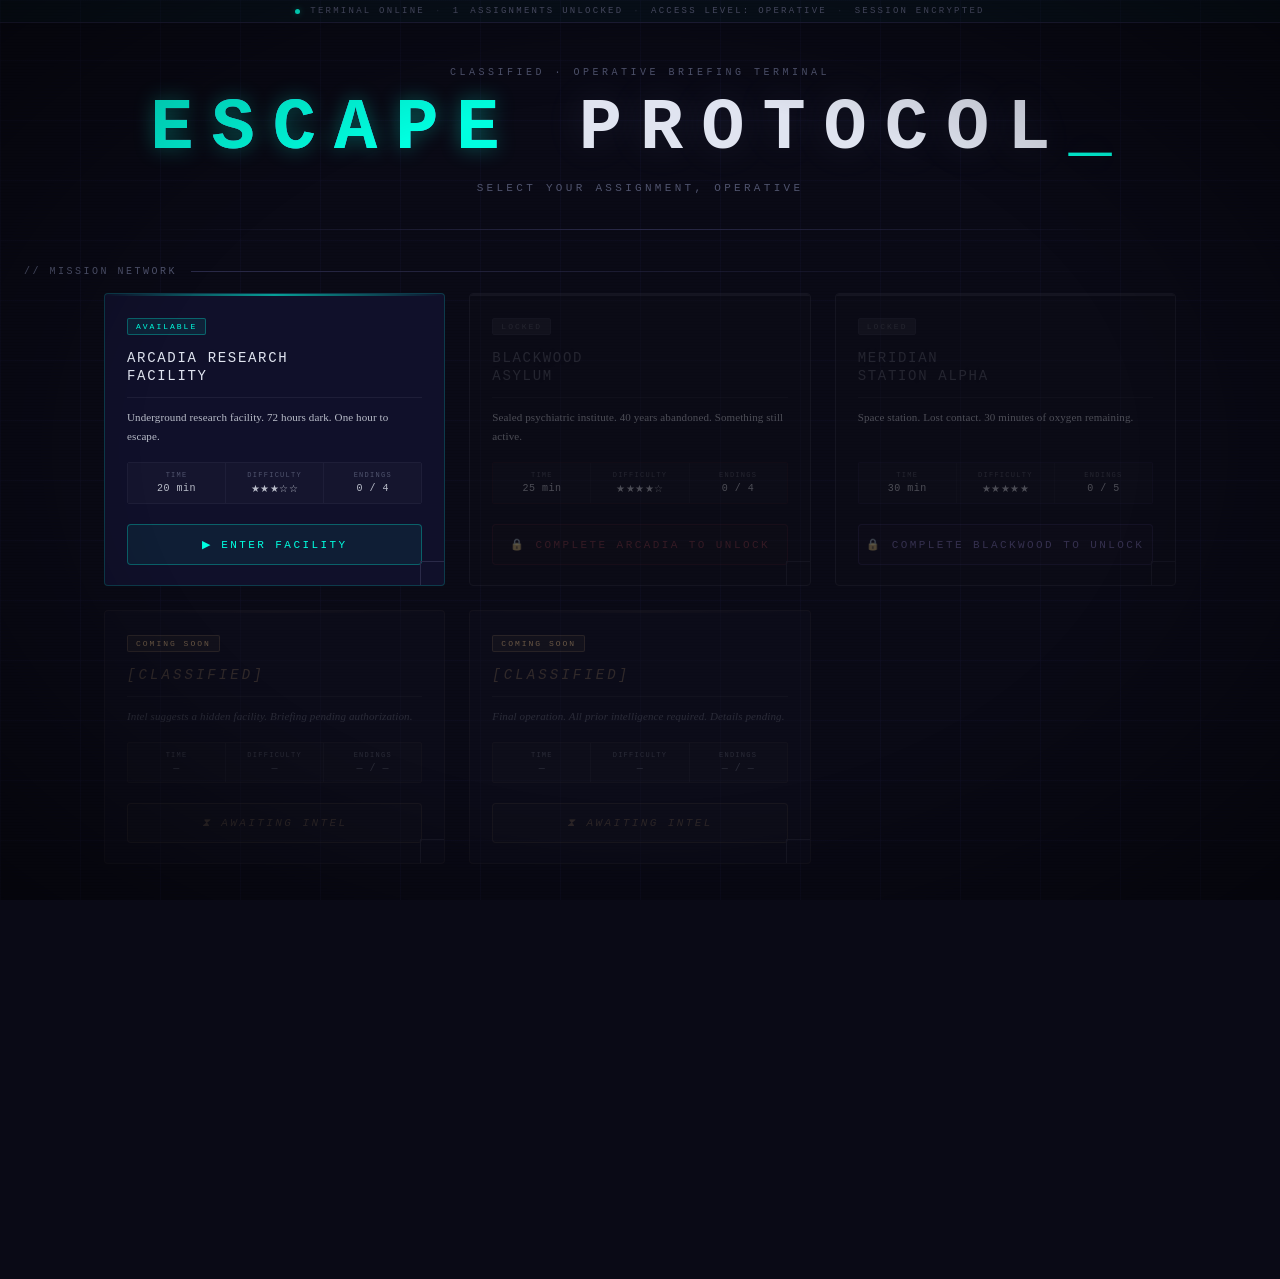
==== commit 202d386a: "Hub polish: brightness, grid layout, glitch effects, cleanup - Bump CSS brightness vars (--bg, --sur" ====
--- a/index.html
+++ b/index.html
@@ -35,105 +35,82 @@
   <div class="hub-section-label">// Mission Network</div>
 
   <div id="flowchart">
-    <svg id="flow-lines"></svg>
-
-    <!-- Row 1: Arcadia — always available -->
-    <div class="flow-row">
-      <div class="flow-node" id="node-arcadia">
-        <div class="hub-card available theme-arcadia" id="card-arcadia"
-             onclick="launchMission(this,'arcadia')" role="button" tabindex="0"
-             onkeydown="if(event.key==='Enter')launchMission(this,'arcadia')">
-          <div class="hub-card-header">
-            <div class="hub-card-num">Mission 01</div>
-            <div class="hub-card-badge hub-badge-available">AVAILABLE</div>
-          </div>
-          <div class="hub-card-title">Arcadia Research<br>Facility</div>
-          <div class="hub-card-tags">Sci-Fi · Laboratory · Abandoned</div>
-          <div class="hub-card-desc">Underground research facility. 72 hours dark. One hour to escape.</div>
-          <div class="hub-card-meta">
-            <div class="hub-card-stat"><span class="meta-label">Time</span><span class="meta-val">20 min</span></div>
-            <div class="hub-card-stat"><span class="meta-label">Difficulty</span><span class="meta-val">★★★☆☆</span></div>
-            <div class="hub-card-stat"><span class="meta-label">Endings</span><span class="meta-val" id="arcadia-endings">0 / 4</span></div>
-          </div>
-          <div class="hub-card-play">▶ Enter Facility</div>
-        </div>
-      </div>
-    </div>
-
-    <!-- Row 2: Blackwood + Mission 04 (Coming Soon) -->
-    <div class="flow-row">
-      <div class="flow-node" id="node-blackwood">
-        <div class="hub-card theme-blackwood locked-mission" id="card-blackwood">
-          <div class="hub-card-header">
-            <div class="hub-card-num">Mission 02</div>
-            <div class="hub-card-badge hub-badge-locked" id="badge-blackwood">LOCKED</div>
-          </div>
-          <div class="hub-card-title">Blackwood<br>Asylum</div>
-          <div class="hub-card-tags">Horror · Psychiatric · Gothic</div>
-          <div class="hub-card-desc">Sealed psychiatric institute. 40 years abandoned. Something still active.</div>
-          <div class="hub-card-meta">
-            <div class="hub-card-stat"><span class="meta-label">Time</span><span class="meta-val">25 min</span></div>
-            <div class="hub-card-stat"><span class="meta-label">Difficulty</span><span class="meta-val">★★★★☆</span></div>
-            <div class="hub-card-stat"><span class="meta-label">Endings</span><span class="meta-val" id="blackwood-endings">0 / 4</span></div>
-          </div>
-          <div class="hub-card-play locked" id="play-blackwood">🔒 Complete Arcadia to Unlock</div>
-        </div>
-      </div>
-      <div class="flow-node" id="node-mission4">
-        <div class="hub-card theme-classified coming-soon" id="card-mission4">
-          <div class="hub-card-header">
-            <div class="hub-card-num">Mission 04</div>
-            <div class="hub-card-badge hub-badge-soon">COMING SOON</div>
-          </div>
-          <div class="hub-card-title">[CLASSIFIED]</div>
-          <div class="hub-card-tags">??? · ??? · ???</div>
-          <div class="hub-card-desc">Intel suggests a hidden facility. Briefing pending authorization.</div>
-          <div class="hub-card-meta">
-            <div class="hub-card-stat"><span class="meta-label">Time</span><span class="meta-val">—</span></div>
-            <div class="hub-card-stat"><span class="meta-label">Difficulty</span><span class="meta-val">—</span></div>
-            <div class="hub-card-stat"><span class="meta-label">Endings</span><span class="meta-val">— / —</span></div>
-          </div>
-          <div class="hub-card-play locked">⧗ Awaiting Intel</div>
-        </div>
-      </div>
-    </div>
-
-    <!-- Row 3: Meridian + Mission 05 (Coming Soon) -->
-    <div class="flow-row">
-      <div class="flow-node" id="node-meridian">
-        <div class="hub-card theme-meridian locked-mission" id="card-meridian">
-          <div class="hub-card-header">
-            <div class="hub-card-num">Mission 03</div>
-            <div class="hub-card-badge hub-badge-locked" id="badge-meridian">LOCKED</div>
-          </div>
-          <div class="hub-card-title">Meridian<br>Station Alpha</div>
-          <div class="hub-card-tags">Sci-Fi · Space Station · Survival</div>
-          <div class="hub-card-desc">Space station. Lost contact. 30 minutes of oxygen remaining.</div>
-          <div class="hub-card-meta">
-            <div class="hub-card-stat"><span class="meta-label">Time</span><span class="meta-val">30 min</span></div>
-            <div class="hub-card-stat"><span class="meta-label">Difficulty</span><span class="meta-val">★★★★★</span></div>
-            <div class="hub-card-stat"><span class="meta-label">Endings</span><span class="meta-val" id="meridian-endings">0 / 5</span></div>
-          </div>
-          <div class="hub-card-play locked" id="play-meridian">🔒 Complete Blackwood to Unlock</div>
-        </div>
-      </div>
-      <div class="flow-node" id="node-mission5">
-        <div class="hub-card theme-classified coming-soon" id="card-mission5">
-          <div class="hub-card-header">
-            <div class="hub-card-num">Mission 05</div>
-            <div class="hub-card-badge hub-badge-soon">COMING SOON</div>
-          </div>
-          <div class="hub-card-title">[CLASSIFIED]</div>
-          <div class="hub-card-tags">??? · ??? · ???</div>
-          <div class="hub-card-desc">Final operation. All prior intelligence required. Details pending.</div>
-          <div class="hub-card-meta">
-            <div class="hub-card-stat"><span class="meta-label">Time</span><span class="meta-val">—</span></div>
-            <div class="hub-card-stat"><span class="meta-label">Difficulty</span><span class="meta-val">—</span></div>
-            <div class="hub-card-stat"><span class="meta-label">Endings</span><span class="meta-val">— / —</span></div>
-          </div>
-          <div class="hub-card-play locked">⧗ Awaiting Intel</div>
-        </div>
-      </div>
+
+    <!-- Arcadia — always available -->
+    <div class="hub-card available theme-arcadia" id="card-arcadia"
+         onclick="launchMission(this,'arcadia')" role="button" tabindex="0"
+         onkeydown="if(event.key==='Enter')launchMission(this,'arcadia')">
+      <div class="hub-card-header">
+        <div class="hub-card-badge hub-badge-available">AVAILABLE</div>
+      </div>
+      <div class="hub-card-title">Arcadia Research<br>Facility</div>
+      <div class="hub-card-desc">Underground research facility. 72 hours dark. One hour to escape.</div>
+      <div class="hub-card-meta">
+        <div class="hub-card-stat"><span class="meta-label">Time</span><span class="meta-val">20 min</span></div>
+        <div class="hub-card-stat"><span class="meta-label">Difficulty</span><span class="meta-val">★★★☆☆</span></div>
+        <div class="hub-card-stat"><span class="meta-label">Endings</span><span class="meta-val" id="arcadia-endings">0 / 4</span></div>
+      </div>
+      <div class="hub-card-play">▶ Enter Facility</div>
+    </div>
+
+    <!-- Blackwood -->
+    <div class="hub-card theme-blackwood locked-mission" id="card-blackwood">
+      <div class="hub-card-header">
+        <div class="hub-card-badge hub-badge-locked" id="badge-blackwood">LOCKED</div>
+      </div>
+      <div class="hub-card-title">Blackwood<br>Asylum</div>
+      <div class="hub-card-desc">Sealed psychiatric institute. 40 years abandoned. Something still active.</div>
+      <div class="hub-card-meta">
+        <div class="hub-card-stat"><span class="meta-label">Time</span><span class="meta-val">25 min</span></div>
+        <div class="hub-card-stat"><span class="meta-label">Difficulty</span><span class="meta-val">★★★★☆</span></div>
+        <div class="hub-card-stat"><span class="meta-label">Endings</span><span class="meta-val" id="blackwood-endings">0 / 4</span></div>
+      </div>
+      <div class="hub-card-play locked" id="play-blackwood">🔒 Complete Arcadia to Unlock</div>
+    </div>
+
+    <!-- Meridian -->
+    <div class="hub-card theme-meridian locked-mission" id="card-meridian">
+      <div class="hub-card-header">
+        <div class="hub-card-badge hub-badge-locked" id="badge-meridian">LOCKED</div>
+      </div>
+      <div class="hub-card-title">Meridian<br>Station Alpha</div>
+      <div class="hub-card-desc">Space station. Lost contact. 30 minutes of oxygen remaining.</div>
+      <div class="hub-card-meta">
+        <div class="hub-card-stat"><span class="meta-label">Time</span><span class="meta-val">30 min</span></div>
+        <div class="hub-card-stat"><span class="meta-label">Difficulty</span><span class="meta-val">★★★★★</span></div>
+        <div class="hub-card-stat"><span class="meta-label">Endings</span><span class="meta-val" id="meridian-endings">0 / 5</span></div>
+      </div>
+      <div class="hub-card-play locked" id="play-meridian">🔒 Complete Blackwood to Unlock</div>
+    </div>
+
+    <!-- Mission 04 (Coming Soon) -->
+    <div class="hub-card theme-classified coming-soon" id="card-mission4">
+      <div class="hub-card-header">
+        <div class="hub-card-badge hub-badge-soon">COMING SOON</div>
+      </div>
+      <div class="hub-card-title">[CLASSIFIED]</div>
+      <div class="hub-card-desc">Intel suggests a hidden facility. Briefing pending authorization.</div>
+      <div class="hub-card-meta">
+        <div class="hub-card-stat"><span class="meta-label">Time</span><span class="meta-val">—</span></div>
+        <div class="hub-card-stat"><span class="meta-label">Difficulty</span><span class="meta-val">—</span></div>
+        <div class="hub-card-stat"><span class="meta-label">Endings</span><span class="meta-val">— / —</span></div>
+      </div>
+      <div class="hub-card-play locked">⧗ Awaiting Intel</div>
+    </div>
+
+    <!-- Mission 05 (Coming Soon) -->
+    <div class="hub-card theme-classified coming-soon" id="card-mission5">
+      <div class="hub-card-header">
+        <div class="hub-card-badge hub-badge-soon">COMING SOON</div>
+      </div>
+      <div class="hub-card-title">[CLASSIFIED]</div>
+      <div class="hub-card-desc">Final operation. All prior intelligence required. Details pending.</div>
+      <div class="hub-card-meta">
+        <div class="hub-card-stat"><span class="meta-label">Time</span><span class="meta-val">—</span></div>
+        <div class="hub-card-stat"><span class="meta-label">Difficulty</span><span class="meta-val">—</span></div>
+        <div class="hub-card-stat"><span class="meta-label">Endings</span><span class="meta-val">— / —</span></div>
+      </div>
+      <div class="hub-card-play locked">⧗ Awaiting Intel</div>
     </div>
 
   </div><!-- #flowchart -->
@@ -332,92 +309,6 @@
     });
 
     if (anyVisible) document.getElementById('challenge-section').style.display = '';
-
-    /* ── Flowchart SVG lines ───────────────────────────────── */
-    var connections = [
-      { from: 'node-arcadia',  to: 'node-blackwood', active: arcadiaDone, color: '#cc1133' },
-      { from: 'node-arcadia',  to: 'node-mission4',  active: arcadiaDone, color: '#ffb040' },
-      { from: 'node-blackwood',to: 'node-meridian',  active: bwDone,      color: '#7755ee' },
-      { from: 'node-mission4', to: 'node-mission5',  active: false,       color: '#ffb040' }
-    ];
-
-    function drawFlowLines() {
-      var svg       = document.getElementById('flow-lines');
-      var flowchart = document.getElementById('flowchart');
-      var fRect     = flowchart.getBoundingClientRect();
-
-      svg.setAttribute('width',   fRect.width);
-      svg.setAttribute('height',  fRect.height);
-      svg.setAttribute('viewBox', '0 0 ' + fRect.width + ' ' + fRect.height);
-
-      svg.innerHTML =
-        '<defs>' +
-          '<filter id="gl" x="-50%" y="-50%" width="200%" height="200%">' +
-            '<feGaussianBlur stdDeviation="5" result="b"/>' +
-            '<feMerge><feMergeNode in="b"/><feMergeNode in="SourceGraphic"/></feMerge>' +
-          '</filter>' +
-        '</defs>';
-
-      connections.forEach(function(c) {
-        var fromEl = document.getElementById(c.from);
-        var toEl   = document.getElementById(c.to);
-        if (!fromEl || !toEl) return;
-
-        var fr = fromEl.getBoundingClientRect();
-        var tr = toEl.getBoundingClientRect();
-
-        var x1 = fr.left + fr.width / 2 - fRect.left;
-        var y1 = fr.bottom - fRect.top;
-        var x2 = tr.left + tr.width / 2 - fRect.left;
-        var y2 = tr.top - fRect.top;
-        var my = (y1 + y2) / 2;
-
-        var d = 'M' + x1 + ',' + y1 + ' C' + x1 + ',' + my + ' ' + x2 + ',' + my + ' ' + x2 + ',' + y2;
-
-        // Glow layer
-        if (c.active) {
-          var g = document.createElementNS('http://www.w3.org/2000/svg', 'path');
-          g.setAttribute('d', d);
-          g.setAttribute('fill', 'none');
-          g.setAttribute('stroke', c.color);
-          g.setAttribute('stroke-width', '8');
-          g.setAttribute('opacity', '0.2');
-          g.setAttribute('filter', 'url(#gl)');
-          g.classList.add('flow-glow');
-          svg.appendChild(g);
-        }
-
-        // Main line
-        var p = document.createElementNS('http://www.w3.org/2000/svg', 'path');
-        p.setAttribute('d', d);
-        p.setAttribute('fill', 'none');
-        p.setAttribute('stroke', c.active ? c.color : '#1a1a2e');
-        p.setAttribute('stroke-width', c.active ? '2.5' : '1');
-        p.setAttribute('stroke-linecap', 'round');
-        if (!c.active) p.setAttribute('stroke-dasharray', '6,5');
-        if (c.active) p.classList.add('flow-line-active');
-        svg.appendChild(p);
-
-        // Connection dots
-        var pts = [{ x: x1, y: y1 }, { x: x2, y: y2 }];
-        pts.forEach(function(pt) {
-          var dot = document.createElementNS('http://www.w3.org/2000/svg', 'circle');
-          dot.setAttribute('cx', pt.x);
-          dot.setAttribute('cy', pt.y);
-          dot.setAttribute('r',  c.active ? '4' : '2.5');
-          dot.setAttribute('fill', c.active ? c.color : '#1a1a2e');
-          if (c.active) dot.setAttribute('filter', 'url(#gl)');
-          svg.appendChild(dot);
-        });
-      });
-    }
-
-    // Draw after layout settles, and on resize
-    setTimeout(drawFlowLines, 80);
-    window.addEventListener('resize', function() {
-      clearTimeout(window._flowTimer);
-      window._flowTimer = setTimeout(drawFlowLines, 60);
-    });
 
   })();
 </script>
--- a/css/hub.css
+++ b/css/hub.css
@@ -5,14 +5,14 @@
   --accent-dim:  rgba(0,255,224,0.06);
   --danger:      #ff3040;
   --warn:        #ffb040;
-  --bg:          #05050d;
-  --surface:     #0a0a18;
-  --surface2:    #0e0e20;
-  --border:      #18182e;
-  --border2:     #22223a;
+  --bg:          #0a0a16;
+  --surface:     #10102a;
+  --surface2:    #15152e;
+  --border:      #1e1e38;
+  --border2:     #2a2a48;
   --text:        #b8bcc8;
   --text-bright: #e0e4f0;
-  --text-dim:    #40445a;
+  --text-dim:    #50546e;
   --font-mono:   'Courier New', 'Courier', monospace;
   --radius:      4px;
   --card-w:      340px;
@@ -325,53 +325,15 @@
   .hub-stat:last-child { border-bottom: none; }
 }
 
-/* ── Mission Flowchart ───────────────────────────────────────── */
+/* ── Mission Grid ────────────────────────────────────────────── */
 #flowchart {
-  position: relative;
-  display: flex;
-  flex-direction: column;
-  align-items: center;
-  gap: 56px;
-  max-width: 860px;
+  display: grid;
+  grid-template-columns: repeat(auto-fit, minmax(300px, 1fr));
+  gap: 24px;
+  max-width: 1120px;
   width: 100%;
-  padding: 0 24px 10px;
+  padding: 0 24px;
   margin-bottom: 50px;
-}
-
-#flow-lines {
-  position: absolute;
-  top: 0;
-  left: 0;
-  width: 100%;
-  height: 100%;
-  pointer-events: none;
-  z-index: 0;
-}
-
-.flow-row {
-  display: flex;
-  justify-content: center;
-  gap: 40px;
-  width: 100%;
-  position: relative;
-  z-index: 1;
-}
-
-.flow-node {
-  width: 320px;
-  flex-shrink: 0;
-}
-
-/* Compact card adjustments for flowchart */
-#flowchart .hub-card {
-  width: 100%;
-}
-
-#flowchart .hub-card-desc {
-  font-size: 10px;
-  line-height: 1.6;
-  padding-top: 8px;
-  margin-top: 0;
 }
 
 .hub-card-header {
@@ -445,38 +407,6 @@
   color: rgba(255,176,64,0.35);
   background: rgba(255,176,64,0.02);
   font-style: italic;
-}
-
-/* ── SVG line animations ─────────────────────────────────────── */
-.flow-line-active {
-  animation: flow-pulse 3s ease-in-out infinite;
-}
-
-.flow-glow {
-  animation: flow-pulse 3s ease-in-out infinite;
-}
-
-@keyframes flow-pulse {
-  0%, 100% { opacity: 0.5; }
-  50%      { opacity: 1; }
-}
-
-/* ── Flowchart responsive ────────────────────────────────────── */
-@media (max-width: 750px) {
-  .flow-row {
-    flex-direction: column;
-    align-items: center;
-    gap: 40px;
-  }
-
-  .flow-node {
-    width: 100%;
-    max-width: 380px;
-  }
-
-  #flowchart {
-    gap: 40px;
-  }
 }
 
 /* ── Card base ────────────────────────────────────────────────── */
